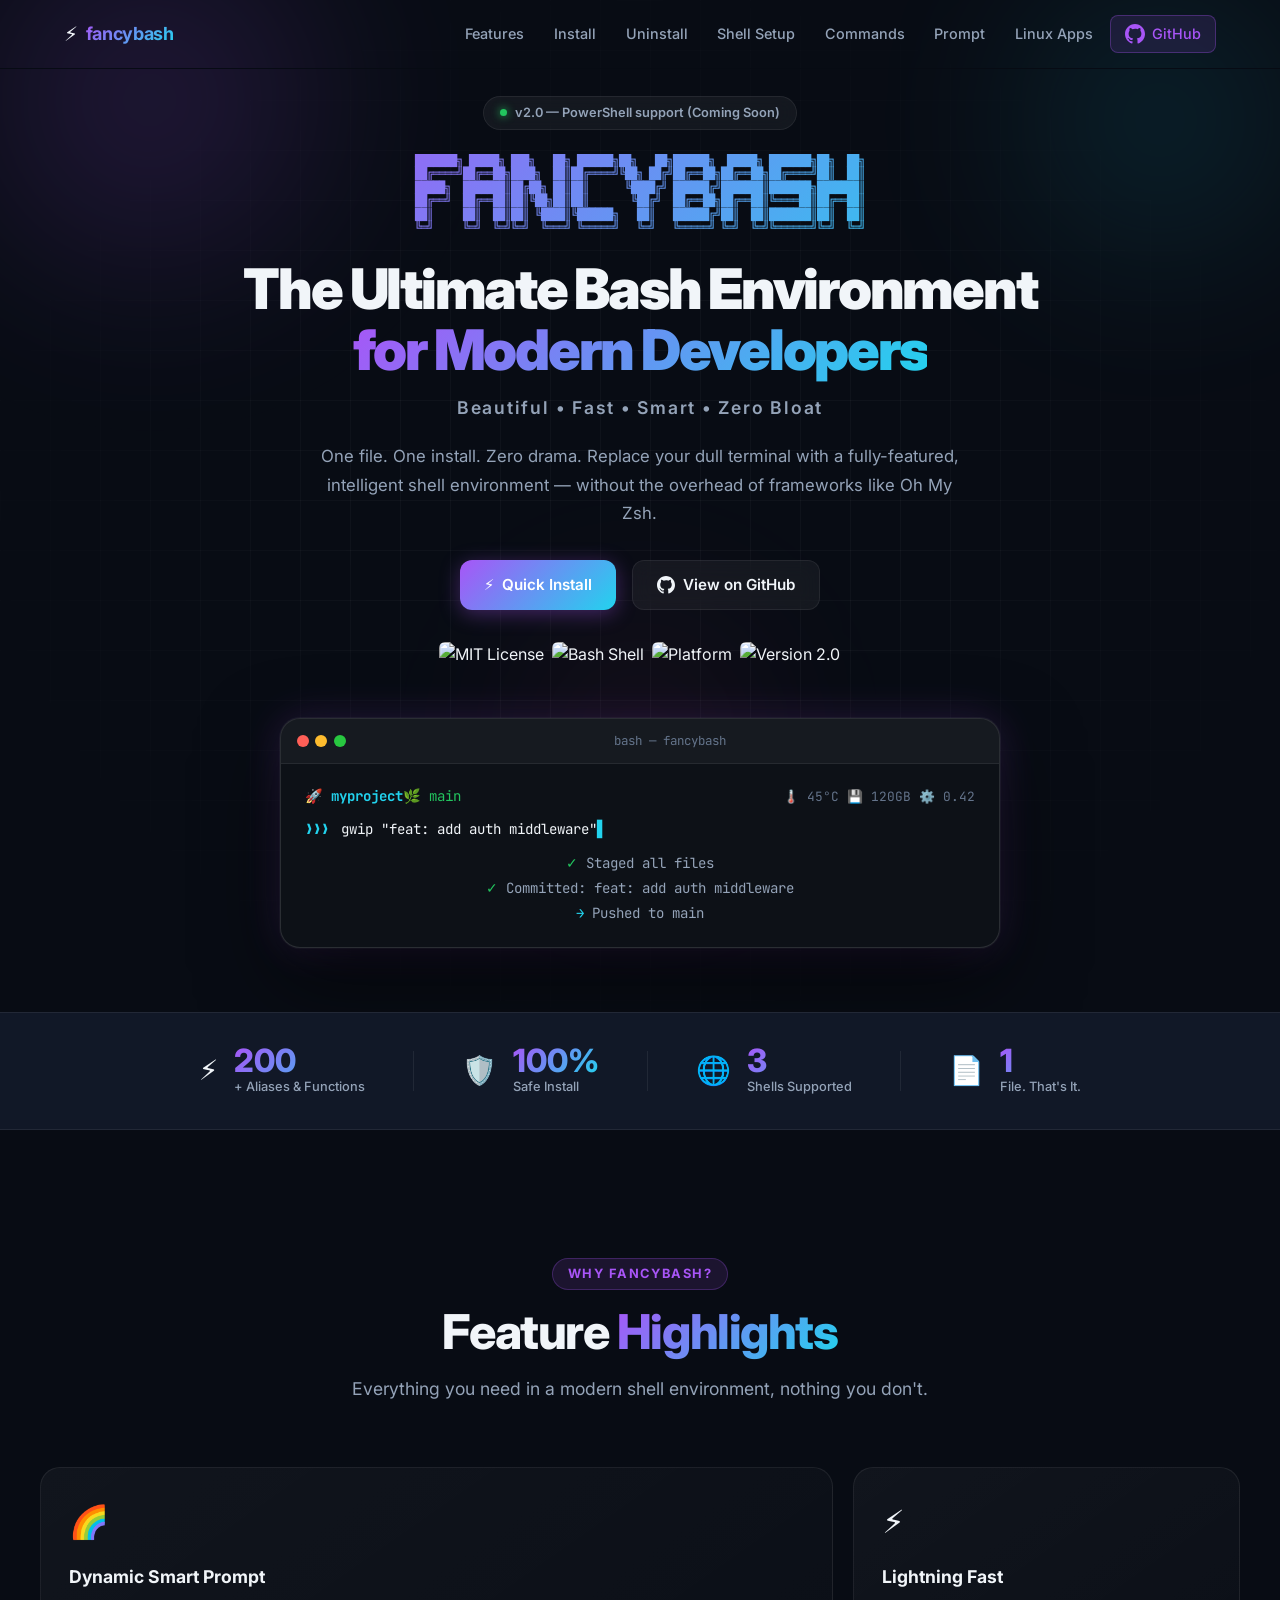
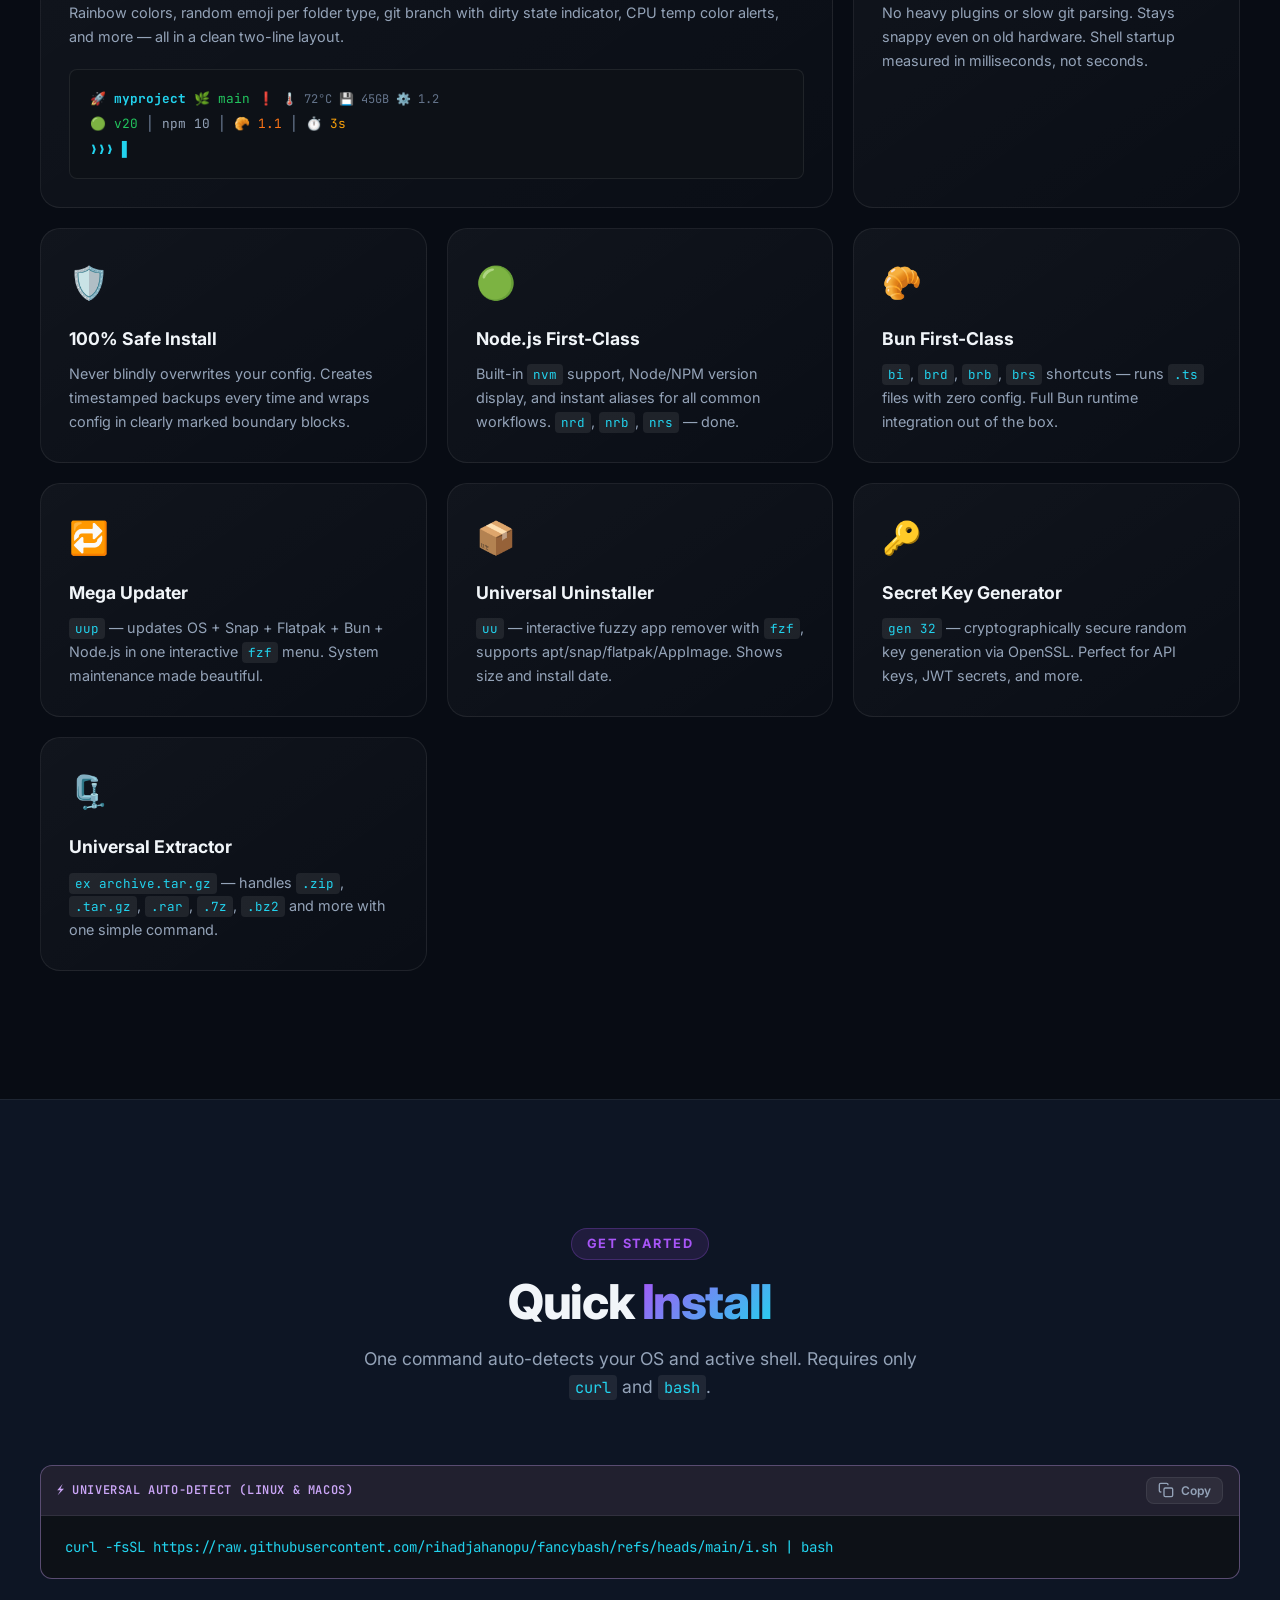
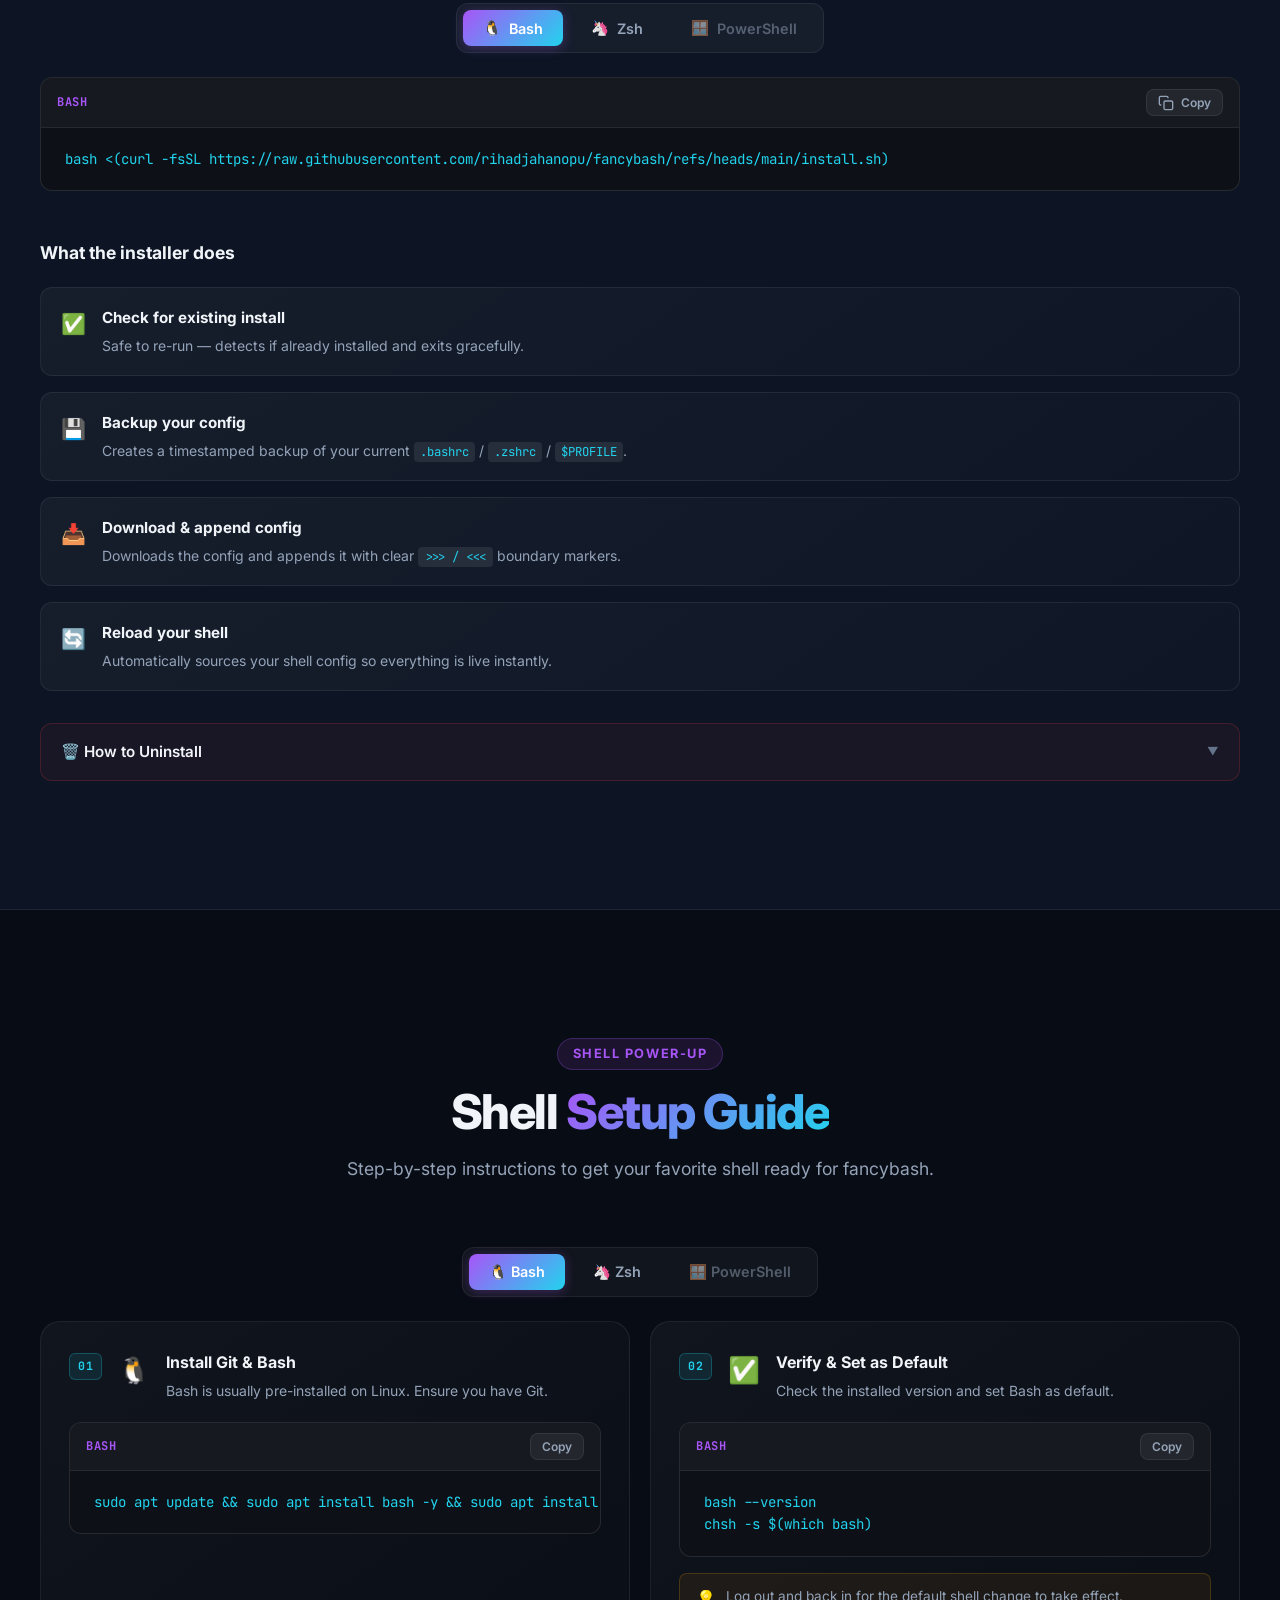
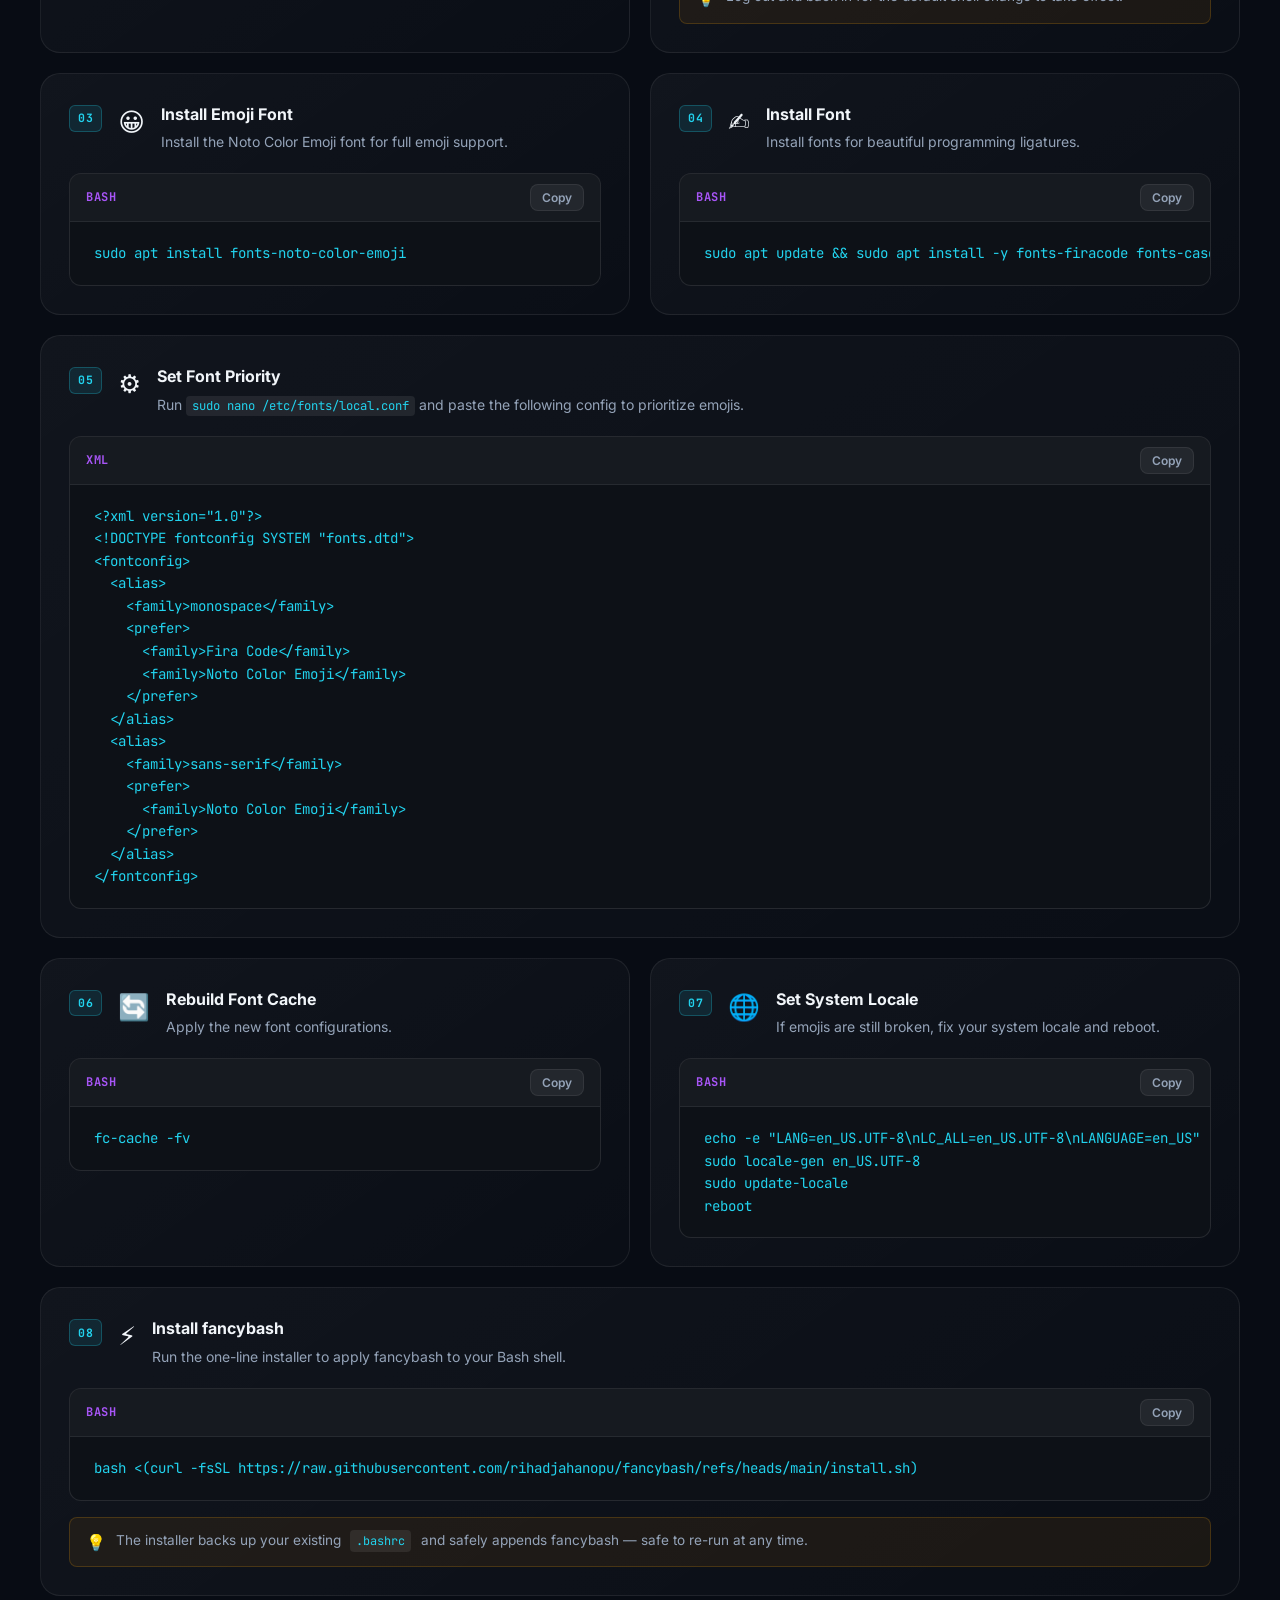
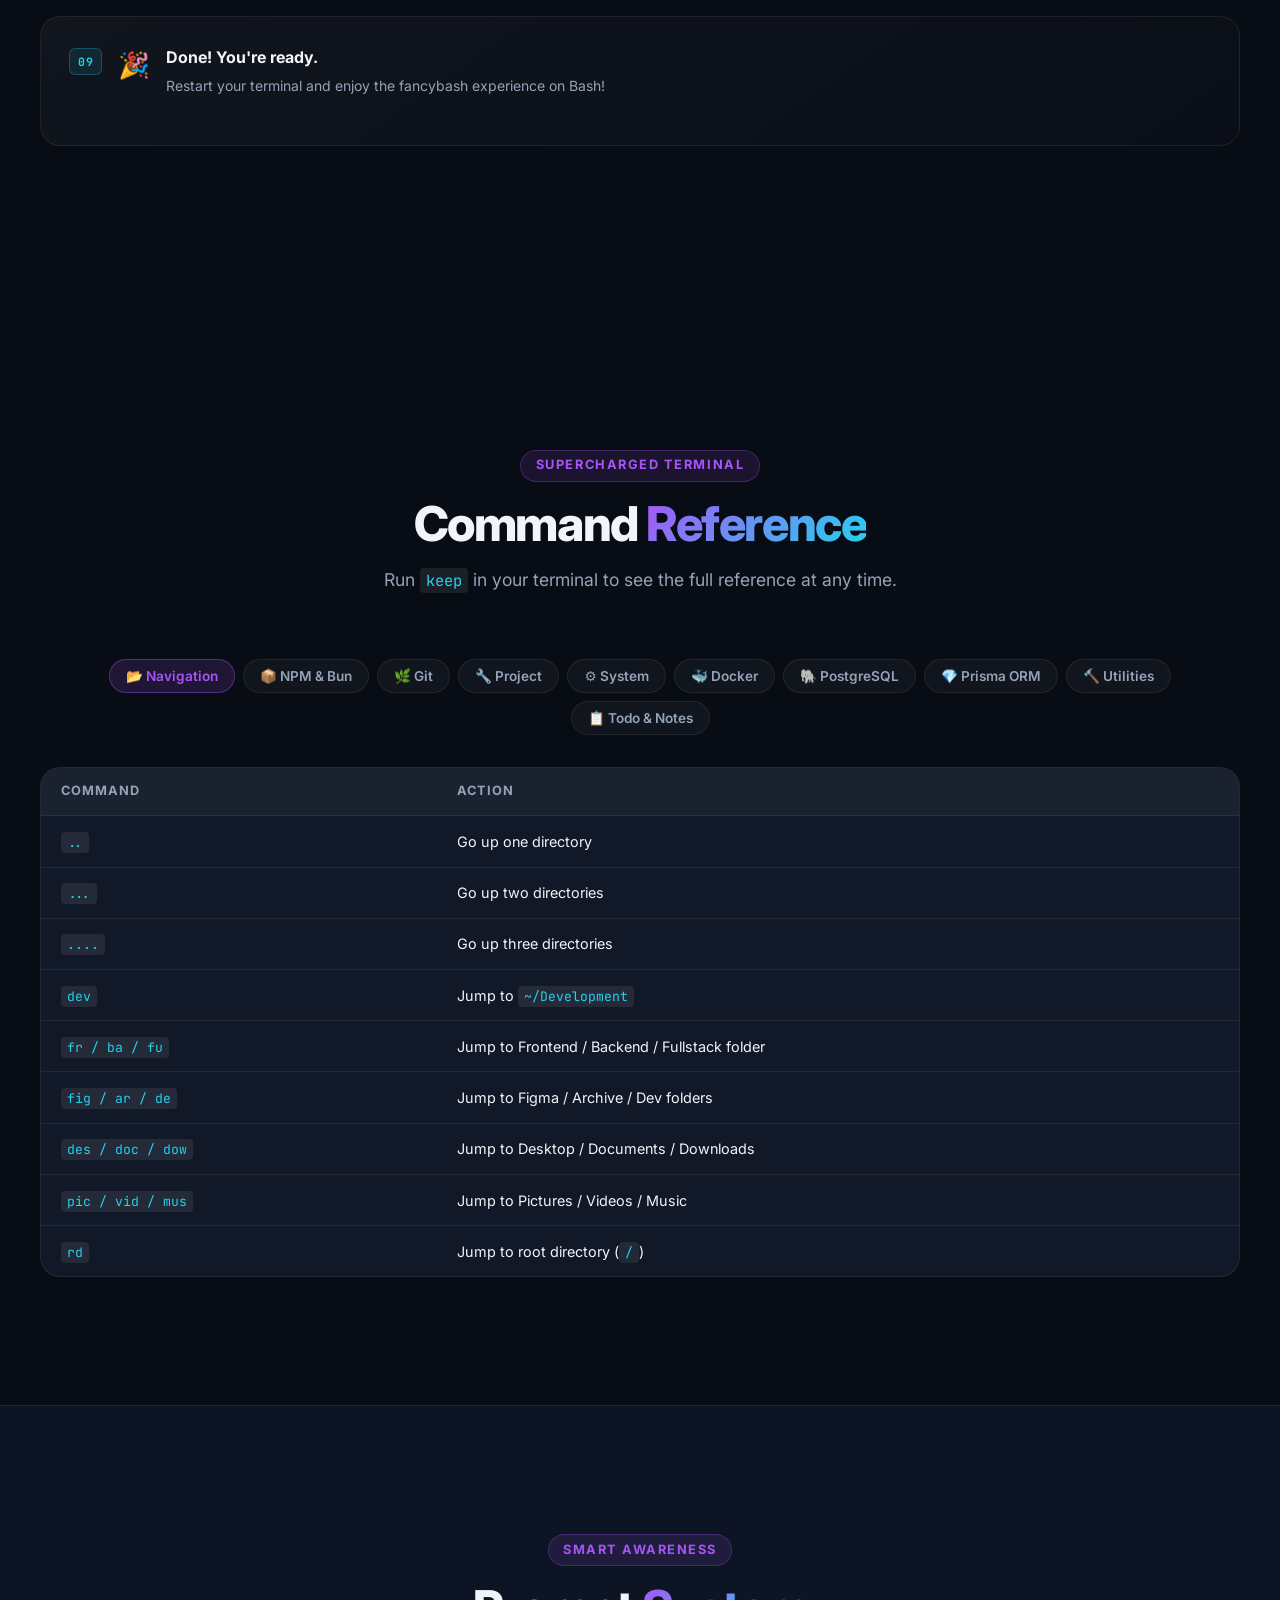
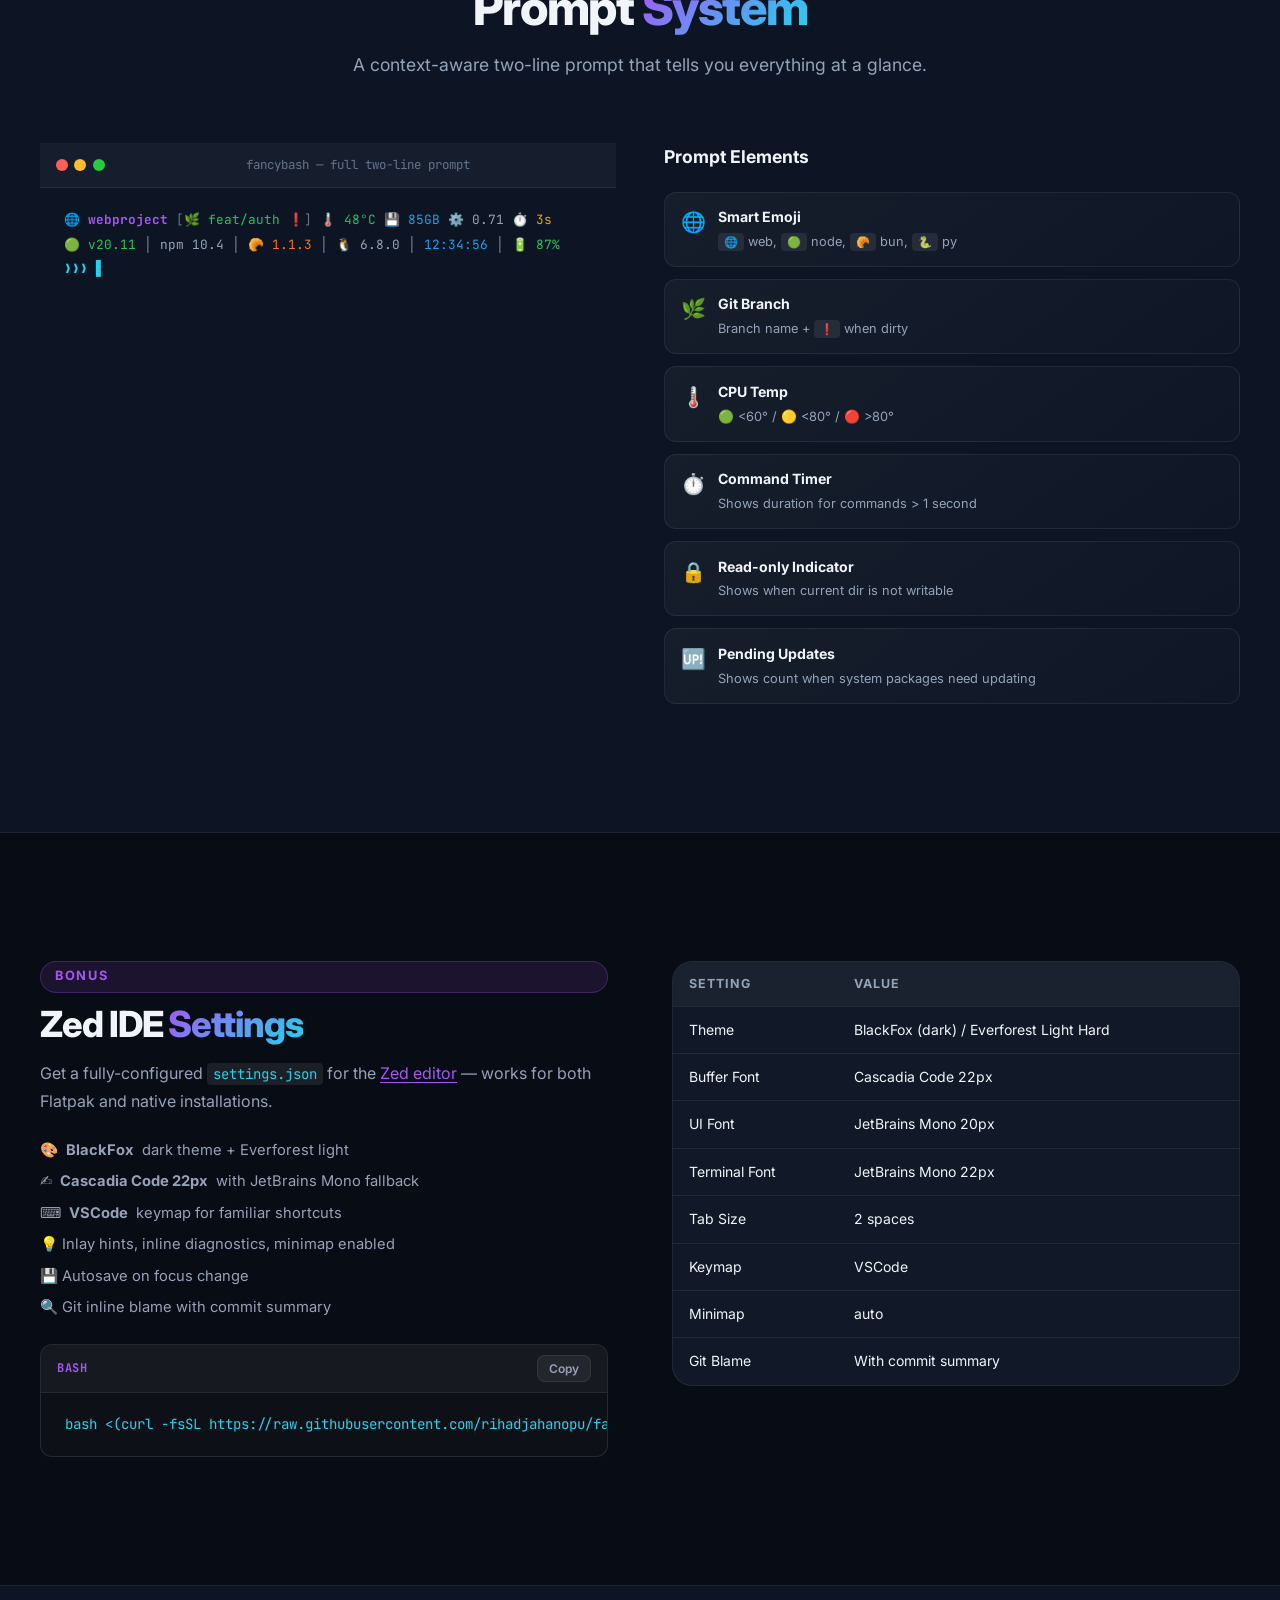
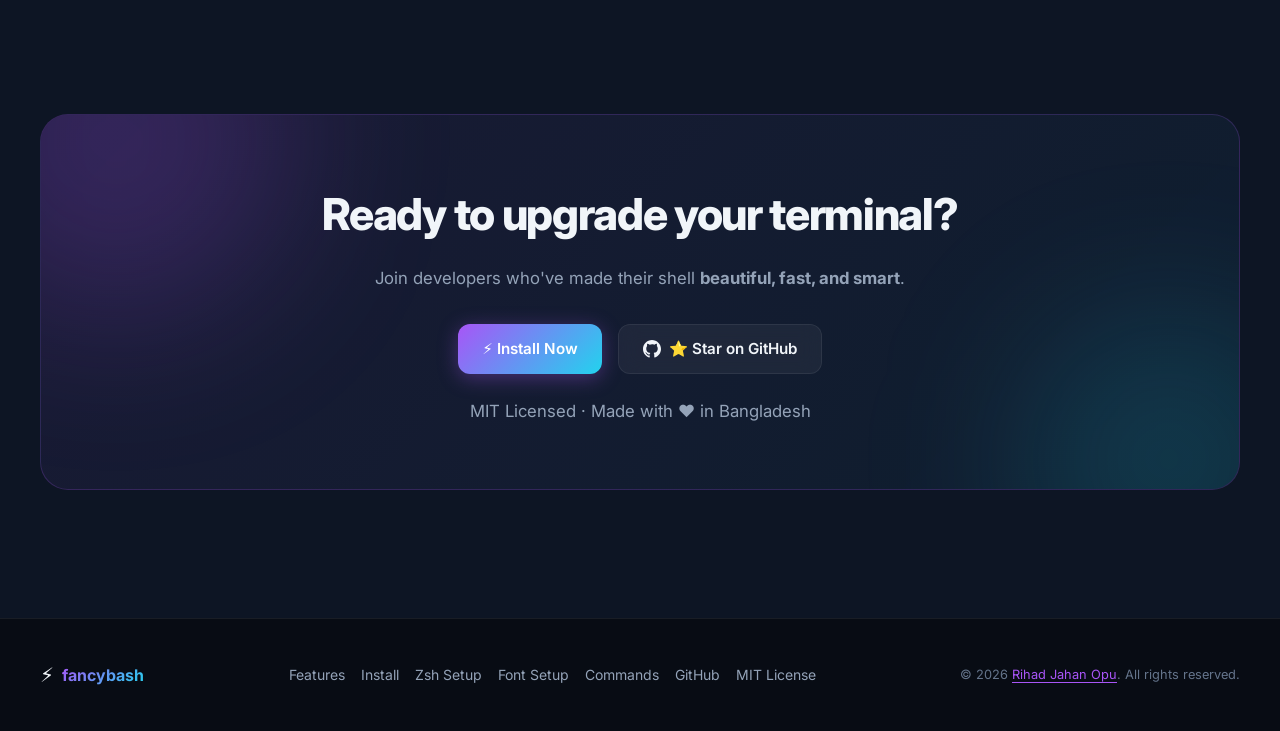
==== web/index.html @ 4f5c73e5 "refactor: migrate note files from markdown to plain text and update interactive utilities with impro" ====
<!doctype html>
<html lang="en">
  <head>
    <meta charset="UTF-8" />
    <meta name="viewport" content="width=device-width, initial-scale=1.0" />

    <!-- Primary Meta Tags -->
    <title>fancybash — Fast, Intelligent Bash, Zsh &amp; PowerShell Shell Setup</title>
    <meta
      name="title"
      content="fancybash — Fast, Intelligent Bash, Zsh &amp; PowerShell Shell Setup"
    />
    <meta
      name="description"
      content="fancybash is a production-ready, opinionated Bash, Zsh, and PowerShell environment designed for modern web developers. Zero bloat, instant git status, custom themes, and smart dev aliases."
    />
    <meta
      name="keywords"
      content="fancybash, bash prompt, zsh theme, powershell prompt, dotfiles, terminal setup, shell environment, developer experience, linux dev tools, bash aliases, oh-my-zsh alternative, starship prompt alternative"
    />
    <meta name="author" content="Rihad Jahan Opu" />
    <meta name="robots" content="index, follow" />
    <meta name="theme-color" content="#0f172a" />
    <link rel="canonical" href="https://fancybash.netlify.app/" />

    <!-- Favicons -->
    <link rel="icon" type="image/svg+xml" href="favicon.svg" />
    <link rel="icon" type="image/png" sizes="32x32" href="favicon-32x32.png" />
    <link rel="icon" type="image/png" sizes="16x16" href="favicon-16x16.png" />
    <link rel="shortcut icon" href="favicon.ico" />
    <link rel="apple-touch-icon" sizes="180x180" href="apple-touch-icon.png" />

    <!-- Open Graph / Facebook / LinkedIn -->
    <meta property="og:type" content="website" />
    <meta property="og:url" content="https://fancybash.netlify.app/" />
    <meta
      property="og:title"
      content="fancybash — The Ultimate Bash Environment for Modern Developers"
    />
    <meta
      property="og:description"
      content="One file. One install. Zero drama. Replace your dull terminal with a fully-featured, intelligent shell environment with built-in git integration, custom themes, and dev aliases."
    />
    <meta property="og:image" content="https://fancybash.netlify.app/og-image.png" />
    <meta property="og:image:width" content="1200" />
    <meta property="og:image:height" content="630" />
    <meta property="og:image:alt" content="fancybash Terminal Environment Social Preview" />
    <meta property="og:site_name" content="fancybash" />
    <meta property="og:locale" content="en_US" />

    <!-- Twitter Cards -->
    <meta name="twitter:card" content="summary_large_image" />
    <meta name="twitter:url" content="https://fancybash.netlify.app/" />
    <meta name="twitter:title" content="fancybash — Fast, Intelligent Shell Setup" />
    <meta
      name="twitter:description"
      content="One file. One install. Zero drama. Production-ready Bash/Zsh/PowerShell configuration."
    />
    <meta name="twitter:image" content="https://fancybash.netlify.app/og-image.png" />
    <meta name="twitter:creator" content="@rihadjahanopu" />

    <!-- Fonts & Styles -->
    <link rel="preconnect" href="https://fonts.googleapis.com" />
    <link rel="preconnect" href="https://fonts.gstatic.com" crossorigin />
    <link
      href="https://fonts.googleapis.com/css2?family=Inter:wght@300;400;500;600;700;800;900&family=JetBrains+Mono:wght@400;500;700&display=swap"
      rel="stylesheet"
    />
    <link rel="stylesheet" href="style.css" />

    <!-- Schema.org JSON-LD Structured Data -->
    <script type="application/ld+json">
      {
        "@context": "https://schema.org",
        "@graph": [
          {
            "@type": "SoftwareApplication",
            "@id": "https://fancybash.netlify.app/#software",
            "name": "fancybash",
            "operatingSystem": "Linux, macOS, Windows",
            "applicationCategory": "DeveloperApplication",
            "softwareVersion": "2.0",
            "description": "fancybash is a production-ready, opinionated Bash, Zsh, and PowerShell configuration for modern web developers with instant git status, custom themes, and zero bloat.",
            "offers": {
              "@type": "Offer",
              "price": "0",
              "priceCurrency": "USD"
            },
            "downloadUrl": "https://raw.githubusercontent.com/rihadjahanopu/fancybash/refs/heads/main/i.sh",
            "codeRepository": "https://github.com/rihadjahanopu/fancybash",
            "license": "https://opensource.org/licenses/MIT",
            "author": {
              "@type": "Person",
              "name": "Rihad Jahan Opu",
              "url": "https://github.com/rihadjahanopu"
            }
          },
          {
            "@type": "WebSite",
            "@id": "https://fancybash.netlify.app/#website",
            "url": "https://fancybash.netlify.app/",
            "name": "fancybash",
            "description": "The Ultimate Bash Environment for Modern Developers",
            "inLanguage": "en-US"
          }
        ]
      }
    </script>
  </head>
  <body>
    <!-- Navigation -->
    <nav id="navbar" role="navigation" aria-label="Main navigation">
      <div class="nav-inner">
        <a href="#" class="nav-logo" aria-label="fancybash home">
          <span class="logo-icon">⚡</span>
          <span class="logo-text">fancybash</span>
        </a>
        <ul class="nav-links" role="list">
          <li><a href="#features">Features</a></li>
          <li><a href="#install">Install</a></li>
          <li><a href="#uninstall-details">Uninstall</a></li>
          <li><a href="#shell-setup">Shell Setup</a></li>
          <li><a href="#commands">Commands</a></li>
          <li><a href="#prompt">Prompt</a></li>
          <li><a href="linux-setup.html">Linux Apps</a></li>
          <li>
            <a
              href="https://github.com/rihadjahanopu/fancybash"
              target="_blank"
              rel="noopener"
              class="nav-github"
            >
              <svg
                width="20"
                height="20"
                viewBox="0 0 24 24"
                fill="currentColor"
                aria-hidden="true"
              >
                <path
                  d="M12 0C5.374 0 0 5.373 0 12c0 5.302 3.438 9.8 8.207 11.387.599.111.793-.261.793-.577v-2.234c-3.338.726-4.033-1.416-4.033-1.416-.546-1.387-1.333-1.756-1.333-1.756-1.089-.745.083-.729.083-.729 1.205.084 1.839 1.237 1.839 1.237 1.07 1.834 2.807 1.304 3.492.997.107-.775.418-1.305.762-1.604-2.665-.305-5.467-1.334-5.467-5.931 0-1.311.469-2.381 1.236-3.221-.124-.303-.535-1.524.117-3.176 0 0 1.008-.322 3.301 1.23A11.509 11.509 0 0 1 12 5.803c1.02.005 2.047.138 3.006.404 2.291-1.552 3.297-1.23 3.297-1.23.653 1.653.242 2.874.118 3.176.77.84 1.235 1.911 1.235 3.221 0 4.609-2.807 5.624-5.479 5.921.43.372.823 1.102.823 2.222v3.293c0 .319.192.694.801.576C20.566 21.797 24 17.3 24 12c0-6.627-5.373-12-12-12z"
                />
              </svg>
              GitHub
            </a>
          </li>
        </ul>
        <button
          class="nav-toggle"
          id="nav-toggle"
          aria-label="Toggle menu"
          aria-expanded="false"
          aria-controls="nav-links-mobile"
        >
          <span></span><span></span><span></span>
        </button>
      </div>
      <div class="nav-mobile" id="nav-links-mobile" aria-hidden="true">
        <div class="nav-mobile-inner">
          <a href="#features">Features</a>
          <a href="#install">Install</a>
          <a href="#uninstall-details">Uninstall</a>
          <a href="#shell-setup">Shell Setup</a>
          <a href="#commands">Commands</a>
          <a href="#prompt">Prompt</a>
          <a href="linux-setup.html">Linux Apps</a>
          <a
            href="https://github.com/rihadjahanopu/fancybash"
            target="_blank"
            rel="noopener"
            class="nav-mobile-github"
          >
            <svg width="16" height="16" viewBox="0 0 24 24" fill="currentColor" aria-hidden="true">
              <path
                d="M12 0C5.374 0 0 5.373 0 12c0 5.302 3.438 9.8 8.207 11.387.599.111.793-.261.793-.577v-2.234c-3.338.726-4.033-1.416-4.033-1.416-.546-1.387-1.333-1.756-1.333-1.756-1.089-.745.083-.729.083-.729 1.205.084 1.839 1.237 1.839 1.237 1.07 1.834 2.807 1.304 3.492.997.107-.775.418-1.305.762-1.604-2.665-.305-5.467-1.334-5.467-5.931 0-1.311.469-2.381 1.236-3.221-.124-.303-.535-1.524.117-3.176 0 0 1.008-.322 3.301 1.23A11.509 11.509 0 0 1 12 5.803c1.02.005 2.047.138 3.006.404 2.291-1.552 3.297-1.23 3.297-1.23.653 1.653.242 2.874.118 3.176.77.84 1.235 1.911 1.235 3.221 0 4.609-2.807 5.624-5.479 5.921.43.372.823 1.102.823 2.222v3.293c0 .319.192.694.801.576C20.566 21.797 24 17.3 24 12c0-6.627-5.373-12-12-12z"
              />
            </svg>
            ⭐ Star on GitHub
          </a>
        </div>
      </div>
    </nav>

    <main>
      <!-- Hero Section -->
      <section id="hero" class="hero" aria-label="Hero">
        <div class="hero-bg">
          <div class="hero-orb hero-orb-1" aria-hidden="true"></div>
          <div class="hero-orb hero-orb-2" aria-hidden="true"></div>
          <div class="hero-orb hero-orb-3" aria-hidden="true"></div>
          <div class="hero-grid" aria-hidden="true"></div>
        </div>

        <div class="hero-content">
          <div class="hero-badge">
            <span class="badge-dot"></span>
            v2.0 — PowerShell support (Coming Soon)
          </div>
          <pre class="hero-ascii" aria-label="fancybash logo">
███████╗ █████╗ ███╗   ██╗ ██████╗██╗   ██╗██████╗  █████╗ ███████╗██╗  ██╗
██╔════╝██╔══██╗████╗  ██║██╔════╝╚██╗ ██╔╝██╔══██╗██╔══██╗██╔════╝██║  ██║
█████╗  ███████║██╔██╗ ██║██║      ╚████╔╝ ██████╔╝███████║███████╗███████║
██╔══╝  ██╔══██║██║╚██╗██║██║       ╚██╔╝  ██╔══██╗██╔══██║╚════██║██╔══██║
██║     ██║  ██║██║ ╚████║╚██████╗   ██║   ██████╔╝██║  ██║███████║██║  ██║
╚═╝     ╚═╝  ╚═╝╚═╝  ╚═══╝ ╚═════╝   ╚═╝   ╚═════╝ ╚═╝  ╚═╝╚══════╝╚═╝  ╚═╝</pre
          >
          <h1 class="hero-title">
            The Ultimate Bash Environment<br /><span class="gradient-text"
              >for Modern Developers</span
            >
          </h1>
          <p class="hero-sub">Beautiful &bull; Fast &bull; Smart &bull; Zero Bloat</p>
          <p class="hero-desc">
            One file. One install. Zero drama. Replace your dull terminal with a fully-featured,
            intelligent shell environment — without the overhead of frameworks like Oh My Zsh.
          </p>

          <div class="hero-actions">
            <a href="#install" class="btn btn-primary" id="hero-install-btn">
              <span>⚡</span> Quick Install
            </a>
            <a
              href="https://github.com/rihadjahanopu/fancybash"
              target="_blank"
              rel="noopener"
              class="btn btn-outline"
              id="hero-github-btn"
            >
              <svg
                width="18"
                height="18"
                viewBox="0 0 24 24"
                fill="currentColor"
                aria-hidden="true"
              >
                <path
                  d="M12 0C5.374 0 0 5.373 0 12c0 5.302 3.438 9.8 8.207 11.387.599.111.793-.261.793-.577v-2.234c-3.338.726-4.033-1.416-4.033-1.416-.546-1.387-1.333-1.756-1.333-1.756-1.089-.745.083-.729.083-.729 1.205.084 1.839 1.237 1.839 1.237 1.07 1.834 2.807 1.304 3.492.997.107-.775.418-1.305.762-1.604-2.665-.305-5.467-1.334-5.467-5.931 0-1.311.469-2.381 1.236-3.221-.124-.303-.535-1.524.117-3.176 0 0 1.008-.322 3.301 1.23A11.509 11.509 0 0 1 12 5.803c1.02.005 2.047.138 3.006.404 2.291-1.552 3.297-1.23 3.297-1.23.653 1.653.242 2.874.118 3.176.77.84 1.235 1.911 1.235 3.221 0 4.609-2.807 5.624-5.479 5.921.43.372.823 1.102.823 2.222v3.293c0 .319.192.694.801.576C20.566 21.797 24 17.3 24 12c0-6.627-5.373-12-12-12z"
                />
              </svg>
              View on GitHub
            </a>
          </div>

          <div class="hero-badges">
            <img
              src="https://img.shields.io/badge/License-MIT-a855f7?style=for-the-badge&logo=opensourceinitiative&logoColor=white"
              alt="MIT License"
              loading="lazy"
            />
            <img
              src="https://img.shields.io/badge/Shell-Bash-22c55e?style=for-the-badge&logo=gnubash&logoColor=white"
              alt="Bash Shell"
              loading="lazy"
            />
            <img
              src="https://img.shields.io/badge/Platform-Linux%20%7C%20macOS%20%7C%20Windows-0ea5e9?style=for-the-badge&logo=linux&logoColor=white"
              alt="Platform"
              loading="lazy"
            />
            <img
              src="https://img.shields.io/badge/Version-2.0-ec4899?style=for-the-badge"
              alt="Version 2.0"
              loading="lazy"
            />
          </div>
        </div>

        <!-- Terminal Preview -->
        <div class="terminal-preview-wrapper">
          <div class="terminal-window" id="terminal-preview" aria-label="Terminal preview">
            <div class="terminal-header">
              <div class="terminal-dots">
                <span class="dot dot-red"></span>
                <span class="dot dot-yellow"></span>
                <span class="dot dot-green"></span>
              </div>
              <span class="terminal-title">bash — fancybash</span>
            </div>
            <div class="terminal-body">
              <div class="terminal-line">
                <span class="t-prompt">🚀 <span class="t-dir">myproject</span></span>
                <span class="t-branch"> 🌿 main</span>
                <span class="t-info"> 🌡️ 45°C 💾 120GB ⚙️ 0.42</span>
              </div>
              <div class="terminal-line t-cmd-line">
                <span class="t-arrow">❯❯❯</span>
                <span class="t-typed" id="typed-text"></span>
                <span class="t-cursor" aria-hidden="true">▋</span>
              </div>
              <div class="terminal-output" id="terminal-output"></div>
            </div>
          </div>
        </div>
      </section>

      <!-- Stats Bar -->
      <section class="stats-bar" aria-label="Statistics">
        <div class="stats-inner">
          <div class="stat-item">
            <span class="stat-icon">⚡</span>
            <div>
              <div class="stat-num" data-target="200">0</div>
              <div class="stat-label">+ Aliases & Functions</div>
            </div>
          </div>
          <div class="stat-divider" aria-hidden="true"></div>
          <div class="stat-item">
            <span class="stat-icon">🛡️</span>
            <div>
              <div class="stat-num">100%</div>
              <div class="stat-label">Safe Install</div>
            </div>
          </div>
          <div class="stat-divider" aria-hidden="true"></div>
          <div class="stat-item">
            <span class="stat-icon">🌐</span>
            <div>
              <div class="stat-num">3</div>
              <div class="stat-label">Shells Supported</div>
            </div>
          </div>
          <div class="stat-divider" aria-hidden="true"></div>
          <div class="stat-item">
            <span class="stat-icon">📄</span>
            <div>
              <div class="stat-num">1</div>
              <div class="stat-label">File. That's It.</div>
            </div>
          </div>
        </div>
      </section>

      <!-- Features Section -->
      <section id="features" class="section features-section" aria-labelledby="features-heading">
        <div class="section-inner">
          <div class="section-header">
            <span class="section-eyebrow">Why fancybash?</span>
            <h2 id="features-heading" class="section-title">
              Feature <span class="gradient-text">Highlights</span>
            </h2>
            <p class="section-desc">
              Everything you need in a modern shell environment, nothing you don't.
            </p>
          </div>

          <div class="features-grid">
            <article class="feature-card feature-card--wide" id="feat-prompt">
              <div class="feature-icon">🌈</div>
              <h3>Dynamic Smart Prompt</h3>
              <p>
                Rainbow colors, random emoji per folder type, git branch with dirty state indicator,
                CPU temp color alerts, and more — all in a clean two-line layout.
              </p>
              <div class="feature-prompt-demo" aria-label="Prompt demo">
                <div class="fp-line fp-line-1">
                  🚀 <span class="fp-dir">myproject</span>
                  <span class="fp-branch">🌿 main ❗</span>
                  <span class="fp-metrics">🌡️ 72°C 💾 45GB ⚙️ 1.2</span>
                </div>
                <div class="fp-line fp-line-2">
                  <span class="fp-node">🟢 v20</span>
                  <span class="fp-sep">│</span>
                  <span class="fp-npm">npm 10</span>
                  <span class="fp-sep">│</span>
                  <span class="fp-bun">🥐 1.1</span>
                  <span class="fp-sep">│</span>
                  <span class="fp-time">⏱️ 3s</span>
                </div>
                <div class="fp-line fp-line-3">
                  <span class="fp-arrow">❯❯❯</span>
                  <span class="fp-cursor">▋</span>
                </div>
              </div>
            </article>

            <article class="feature-card" id="feat-fast">
              <div class="feature-icon">⚡</div>
              <h3>Lightning Fast</h3>
              <p>
                No heavy plugins or slow git parsing. Stays snappy even on old hardware. Shell
                startup measured in milliseconds, not seconds.
              </p>
            </article>

            <article class="feature-card" id="feat-safe">
              <div class="feature-icon">🛡️</div>
              <h3>100% Safe Install</h3>
              <p>
                Never blindly overwrites your config. Creates timestamped backups every time and
                wraps config in clearly marked boundary blocks.
              </p>
            </article>

            <article class="feature-card" id="feat-node">
              <div class="feature-icon">🟢</div>
              <h3>Node.js First-Class</h3>
              <p>
                Built-in <code>nvm</code> support, Node/NPM version display, and instant aliases for
                all common workflows. <code>nrd</code>, <code>nrb</code>, <code>nrs</code> — done.
              </p>
            </article>

            <article class="feature-card" id="feat-bun">
              <div class="feature-icon">🥐</div>
              <h3>Bun First-Class</h3>
              <p>
                <code>bi</code>, <code>brd</code>, <code>brb</code>, <code>brs</code> shortcuts —
                runs <code>.ts</code> files with zero config. Full Bun runtime integration out of
                the box.
              </p>
            </article>

            <article class="feature-card" id="feat-updater">
              <div class="feature-icon">🔁</div>
              <h3>Mega Updater</h3>
              <p>
                <code>uup</code> — updates OS + Snap + Flatpak + Bun + Node.js in one interactive
                <code>fzf</code> menu. System maintenance made beautiful.
              </p>
            </article>

            <article class="feature-card" id="feat-uninstall">
              <div class="feature-icon">📦</div>
              <h3>Universal Uninstaller</h3>
              <p>
                <code>uu</code> — interactive fuzzy app remover with <code>fzf</code>, supports
                apt/snap/flatpak/AppImage. Shows size and install date.
              </p>
            </article>

            <article class="feature-card" id="feat-keygen">
              <div class="feature-icon">🔑</div>
              <h3>Secret Key Generator</h3>
              <p>
                <code>gen 32</code> — cryptographically secure random key generation via OpenSSL.
                Perfect for API keys, JWT secrets, and more.
              </p>
            </article>

            <article class="feature-card" id="feat-extractor">
              <div class="feature-icon">🗜️</div>
              <h3>Universal Extractor</h3>
              <p>
                <code>ex archive.tar.gz</code> — handles <code>.zip</code>, <code>.tar.gz</code>,
                <code>.rar</code>, <code>.7z</code>, <code>.bz2</code> and more with one simple
                command.
              </p>
            </article>
          </div>
        </div>
      </section>

      <!-- Install Section -->
      <section id="install" class="section install-section" aria-labelledby="install-heading">
        <div class="section-inner">
          <div class="section-header">
            <span class="section-eyebrow">Get Started</span>
            <h2 id="install-heading" class="section-title">
              Quick <span class="gradient-text">Install</span>
            </h2>
            <p class="section-desc">
              One command auto-detects your OS and active shell. Requires only <code>curl</code> and
              <code>bash</code>.
            </p>
          </div>

          <div
            class="code-block featured-install"
            style="
              margin-bottom: 1.5rem;
              border: 1px solid rgba(203, 166, 247, 0.4);
              border-radius: 12px;
              overflow: hidden;
            "
          >
            <div class="code-header" style="background: rgba(203, 166, 247, 0.1)">
              <span class="code-lang" style="color: #cba6f7; font-weight: 600"
                >⚡ Universal Auto-Detect (Linux &amp; macOS)</span
              >
              <button
                class="copy-btn"
                aria-label="Copy universal install command"
                data-copy="curl -fsSL https://raw.githubusercontent.com/rihadjahanopu/fancybash/refs/heads/main/i.sh | bash"
              >
                <svg
                  width="16"
                  height="16"
                  viewBox="0 0 24 24"
                  fill="none"
                  stroke="currentColor"
                  stroke-width="2"
                  aria-hidden="true"
                >
                  <rect x="9" y="9" width="13" height="13" rx="2" ry="2"></rect>
                  <path d="M5 15H4a2 2 0 0 1-2-2V4a2 2 0 0 1 2-2h9a2 2 0 0 1 2 2v1"></path>
                </svg>
                Copy
              </button>
            </div>
            <pre><code>curl -fsSL https://raw.githubusercontent.com/rihadjahanopu/fancybash/refs/heads/main/i.sh | bash</code></pre>
          </div>

          <div class="install-tabs" role="tablist" aria-label="Shell selection">
            <button
              class="tab-btn active"
              role="tab"
              aria-selected="true"
              aria-controls="tab-bash"
              id="tab-btn-bash"
              data-tab="bash"
            >
              <span>🐧</span> Bash
            </button>
            <button
              class="tab-btn"
              role="tab"
              aria-selected="false"
              aria-controls="tab-zsh"
              id="tab-btn-zsh"
              data-tab="zsh"
            >
              <span>🦄</span> Zsh
            </button>
            <button
              class="tab-btn"
              role="tab"
              aria-selected="false"
              aria-controls="tab-ps"
              id="tab-btn-ps"
              data-tab="ps"
              data-disabled="true"
            >
              <span>🪟</span> PowerShell
            </button>
          </div>

          <div class="tab-panels">
            <div
              class="tab-panel active"
              role="tabpanel"
              id="tab-bash"
              aria-labelledby="tab-btn-bash"
            >
              <div class="code-block" id="code-bash">
                <div class="code-header">
                  <span class="code-lang">bash</span>
                  <button
                    class="copy-btn"
                    aria-label="Copy bash install command"
                    data-copy="bash <(curl -fsSL https://raw.githubusercontent.com/rihadjahanopu/fancybash/refs/heads/main/install.sh)"
                  >
                    <svg
                      width="16"
                      height="16"
                      viewBox="0 0 24 24"
                      fill="none"
                      stroke="currentColor"
                      stroke-width="2"
                      aria-hidden="true"
                    >
                      <rect x="9" y="9" width="13" height="13" rx="2" ry="2"></rect>
                      <path d="M5 15H4a2 2 0 0 1-2-2V4a2 2 0 0 1 2-2h9a2 2 0 0 1 2 2v1"></path>
                    </svg>
                    Copy
                  </button>
                </div>
                <pre><code>bash &lt;(curl -fsSL https://raw.githubusercontent.com/rihadjahanopu/fancybash/refs/heads/main/install.sh)</code></pre>
              </div>
            </div>
            <div
              class="tab-panel"
              role="tabpanel"
              id="tab-zsh"
              aria-labelledby="tab-btn-zsh"
              hidden
            >
              <div class="code-block" id="code-zsh">
                <div class="code-header">
                  <span class="code-lang">zsh</span>
                  <button
                    class="copy-btn"
                    aria-label="Copy zsh install command"
                    data-copy="zsh <(curl -fsSL https://raw.githubusercontent.com/rihadjahanopu/fancybash/refs/heads/main/install.zsh)"
                  >
                    <svg
                      width="16"
                      height="16"
                      viewBox="0 0 24 24"
                      fill="none"
                      stroke="currentColor"
                      stroke-width="2"
                      aria-hidden="true"
                    >
                      <rect x="9" y="9" width="13" height="13" rx="2" ry="2"></rect>
                      <path d="M5 15H4a2 2 0 0 1-2-2V4a2 2 0 0 1 2-2h9a2 2 0 0 1 2 2v1"></path>
                    </svg>
                    Copy
                  </button>
                </div>
                <pre><code>zsh &lt;(curl -fsSL https://raw.githubusercontent.com/rihadjahanopu/fancybash/refs/heads/main/install.zsh)</code></pre>
              </div>
            </div>
            <div class="tab-panel" role="tabpanel" id="tab-ps" aria-labelledby="tab-btn-ps" hidden>
              <div class="code-block" id="code-ps">
                <div class="code-header">
                  <span class="code-lang">powershell</span>
                  <button
                    class="copy-btn"
                    aria-label="Copy PowerShell install command"
                    data-copy="Set-ExecutionPolicy Bypass -Scope Process -Force; iex (irm https://raw.githubusercontent.com/rihadjahanopu/fancybash/refs/heads/main/install.ps1)"
                  >
                    <svg
                      width="16"
                      height="16"
                      viewBox="0 0 24 24"
                      fill="none"
                      stroke="currentColor"
                      stroke-width="2"
                      aria-hidden="true"
                    >
                      <rect x="9" y="9" width="13" height="13" rx="2" ry="2"></rect>
                      <path d="M5 15H4a2 2 0 0 1-2-2V4a2 2 0 0 1 2-2h9a2 2 0 0 1 2 2v1"></path>
                    </svg>
                    Copy
                  </button>
                </div>
                <pre><code>Set-ExecutionPolicy Bypass -Scope Process -Force; iex (irm https://raw.githubusercontent.com/rihadjahanopu/fancybash/refs/heads/main/install.ps1)</code></pre>
              </div>
            </div>
          </div>

          <div class="install-steps">
            <h3>What the installer does</h3>
            <ol class="steps-list">
              <li class="step-item">
                <span class="step-icon">✅</span>
                <div>
                  <strong>Check for existing install</strong>
                  <p>Safe to re-run — detects if already installed and exits gracefully.</p>
                </div>
              </li>
              <li class="step-item">
                <span class="step-icon">💾</span>
                <div>
                  <strong>Backup your config</strong>
                  <p>
                    Creates a timestamped backup of your current
                    <code>.bashrc</code> / <code>.zshrc</code> / <code>$PROFILE</code>.
                  </p>
                </div>
              </li>
              <li class="step-item">
                <span class="step-icon">📥</span>
                <div>
                  <strong>Download & append config</strong>
                  <p>
                    Downloads the config and appends it with clear
                    <code>&gt;&gt;&gt; / &lt;&lt;&lt;</code> boundary markers.
                  </p>
                </div>
              </li>
              <li class="step-item">
                <span class="step-icon">🔄</span>
                <div>
                  <strong>Reload your shell</strong>
                  <p>Automatically sources your shell config so everything is live instantly.</p>
                </div>
              </li>
            </ol>
          </div>

          <!-- Uninstall -->
          <details class="uninstall-details" id="uninstall-details">
            <summary>🗑️ How to Uninstall</summary>
            <div class="uninstall-content">
              <p>
                Cleanly removes <strong>only</strong> the fancybash block from your config, leaving
                the rest untouched.
              </p>

              <div
                class="code-block featured-uninstall"
                style="
                  margin-bottom: 1.5rem;
                  border: 1px solid rgba(243, 139, 168, 0.4);
                  border-radius: 12px;
                  overflow: hidden;
                "
              >
                <div class="code-header" style="background: rgba(243, 139, 168, 0.1)">
                  <span class="code-lang" style="color: #f38ba8; font-weight: 600"
                    >⚡ Universal Auto-Uninstall (Linux &amp; macOS)</span
                  >
                  <button
                    class="copy-btn"
                    aria-label="Copy universal uninstall command"
                    data-copy="curl -fsSL https://raw.githubusercontent.com/rihadjahanopu/fancybash/refs/heads/main/u.sh | bash"
                  >
                    <svg
                      width="16"
                      height="16"
                      viewBox="0 0 24 24"
                      fill="none"
                      stroke="currentColor"
                      stroke-width="2"
                      aria-hidden="true"
                    >
                      <rect x="9" y="9" width="13" height="13" rx="2" ry="2"></rect>
                      <path d="M5 15H4a2 2 0 0 1-2-2V4a2 2 0 0 1 2-2h9a2 2 0 0 1 2 2v1"></path>
                    </svg>
                    Copy
                  </button>
                </div>
                <pre><code>curl -fsSL https://raw.githubusercontent.com/rihadjahanopu/fancybash/refs/heads/main/u.sh | bash</code></pre>
              </div>

              <div class="uninstall-tabs" role="tablist" aria-label="Uninstall shell selection">
                <button
                  class="utab-btn active"
                  role="tab"
                  aria-selected="true"
                  aria-controls="utab-bash"
                  id="utab-btn-bash"
                  data-utab="bash"
                >
                  🐧 Bash
                </button>
                <button
                  class="utab-btn"
                  role="tab"
                  aria-selected="false"
                  aria-controls="utab-zsh"
                  id="utab-btn-zsh"
                  data-utab="zsh"
                >
                  🦄 Zsh
                </button>
                <button
                  class="utab-btn"
                  role="tab"
                  aria-selected="false"
                  aria-controls="utab-ps"
                  id="utab-btn-ps"
                  data-utab="ps"
                  data-disabled="true"
                >
                  🪟 PowerShell
                </button>
              </div>

              <div
                class="utab-panel active"
                role="tabpanel"
                id="utab-bash"
                aria-labelledby="utab-btn-bash"
              >
                <div class="code-block">
                  <div class="code-header">
                    <span class="code-lang">bash</span>
                    <button
                      class="copy-btn"
                      aria-label="Copy uninstall bash"
                      data-copy="sed -i '/# >>> fancy-bashrc >>>/,/# <<< fancy-bashrc <<</d' ~/.bashrc && source ~/.bashrc"
                    >
                      Copy
                    </button>
                  </div>
                  <pre><code># Linux (GNU)
sed -i '/# &gt;&gt;&gt; fancy-bashrc &gt;&gt;&gt;/,/# &lt;&lt;&lt; fancy-bashrc &lt;&lt;&lt;/d' ~/.bashrc &amp;&amp; source ~/.bashrc

# macOS (BSD)
sed -i '' '/# &gt;&gt;&gt; fancy-bashrc &gt;&gt;&gt;/,/# &lt;&lt;&lt; fancy-bashrc &lt;&lt;&lt;/d' ~/.bashrc &amp;&amp; source ~/.bashrc</code></pre>
                </div>
              </div>

              <div
                class="utab-panel"
                role="tabpanel"
                id="utab-zsh"
                aria-labelledby="utab-btn-zsh"
                hidden
              >
                <div class="code-block">
                  <div class="code-header">
                    <span class="code-lang">zsh</span>
                    <button
                      class="copy-btn"
                      aria-label="Copy uninstall zsh"
                      data-copy="sed -i '/# >>> fancy-zshrc >>>/,/# <<< fancy-zshrc <<</d' ~/.zshrc && source ~/.zshrc"
                    >
                      Copy
                    </button>
                  </div>
                  <pre><code># Linux (GNU)
sed -i '/# &gt;&gt;&gt; fancy-zshrc &gt;&gt;&gt;/,/# &lt;&lt;&lt; fancy-zshrc &lt;&lt;&lt;/d' ~/.zshrc &amp;&amp; source ~/.zshrc

# macOS (BSD)
sed -i '' '/# &gt;&gt;&gt; fancy-zshrc &gt;&gt;&gt;/,/# &lt;&lt;&lt; fancy-zshrc &lt;&lt;&lt;/d' ~/.zshrc &amp;&amp; source ~/.zshrc</code></pre>
                </div>
              </div>

              <div
                class="utab-panel"
                role="tabpanel"
                id="utab-ps"
                aria-labelledby="utab-btn-ps"
                hidden
              >
                <div class="code-block">
                  <div class="code-header">
                    <span class="code-lang">powershell</span>
                    <button
                      class="copy-btn"
                      aria-label="Copy uninstall PowerShell"
                      data-copy="$p = $PROFILE; (Get-Content $p -Raw) -replace '(?s)# >>> fancy-powershell >>>.*?# <<< fancy-powershell <<<\s*', '' | Set-Content $p"
                    >
                      Copy
                    </button>
                  </div>
                  <pre><code>$p = $PROFILE; (Get-Content $p -Raw) -replace '(?s)# &gt;&gt;&gt; fancy-powershell &gt;&gt;&gt;.*?# &lt;&lt;&lt; fancy-powershell &lt;&lt;&lt;\s*', '' | Set-Content $p</code></pre>
                </div>
              </div>

              <p class="uninstall-note">
                <span class="uninstall-note-icon">💡</span>
                <span
                  >Your original config remains untouched — only the <code>fancybash</code> block
                  wrapped in <code>&gt;&gt;&gt; / &lt;&lt;&lt;</code> markers is removed.</span
                >
              </p>
            </div>
          </details>
        </div>
      </section>

      <!-- Shell Setup Section -->
      <section
        id="shell-setup"
        class="section shell-setup-section"
        aria-labelledby="shell-setup-heading"
      >
        <div class="section-inner">
          <div class="section-header">
            <span class="section-eyebrow">Shell Power-Up</span>
            <h2 id="shell-setup-heading" class="section-title">
              Shell <span class="gradient-text">Setup Guide</span>
            </h2>
            <p class="section-desc">
              Step-by-step instructions to get your favorite shell ready for fancybash.
            </p>
          </div>

          <div class="setup-tabs" role="tablist" aria-label="Shell setup selection">
            <button
              class="setup-tab-btn active"
              role="tab"
              aria-selected="true"
              aria-controls="setup-tab-bash"
              data-setup-tab="bash"
            >
              🐧 Bash
            </button>
            <button
              class="setup-tab-btn"
              role="tab"
              aria-selected="false"
              aria-controls="setup-tab-zsh"
              data-setup-tab="zsh"
            >
              🦄 Zsh
            </button>
            <button
              class="setup-tab-btn"
              role="tab"
              aria-selected="false"
              aria-controls="setup-tab-ps"
              data-setup-tab="ps"
              data-disabled="true"
            >
              🪟 PowerShell
            </button>
          </div>

          <div class="setup-tab-panels">
            <!-- Bash Setup -->
            <div
              class="setup-tab-panel active"
              role="tabpanel"
              id="setup-tab-bash"
              aria-labelledby="setup-tab-btn-bash"
            >
              <div class="zsh-setup-grid">
                <!-- Step 1: Install Bash & Git -->
                <div class="zsh-step-card">
                  <div class="zsh-step-header">
                    <div class="zsh-step-num">01</div>
                    <div class="zsh-step-icon">🐧</div>
                    <div>
                      <h3>Install Git & Bash</h3>
                      <p>Bash is usually pre-installed on Linux. Ensure you have Git.</p>
                    </div>
                  </div>
                  <div class="code-block">
                    <div class="code-header">
                      <span class="code-lang">bash</span>
                      <button
                        class="copy-btn"
                        data-copy="sudo apt update &amp;&amp; sudo apt install bash -y &amp;&amp; sudo apt install git -y"
                      >
                        Copy
                      </button>
                    </div>
                    <pre><code>sudo apt update &amp;&amp; sudo apt install bash -y &amp;&amp; sudo apt install git -y</code></pre>
                  </div>
                </div>

                <!-- Step 2: Verify & Set Default -->
                <div class="zsh-step-card">
                  <div class="zsh-step-header">
                    <div class="zsh-step-num">02</div>
                    <div class="zsh-step-icon">✅</div>
                    <div>
                      <h3>Verify &amp; Set as Default</h3>
                      <p>Check the installed version and set Bash as default.</p>
                    </div>
                  </div>
                  <div class="code-block">
                    <div class="code-header">
                      <span class="code-lang">bash</span>
                      <button class="copy-btn" data-copy="bash --version&#10;chsh -s $(which bash)">
                        Copy
                      </button>
                    </div>
                    <pre><code>bash --version
chsh -s $(which bash)</code></pre>
                  </div>
                  <p class="zsh-tip">
                    <span class="zsh-tip-icon">💡</span> Log out and back in for the default shell
                    change to take effect.
                  </p>
                </div>

                <!-- Step 3: Install Emoji Font -->
                <div class="zsh-step-card">
                  <div class="zsh-step-header">
                    <div class="zsh-step-num">03</div>
                    <div class="zsh-step-icon">😀</div>
                    <div>
                      <h3>Install Emoji Font</h3>
                      <p>Install the Noto Color Emoji font for full emoji support.</p>
                    </div>
                  </div>
                  <div class="code-block">
                    <div class="code-header">
                      <span class="code-lang">bash</span>
                      <button class="copy-btn" data-copy="sudo apt install fonts-noto-color-emoji">
                        Copy
                      </button>
                    </div>
                    <pre><code>sudo apt install fonts-noto-color-emoji</code></pre>
                  </div>
                </div>

                <!-- Step 4: Install Font -->
                <div class="zsh-step-card">
                  <div class="zsh-step-header">
                    <div class="zsh-step-num">04</div>
                    <div class="zsh-step-icon">✍️</div>
                    <div>
                      <h3>Install Font</h3>
                      <p>Install fonts for beautiful programming ligatures.</p>
                    </div>
                  </div>
                  <div class="code-block">
                    <div class="code-header">
                      <span class="code-lang">bash</span>
                      <button
                        class="copy-btn"
                        data-copy="sudo apt update &amp;&amp; sudo apt install -y fonts-firacode fonts-cascadia-code"
                      >
                        Copy
                      </button>
                    </div>
                    <pre><code>sudo apt update &amp;&amp; sudo apt install -y fonts-firacode fonts-cascadia-code</code></pre>
                  </div>
                </div>

                <!-- Step 5: Set Font Priority -->
                <div class="zsh-step-card zsh-step-card--wide">
                  <div class="zsh-step-header">
                    <div class="zsh-step-num">05</div>
                    <div class="zsh-step-icon">⚙️</div>
                    <div>
                      <h3>Set Font Priority</h3>
                      <p>
                        Run <code>sudo nano /etc/fonts/local.conf</code> and paste the following
                        config to prioritize emojis.
                      </p>
                    </div>
                  </div>
                  <div class="code-block">
                    <div class="code-header">
                      <span class="code-lang">xml</span>
                      <button
                        class="copy-btn"
                        data-copy='&lt;?xml version="1.0"?&gt;&#10;&lt;!DOCTYPE fontconfig SYSTEM "fonts.dtd"&gt;&#10;&lt;fontconfig&gt;&#10;  &lt;alias&gt;&#10;    &lt;family&gt;monospace&lt;/family&gt;&#10;    &lt;prefer&gt;&#10;      &lt;family&gt;Fira Code&lt;/family&gt;&#10;      &lt;family&gt;Noto Color Emoji&lt;/family&gt;&#10;    &lt;/prefer&gt;&#10;  &lt;/alias&gt;&#10;  &lt;alias&gt;&#10;    &lt;family&gt;sans-serif&lt;/family&gt;&#10;    &lt;prefer&gt;&#10;      &lt;family&gt;Noto Color Emoji&lt;/family&gt;&#10;    &lt;/prefer&gt;&#10;  &lt;/alias&gt;&#10;&lt;/fontconfig&gt;'
                      >
                        Copy
                      </button>
                    </div>
                    <pre><code>&lt;?xml version="1.0"?&gt;
&lt;!DOCTYPE fontconfig SYSTEM "fonts.dtd"&gt;
&lt;fontconfig&gt;
  &lt;alias&gt;
    &lt;family&gt;monospace&lt;/family&gt;
    &lt;prefer&gt;
      &lt;family&gt;Fira Code&lt;/family&gt;
      &lt;family&gt;Noto Color Emoji&lt;/family&gt;
    &lt;/prefer&gt;
  &lt;/alias&gt;
  &lt;alias&gt;
    &lt;family&gt;sans-serif&lt;/family&gt;
    &lt;prefer&gt;
      &lt;family&gt;Noto Color Emoji&lt;/family&gt;
    &lt;/prefer&gt;
  &lt;/alias&gt;
&lt;/fontconfig&gt;</code></pre>
                  </div>
                </div>

                <!-- Step 6: Rebuild Font Cache -->
                <div class="zsh-step-card">
                  <div class="zsh-step-header">
                    <div class="zsh-step-num">06</div>
                    <div class="zsh-step-icon">🔄</div>
                    <div>
                      <h3>Rebuild Font Cache</h3>
                      <p>Apply the new font configurations.</p>
                    </div>
                  </div>
                  <div class="code-block">
                    <div class="code-header">
                      <span class="code-lang">bash</span>
                      <button class="copy-btn" data-copy="fc-cache -fv">Copy</button>
                    </div>
                    <pre><code>fc-cache -fv</code></pre>
                  </div>
                </div>

                <!-- Step 7: Set System Locale -->
                <div class="zsh-step-card">
                  <div class="zsh-step-header">
                    <div class="zsh-step-num">07</div>
                    <div class="zsh-step-icon">🌐</div>
                    <div>
                      <h3>Set System Locale</h3>
                      <p>If emojis are still broken, fix your system locale and reboot.</p>
                    </div>
                  </div>
                  <div class="code-block">
                    <div class="code-header">
                      <span class="code-lang">bash</span>
                      <button
                        class="copy-btn"
                        data-copy='echo -e "LANG=en_US.UTF-8\nLC_ALL=en_US.UTF-8\nLANGUAGE=en_US" | sudo tee /etc/default/locale&#10;sudo locale-gen en_US.UTF-8&#10;sudo update-locale&#10;reboot'
                      >
                        Copy
                      </button>
                    </div>
                    <pre><code>echo -e "LANG=en_US.UTF-8\nLC_ALL=en_US.UTF-8\nLANGUAGE=en_US" | sudo tee /etc/default/locale
sudo locale-gen en_US.UTF-8
sudo update-locale
reboot</code></pre>
                  </div>
                </div>

                <!-- Step 8: Install fancybash -->
                <div class="zsh-step-card zsh-step-card--wide">
                  <div class="zsh-step-header">
                    <div class="zsh-step-num">08</div>
                    <div class="zsh-step-icon">⚡</div>
                    <div>
                      <h3>Install fancybash</h3>
                      <p>Run the one-line installer to apply fancybash to your Bash shell.</p>
                    </div>
                  </div>
                  <div class="code-block">
                    <div class="code-header">
                      <span class="code-lang">bash</span>
                      <button
                        class="copy-btn"
                        data-copy="bash &lt;(curl -fsSL https://raw.githubusercontent.com/rihadjahanopu/fancybash/refs/heads/main/install.sh)"
                      >
                        Copy
                      </button>
                    </div>
                    <pre><code>bash &lt;(curl -fsSL https://raw.githubusercontent.com/rihadjahanopu/fancybash/refs/heads/main/install.sh)</code></pre>
                  </div>
                  <p class="zsh-tip">
                    <span class="zsh-tip-icon">💡</span> The installer backs up your existing
                    <code>.bashrc</code> and safely appends fancybash — safe to re-run at any time.
                  </p>
                </div>

                <!-- Step 9: Done -->
                <div class="zsh-step-card zsh-step-card--wide">
                  <div class="zsh-step-header">
                    <div class="zsh-step-num">09</div>
                    <div class="zsh-step-icon">🎉</div>
                    <div>
                      <h3>Done! You're ready.</h3>
                      <p>Restart your terminal and enjoy the fancybash experience on Bash!</p>
                    </div>
                  </div>
                </div>
              </div>
            </div>

            <!-- Zsh Setup -->
            <div
              class="setup-tab-panel"
              role="tabpanel"
              id="setup-tab-zsh"
              aria-labelledby="setup-tab-btn-zsh"
              hidden
            >
              <div class="zsh-setup-grid">
                <!-- Step 1: Install Zsh -->
                <div class="zsh-step-card" id="zsh-step-install">
                  <div class="zsh-step-header">
                    <div class="zsh-step-num">01</div>
                    <div class="zsh-step-icon">🦄</div>
                    <div>
                      <h3>Install Git & Zsh</h3>
                      <p>Install Git and Zsh via apt on Ubuntu/Debian-based systems.</p>
                    </div>
                  </div>
                  <div class="code-block" id="code-zsh-install">
                    <div class="code-header">
                      <span class="code-lang">bash</span>
                      <button
                        class="copy-btn"
                        aria-label="Copy install zsh command"
                        data-copy="sudo apt update &amp;&amp; sudo apt install zsh -y &amp;&amp; sudo apt install git -y"
                      >
                        Copy
                      </button>
                    </div>
                    <pre><code>sudo apt update &amp;&amp; sudo apt install zsh -y &amp;&amp; sudo apt install git -y</code></pre>
                  </div>
                </div>

                <!-- Step 2: Verify & Set Default -->
                <div class="zsh-step-card" id="zsh-step-verify">
                  <div class="zsh-step-header">
                    <div class="zsh-step-num">02</div>
                    <div class="zsh-step-icon">✅</div>
                    <div>
                      <h3>Verify &amp; Set as Default</h3>
                      <p>Check the installed version, then set Zsh as your default shell.</p>
                    </div>
                  </div>
                  <div class="code-block" id="code-zsh-default">
                    <div class="code-header">
                      <span class="code-lang">bash</span>
                      <button
                        class="copy-btn"
                        aria-label="Copy zsh version and set default commands"
                        data-copy="zsh --version&#10;chsh -s $(which zsh)"
                      >
                        Copy
                      </button>
                    </div>
                    <pre><code>zsh --version
chsh -s $(which zsh)</code></pre>
                  </div>
                  <p class="zsh-tip">
                    <span class="zsh-tip-icon">💡</span> Log out and back in for the default shell
                    change to take effect.
                  </p>
                </div>

                <!-- Step 3: Create Plugin Directory -->
                <div class="zsh-step-card" id="zsh-step-plugins-dir">
                  <div class="zsh-step-header">
                    <div class="zsh-step-num">03</div>
                    <div class="zsh-step-icon">📂</div>
                    <div>
                      <h3>Create Plugin Folder</h3>
                      <p>
                        fancybash loads plugins from the <code>~/.zsh/</code> folder. Create this
                        directory.
                      </p>
                    </div>
                  </div>
                  <div class="code-block" id="code-zsh-plugins-dir">
                    <div class="code-header">
                      <span class="code-lang">bash</span>
                      <button
                        class="copy-btn"
                        aria-label="Copy create plugins directory command"
                        data-copy="mkdir -p ~/.zsh"
                      >
                        Copy
                      </button>
                    </div>
                    <pre><code>mkdir -p ~/.zsh</code></pre>
                  </div>
                </div>

                <!-- Step 4: Install Plugins -->
                <div class="zsh-step-card zsh-step-card--wide" id="zsh-step-clone">
                  <div class="zsh-step-header">
                    <div class="zsh-step-num">04</div>
                    <div class="zsh-step-icon">🔌</div>
                    <div>
                      <h3>Install Plugins via Git</h3>
                      <p>Clone both plugins — no plugin manager required.</p>
                    </div>
                  </div>
                  <div class="zsh-plugins-two-col">
                    <!-- Syntax Highlighting -->
                    <div class="zsh-plugin-item">
                      <div class="zsh-plugin-badge zsh-plugin-badge--green">
                        <span>🎨</span> zsh-syntax-highlighting
                      </div>
                      <p class="zsh-plugin-desc">
                        Color-codes commands in real time — valid commands turn green, invalid ones
                        turn red.
                      </p>
                      <div class="code-block" id="code-plugin-syntax">
                        <div class="code-header">
                          <span class="code-lang">bash</span>
                          <button
                            class="copy-btn"
                            aria-label="Copy syntax highlighting clone command"
                            data-copy="git clone https://github.com/zsh-users/zsh-syntax-highlighting.git ~/.zsh/zsh-syntax-highlighting"
                          >
                            Copy
                          </button>
                        </div>
                        <pre><code>git clone https://github.com/zsh-users/zsh-syntax-highlighting.git \
  ~/.zsh/zsh-syntax-highlighting</code></pre>
                      </div>
                    </div>
                    <!-- Autosuggestions -->
                    <div class="zsh-plugin-item">
                      <div class="zsh-plugin-badge zsh-plugin-badge--cyan">
                        <span>💡</span> zsh-autosuggestions
                      </div>
                      <p class="zsh-plugin-desc">
                        Suggests commands from your history as you type — press <code>→</code> to
                        accept.
                      </p>
                      <div class="code-block" id="code-plugin-autosugg">
                        <div class="code-header">
                          <span class="code-lang">bash</span>
                          <button
                            class="copy-btn"
                            aria-label="Copy autosuggestions clone command"
                            data-copy="git clone https://github.com/zsh-users/zsh-autosuggestions.git ~/.zsh/zsh-autosuggestions"
                          >
                            Copy
                          </button>
                        </div>
                        <pre><code>git clone https://github.com/zsh-users/zsh-autosuggestions.git \
  ~/.zsh/zsh-autosuggestions</code></pre>
                      </div>
                    </div>
                  </div>
                </div>

                <!-- Step 5: Install Emoji Font -->
                <div class="zsh-step-card">
                  <div class="zsh-step-header">
                    <div class="zsh-step-num">05</div>
                    <div class="zsh-step-icon">😀</div>
                    <div>
                      <h3>Install Emoji Font</h3>
                      <p>Install the Noto Color Emoji font for full emoji support.</p>
                    </div>
                  </div>
                  <div class="code-block">
                    <div class="code-header">
                      <span class="code-lang">bash</span>
                      <button class="copy-btn" data-copy="sudo apt install fonts-noto-color-emoji">
                        Copy
                      </button>
                    </div>
                    <pre><code>sudo apt install fonts-noto-color-emoji</code></pre>
                  </div>
                </div>

                <!-- Step 6: Install Font -->
                <div class="zsh-step-card">
                  <div class="zsh-step-header">
                    <div class="zsh-step-num">06</div>
                    <div class="zsh-step-icon">✍️</div>
                    <div>
                      <h3>Install Font</h3>
                      <p>Install fonts for beautiful programming ligatures.</p>
                    </div>
                  </div>
                  <div class="code-block">
                    <div class="code-header">
                      <span class="code-lang">bash</span>
                      <button
                        class="copy-btn"
                        data-copy="sudo apt update &amp;&amp; sudo apt install -y fonts-firacode fonts-cascadia-code"
                      >
                        Copy
                      </button>
                    </div>
                    <pre><code>sudo apt update &amp;&amp; sudo apt install -y fonts-firacode fonts-cascadia-code</code></pre>
                  </div>
                </div>

                <!-- Step 7: Set Font Priority -->
                <div class="zsh-step-card zsh-step-card--wide">
                  <div class="zsh-step-header">
                    <div class="zsh-step-num">07</div>
                    <div class="zsh-step-icon">⚙️</div>
                    <div>
                      <h3>Set Font Priority</h3>
                      <p>
                        Run <code>sudo nano /etc/fonts/local.conf</code> and paste the following
                        config to prioritize emojis.
                      </p>
                    </div>
                  </div>
                  <div class="code-block">
                    <div class="code-header">
                      <span class="code-lang">xml</span>
                      <button
                        class="copy-btn"
                        data-copy='&lt;?xml version="1.0"?&gt;&#10;&lt;!DOCTYPE fontconfig SYSTEM "fonts.dtd"&gt;&#10;&lt;fontconfig&gt;&#10;  &lt;alias&gt;&#10;    &lt;family&gt;monospace&lt;/family&gt;&#10;    &lt;prefer&gt;&#10;      &lt;family&gt;Fira Code&lt;/family&gt;&#10;      &lt;family&gt;Noto Color Emoji&lt;/family&gt;&#10;    &lt;/prefer&gt;&#10;  &lt;/alias&gt;&#10;  &lt;alias&gt;&#10;    &lt;family&gt;sans-serif&lt;/family&gt;&#10;    &lt;prefer&gt;&#10;      &lt;family&gt;Noto Color Emoji&lt;/family&gt;&#10;    &lt;/prefer&gt;&#10;  &lt;/alias&gt;&#10;&lt;/fontconfig&gt;'
                      >
                        Copy
                      </button>
                    </div>
                    <pre><code>&lt;?xml version="1.0"?&gt;
&lt;!DOCTYPE fontconfig SYSTEM "fonts.dtd"&gt;
&lt;fontconfig&gt;
  &lt;alias&gt;
    &lt;family&gt;monospace&lt;/family&gt;
    &lt;prefer&gt;
      &lt;family&gt;Fira Code&lt;/family&gt;
      &lt;family&gt;Noto Color Emoji&lt;/family&gt;
    &lt;/prefer&gt;
  &lt;/alias&gt;
  &lt;alias&gt;
    &lt;family&gt;sans-serif&lt;/family&gt;
    &lt;prefer&gt;
      &lt;family&gt;Noto Color Emoji&lt;/family&gt;
    &lt;/prefer&gt;
  &lt;/alias&gt;
&lt;/fontconfig&gt;</code></pre>
                  </div>
                </div>

                <!-- Step 8: Rebuild Font Cache -->
                <div class="zsh-step-card">
                  <div class="zsh-step-header">
                    <div class="zsh-step-num">08</div>
                    <div class="zsh-step-icon">🔄</div>
                    <div>
                      <h3>Rebuild Font Cache</h3>
                      <p>Apply the new font configurations.</p>
                    </div>
                  </div>
                  <div class="code-block">
                    <div class="code-header">
                      <span class="code-lang">bash</span>
                      <button class="copy-btn" data-copy="fc-cache -fv">Copy</button>
                    </div>
                    <pre><code>fc-cache -fv</code></pre>
                  </div>
                </div>

                <!-- Step 9: Set System Locale -->
                <div class="zsh-step-card">
                  <div class="zsh-step-header">
                    <div class="zsh-step-num">09</div>
                    <div class="zsh-step-icon">🌐</div>
                    <div>
                      <h3>Set System Locale</h3>
                      <p>If emojis are still broken, fix your system locale and reboot.</p>
                    </div>
                  </div>
                  <div class="code-block">
                    <div class="code-header">
                      <span class="code-lang">bash</span>
                      <button
                        class="copy-btn"
                        data-copy='echo -e "LANG=en_US.UTF-8\nLC_ALL=en_US.UTF-8\nLANGUAGE=en_US" | sudo tee /etc/default/locale&#10;sudo locale-gen en_US.UTF-8&#10;sudo update-locale&#10;reboot'
                      >
                        Copy
                      </button>
                    </div>
                    <pre><code>echo -e "LANG=en_US.UTF-8\nLC_ALL=en_US.UTF-8\nLANGUAGE=en_US" | sudo tee /etc/default/locale
sudo locale-gen en_US.UTF-8
sudo update-locale
reboot</code></pre>
                  </div>
                </div>

                <!-- Step 10: Install fancybash -->
                <div class="zsh-step-card zsh-step-card--wide">
                  <div class="zsh-step-header">
                    <div class="zsh-step-num">05</div>
                    <div class="zsh-step-icon">⚡</div>
                    <div>
                      <h3>Install fancybash</h3>
                      <p>Run the one-line installer to apply fancybash to your Zsh shell.</p>
                    </div>
                  </div>
                  <div class="code-block">
                    <div class="code-header">
                      <span class="code-lang">zsh</span>
                      <button
                        class="copy-btn"
                        data-copy="zsh &lt;(curl -fsSL https://raw.githubusercontent.com/rihadjahanopu/fancybash/refs/heads/main/install.zsh)"
                      >
                        Copy
                      </button>
                    </div>
                    <pre><code>zsh &lt;(curl -fsSL https://raw.githubusercontent.com/rihadjahanopu/fancybash/refs/heads/main/install.zsh)</code></pre>
                  </div>
                  <p class="zsh-tip">
                    <span class="zsh-tip-icon">💡</span> The installer backs up your existing
                    <code>.zshrc</code> and safely appends fancybash — safe to re-run at any time.
                  </p>
                </div>

                <!-- Step 11: Done -->
                <div class="zsh-step-card zsh-step-card--wide" id="zsh-step-done">
                  <div class="zsh-step-header">
                    <div class="zsh-step-num">11</div>
                    <div class="zsh-step-icon">🎉</div>
                    <div>
                      <h3>Done! fancybash Auto-Sources the Plugins</h3>
                      <p>
                        Just clone them into the <code>~/.zsh/</code> folder. fancybash's
                        <code>config.zsh</code> automatically executes the following two lines.
                      </p>
                    </div>
                  </div>
                  <div class="code-block" id="code-zshrc-source">
                    <div class="code-header">
                      <span class="code-lang">config.zsh (auto-loaded)</span>
                    </div>
                    <pre><code><span class="t-comment"># Autocomplete and Syntax Highlighting</span>
source ~/.zsh/zsh-autosuggestions/zsh-autosuggestions.zsh
source ~/.zsh/zsh-syntax-highlighting/zsh-syntax-highlighting.zsh</code></pre>
                  </div>
                  <p
                    class="zsh-tip"
                    style="
                      background: rgba(34, 197, 94, 0.07);
                      border-color: rgba(34, 197, 94, 0.25);
                    "
                  >
                    <span class="zsh-tip-icon">✅</span> After cloning both plugins into
                    <code>~/.zsh/</code>, open a new terminal — everything will work automatically!
                  </p>
                </div>
              </div>
            </div>

            <!-- PowerShell Setup -->
            <div
              class="setup-tab-panel"
              role="tabpanel"
              id="setup-tab-ps"
              aria-labelledby="setup-tab-btn-ps"
              hidden
            >
              <div class="zsh-setup-grid">
                <!-- Step 1: Install PowerShell -->
                <div class="zsh-step-card">
                  <div class="zsh-step-header">
                    <div class="zsh-step-num">01</div>
                    <div class="zsh-step-icon">🪟</div>
                    <div>
                      <h3>Install PowerShell</h3>
                      <p>Install PowerShell via winget (Windows) or apt (Linux).</p>
                    </div>
                  </div>
                  <div class="code-block">
                    <div class="code-header">
                      <span class="code-lang">cmd (Windows)</span>
                      <button
                        class="copy-btn"
                        data-copy="winget install --id Microsoft.Powershell --source winget"
                      >
                        Copy
                      </button>
                    </div>
                    <pre><code>winget install --id Microsoft.Powershell --source winget</code></pre>
                  </div>
                </div>

                <!-- Step 2: Install Git -->
                <div class="zsh-step-card">
                  <div class="zsh-step-header">
                    <div class="zsh-step-num">02</div>
                    <div class="zsh-step-icon">🌿</div>
                    <div>
                      <h3>Install Git</h3>
                      <p>Git is required for fancybash to work properly.</p>
                    </div>
                  </div>
                  <div class="code-block">
                    <div class="code-header">
                      <span class="code-lang">cmd (Windows)</span>
                      <button
                        class="copy-btn"
                        data-copy="winget install --id Git.Git -e --source winget"
                      >
                        Copy
                      </button>
                    </div>
                    <pre><code>winget install --id Git.Git -e --source winget</code></pre>
                  </div>
                </div>

                <!-- Step 3: Install fancybash -->
                <div class="zsh-step-card zsh-step-card--wide">
                  <div class="zsh-step-header">
                    <div class="zsh-step-num">03</div>
                    <div class="zsh-step-icon">⚡</div>
                    <div>
                      <h3>Install fancybash</h3>
                      <p>
                        Run the one-line PowerShell installer to apply fancybash to your
                        <code>$PROFILE</code>.
                      </p>
                    </div>
                  </div>
                  <div class="code-block">
                    <div class="code-header">
                      <span class="code-lang">powershell</span>
                      <button
                        class="copy-btn"
                        data-copy="Set-ExecutionPolicy Bypass -Scope Process -Force; iex (irm https://raw.githubusercontent.com/rihadjahanopu/fancybash/refs/heads/main/install.ps1)"
                      >
                        Copy
                      </button>
                    </div>
                    <pre><code>Set-ExecutionPolicy Bypass -Scope Process -Force; iex (irm https://raw.githubusercontent.com/rihadjahanopu/fancybash/refs/heads/main/install.ps1)</code></pre>
                  </div>
                  <p class="zsh-tip">
                    <span class="zsh-tip-icon">💡</span> The installer backs up your existing
                    <code>$PROFILE</code> and safely appends fancybash — safe to re-run at any time.
                  </p>
                </div>

                <!-- Step 4: Done -->
                <div class="zsh-step-card zsh-step-card--wide">
                  <div class="zsh-step-header">
                    <div class="zsh-step-num">04</div>
                    <div class="zsh-step-icon">🎉</div>
                    <div>
                      <h3>Done! You're ready.</h3>
                      <p>Restart PowerShell and enjoy the fancybash experience!</p>
                    </div>
                  </div>
                </div>
              </div>
            </div>
          </div>
        </div>
      </section>

      <!-- Commands Section -->
      <section id="commands" class="section commands-section" aria-labelledby="commands-heading">
        <div class="section-inner">
          <div class="section-header">
            <span class="section-eyebrow">Supercharged Terminal</span>
            <h2 id="commands-heading" class="section-title">
              Command <span class="gradient-text">Reference</span>
            </h2>
            <p class="section-desc">
              Run <code>keep</code> in your terminal to see the full reference at any time.
            </p>
          </div>

          <div class="cmd-categories" role="tablist" aria-label="Command categories">
            <button
              class="cmd-cat-btn active"
              role="tab"
              aria-selected="true"
              data-cat="nav"
              id="cmd-tab-nav"
            >
              📂 Navigation
            </button>
            <button
              class="cmd-cat-btn"
              role="tab"
              aria-selected="false"
              data-cat="npm"
              id="cmd-tab-npm"
            >
              📦 NPM & Bun
            </button>
            <button
              class="cmd-cat-btn"
              role="tab"
              aria-selected="false"
              data-cat="git"
              id="cmd-tab-git"
            >
              🌿 Git
            </button>
            <button
              class="cmd-cat-btn"
              role="tab"
              aria-selected="false"
              data-cat="project"
              id="cmd-tab-project"
            >
              🔧 Project
            </button>
            <button
              class="cmd-cat-btn"
              role="tab"
              aria-selected="false"
              data-cat="system"
              id="cmd-tab-system"
            >
              ⚙️ System
            </button>
            <button
              class="cmd-cat-btn"
              role="tab"
              aria-selected="false"
              data-cat="docker"
              id="cmd-tab-docker"
            >
              🐳 Docker
            </button>
            <button
              class="cmd-cat-btn"
              role="tab"
              aria-selected="false"
              data-cat="postgres"
              id="cmd-tab-postgres"
            >
              🐘 PostgreSQL
            </button>
            <button
              class="cmd-cat-btn"
              role="tab"
              aria-selected="false"
              data-cat="prisma"
              id="cmd-tab-prisma"
            >
              💎 Prisma ORM
            </button>
            <button
              class="cmd-cat-btn"
              role="tab"
              aria-selected="false"
              data-cat="util"
              id="cmd-tab-util"
            >
              🔨 Utilities
            </button>
            <button
              class="cmd-cat-btn"
              role="tab"
              aria-selected="false"
              data-cat="todo"
              id="cmd-tab-todo"
            >
              📋 Todo &amp; Notes
            </button>
          </div>

          <div
            class="cmd-panel active"
            data-panel="nav"
            role="tabpanel"
            aria-labelledby="cmd-tab-nav"
          >
            <div class="cmd-table-wrapper">
              <table class="cmd-table">
                <thead>
                  <tr>
                    <th>Command</th>
                    <th>Action</th>
                  </tr>
                </thead>
                <tbody>
                  <tr>
                    <td><code>..</code></td>
                    <td>Go up one directory</td>
                  </tr>
                  <tr>
                    <td><code>...</code></td>
                    <td>Go up two directories</td>
                  </tr>
                  <tr>
                    <td><code>....</code></td>
                    <td>Go up three directories</td>
                  </tr>
                  <tr>
                    <td><code>dev</code></td>
                    <td>Jump to <code>~/Development</code></td>
                  </tr>
                  <tr>
                    <td><code>fr / ba / fu</code></td>
                    <td>Jump to Frontend / Backend / Fullstack folder</td>
                  </tr>
                  <tr>
                    <td><code>fig / ar / de</code></td>
                    <td>Jump to Figma / Archive / Dev folders</td>
                  </tr>
                  <tr>
                    <td><code>des / doc / dow</code></td>
                    <td>Jump to Desktop / Documents / Downloads</td>
                  </tr>
                  <tr>
                    <td><code>pic / vid / mus</code></td>
                    <td>Jump to Pictures / Videos / Music</td>
                  </tr>
                  <tr>
                    <td><code>rd</code></td>
                    <td>Jump to root directory (<code>/</code>)</td>
                  </tr>
                </tbody>
              </table>
            </div>
          </div>

          <div
            class="cmd-panel"
            data-panel="npm"
            role="tabpanel"
            aria-labelledby="cmd-tab-npm"
            hidden
          >
            <div class="cmd-table-wrapper">
              <table class="cmd-table">
                <thead>
                  <tr>
                    <th>Alias</th>
                    <th>Expands To</th>
                  </tr>
                </thead>
                <tbody>
                  <tr>
                    <td><code>ni</code></td>
                    <td><code>npm install</code></td>
                  </tr>
                  <tr>
                    <td><code>nid</code></td>
                    <td><code>npm install -D</code></td>
                  </tr>
                  <tr>
                    <td><code>nr</code></td>
                    <td><code>npm run</code></td>
                  </tr>
                  <tr>
                    <td><code>nrd</code></td>
                    <td><code>npm run dev</code></td>
                  </tr>
                  <tr>
                    <td><code>nrb</code></td>
                    <td><code>npm run build</code></td>
                  </tr>
                  <tr>
                    <td><code>nrs</code></td>
                    <td><code>npm run start</code></td>
                  </tr>
                  <tr>
                    <td><code>bi</code></td>
                    <td><code>bun install</code></td>
                  </tr>
                  <tr>
                    <td><code>brd</code></td>
                    <td><code>bun run dev</code></td>
                  </tr>
                  <tr>
                    <td><code>brb</code></td>
                    <td><code>bun run build</code></td>
                  </tr>
                  <tr>
                    <td><code>brs</code></td>
                    <td><code>bun run start</code></td>
                  </tr>
                  <tr>
                    <td><code>html</code></td>
                    <td><code>bun run index.html</code></td>
                  </tr>
                </tbody>
              </table>
            </div>
          </div>

          <div
            class="cmd-panel"
            data-panel="git"
            role="tabpanel"
            aria-labelledby="cmd-tab-git"
            hidden
          >
            <div class="cmd-table-wrapper">
              <table class="cmd-table">
                <thead>
                  <tr>
                    <th>Command</th>
                    <th>Description</th>
                  </tr>
                </thead>
                <tbody>
                  <tr>
                    <td><code>gi</code></td>
                    <td>Initialize new git repository</td>
                  </tr>
                  <tr>
                    <td><code>gs</code></td>
                    <td>Git status (short format)</td>
                  </tr>
                  <tr>
                    <td><code>ga</code></td>
                    <td>Stage all files (<code>git add .</code>)</td>
                  </tr>
                  <tr>
                    <td><code>gcm "msg"</code></td>
                    <td>Commit with message</td>
                  </tr>
                  <tr>
                    <td><code>gps / gpl</code></td>
                    <td>Push / Pull from remote</td>
                  </tr>
                  <tr>
                    <td><code>gl</code></td>
                    <td>Pretty git log with graph</td>
                  </tr>
                  <tr>
                    <td><code>gco &lt;branch&gt;</code></td>
                    <td>Checkout branch</td>
                  </tr>
                  <tr>
                    <td><code>gcb &lt;name&gt;</code></td>
                    <td>Create & checkout new branch</td>
                  </tr>
                  <tr>
                    <td><code>gd</code></td>
                    <td>View diff</td>
                  </tr>
                  <tr>
                    <td><code>gwip "msg"</code></td>
                    <td>Quick WIP commit + auto push to current branch</td>
                  </tr>
                  <tr>
                    <td><code>gc [URL]</code></td>
                    <td>Git Clone Project</td>
                  </tr>
                </tbody>
              </table>
            </div>
          </div>

          <div
            class="cmd-panel"
            data-panel="project"
            role="tabpanel"
            aria-labelledby="cmd-tab-project"
            hidden
          >
            <div class="cmd-table-wrapper">
              <table class="cmd-table">
                <thead>
                  <tr>
                    <th>Command</th>
                    <th>Description</th>
                  </tr>
                </thead>
                <tbody>
                  <tr>
                    <td><code>ii</code></td>
                    <td>Interactive project init — choose Bun or NPM</td>
                  </tr>
                  <tr>
                    <td><code>next</code></td>
                    <td>Scaffold Next.js app via Bun or NPM</td>
                  </tr>
                  <tr>
                    <td><code>vite</code></td>
                    <td>Scaffold Vite project with optional Tailwind CSS v4</td>
                  </tr>
                  <tr>
                    <td><code>ui</code></td>
                    <td>Install & init Shadcn/UI with component selection</td>
                  </tr>
                  <tr>
                    <td><code>css</code></td>
                    <td>Auto-install Tailwind CSS + clsx + tailwind-merge</td>
                  </tr>
                  <tr>
                    <td><code>run</code></td>
                    <td>Interactive JS/TS file runner via Bun</td>
                  </tr>
                  <tr>
                    <td><code>pg &lt;file&gt;</code></td>
                    <td>Smart Universal Package Converter (.deb, .rpm, .tgz)</td>
                  </tr>
                  <tr>
                    <td><code>makecpp</code></td>
                    <td>Advance C/C++ boilerplate generator (auto cd, makefile, git, vscode)</td>
                  </tr>
                  <tr>
                    <td><code>make run</code></td>
                    <td>Compile and run the generated C/C++ project</td>
                  </tr>
                  <tr>
                    <td><code>make clean</code></td>
                    <td>Remove compiled binary file</td>
                  </tr>
                </tbody>
              </table>
            </div>
          </div>

          <div
            class="cmd-panel"
            data-panel="system"
            role="tabpanel"
            aria-labelledby="cmd-tab-system"
            hidden
          >
            <div class="cmd-table-wrapper">
              <table class="cmd-table">
                <thead>
                  <tr>
                    <th>Command</th>
                    <th>Description</th>
                  </tr>
                </thead>
                <tbody>
                  <tr>
                    <td><code>uup</code></td>
                    <td>Mega Updater — OS + Snap + Flatpak + Bun + Node.js via fzf</td>
                  </tr>
                  <tr>
                    <td><code>uu</code></td>
                    <td>Universal Uninstaller — fuzzy search across all package managers</td>
                  </tr>
                  <tr>
                    <td><code>uc</code></td>
                    <td>Universal system clean (cache, orphans, logs)</td>
                  </tr>
                  <tr>
                    <td><code>setuppc</code></td>
                    <td>Bootstrap a new PC with all essential developer tools</td>
                  </tr>
                  <tr>
                    <td><code>rt</code></td>
                    <td>Install Node.js (via nvm), Bun, and Deno</td>
                  </tr>
                  <tr>
                    <td><code>myip</code></td>
                    <td>Show your public IP address</td>
                  </tr>
                  <tr>
                    <td><code>iploc</code></td>
                    <td>Show IP + city/region/org info via <code>ipinfo.io</code></td>
                  </tr>
                  <tr>
                    <td><code>ports</code></td>
                    <td>List all open ports</td>
                  </tr>
                  <tr>
                    <td><code>kp &lt;port&gt;</code></td>
                    <td>Kill the process running on a given port</td>
                  </tr>
                  <tr>
                    <td><code>serve</code></td>
                    <td>Start a local Python HTTP server in current directory</td>
                  </tr>
                </tbody>
              </table>
            </div>
          </div>

          <div
            class="cmd-panel"
            data-panel="docker"
            role="tabpanel"
            aria-labelledby="cmd-tab-docker"
            hidden
          >
            <div class="cmd-table-wrapper">
              <table class="cmd-table">
                <thead>
                  <tr>
                    <th>Command</th>
                    <th>Description</th>
                  </tr>
                </thead>
                <tbody>
                  <tr>
                    <td><code>dps / dpsa</code></td>
                    <td>List running / all containers (clean table format)</td>
                  </tr>
                  <tr>
                    <td><code>di / dvl / dnl</code></td>
                    <td>List all images / volumes / networks</td>
                  </tr>
                  <tr>
                    <td><code>dsize / dtop</code></td>
                    <td>Monitor Docker disk space / container stats</td>
                  </tr>
                  <tr>
                    <td><code>dstop / dkill</code></td>
                    <td>Stop / force kill a container</td>
                  </tr>
                  <tr>
                    <td><code>drm / drmi</code></td>
                    <td>Remove container / remove image</td>
                  </tr>
                  <tr>
                    <td><code>dstopall / drmall</code></td>
                    <td>Stop all / remove all containers</td>
                  </tr>
                  <tr>
                    <td><code>dsh &lt;name&gt;</code></td>
                    <td>Enter container terminal</td>
                  </tr>
                  <tr>
                    <td><code>dlogs &lt;name&gt;</code></td>
                    <td>Live tail container logs</td>
                  </tr>
                  <tr>
                    <td><code>dbuild / dbuild-nocache</code></td>
                    <td>Build image / build without cache</td>
                  </tr>
                  <tr>
                    <td><code>dcup / dcdn</code></td>
                    <td>Docker Compose up -d / down</td>
                  </tr>
                  <tr>
                    <td><code>dtest-*</code></td>
                    <td>
                      Quick test container (<code>-ubuntu</code>, <code>-node</code>,
                      <code>-alpine</code>)
                    </td>
                  </tr>
                  <tr>
                    <td><code>dfind &lt;name&gt;</code></td>
                    <td>Search containers and images by name</td>
                  </tr>
                  <tr>
                    <td><code>dclean</code></td>
                    <td>Deep clean system (prune all unused resources)</td>
                  </tr>
                  <tr>
                    <td><code>dstart</code></td>
                    <td>Start the Docker service (<code>systemctl start docker</code>)</td>
                  </tr>
                  <tr>
                    <td><code>doff</code></td>
                    <td>Stop the Docker service (<code>systemctl stop docker</code>)</td>
                  </tr>
                  <tr>
                    <td><code>dstatus</code></td>
                    <td>Check if Docker is running or stopped</td>
                  </tr>
                  <tr>
                    <td><code>denable</code></td>
                    <td>Enable Docker auto-start on boot (docker + socket)</td>
                  </tr>
                  <tr>
                    <td><code>ddisable</code></td>
                    <td>Disable Docker auto-start on boot (docker + socket)</td>
                  </tr>
                </tbody>
              </table>
            </div>
          </div>

          <div
            class="cmd-panel"
            data-panel="postgres"
            role="tabpanel"
            aria-labelledby="cmd-tab-postgres"
            hidden
          >
            <div class="cmd-table-wrapper">
              <table class="cmd-table">
                <thead>
                  <tr>
                    <th>Alias</th>
                    <th>Description</th>
                  </tr>
                </thead>
                <tbody>
                  <tr>
                    <td><code>pgstart</code></td>
                    <td>Start the PostgreSQL service</td>
                  </tr>
                  <tr>
                    <td><code>pgstop</code></td>
                    <td>Stop the PostgreSQL service</td>
                  </tr>
                  <tr>
                    <td><code>pgrestart</code></td>
                    <td>Restart the PostgreSQL service</td>
                  </tr>
                  <tr>
                    <td><code>pgstatus</code></td>
                    <td>Check PostgreSQL service status</td>
                  </tr>
                  <tr>
                    <td><code>pgenable</code></td>
                    <td>Enable PostgreSQL auto-start on boot</td>
                  </tr>
                  <tr>
                    <td><code>pgdisable</code></td>
                    <td>Disable PostgreSQL auto-start on boot</td>
                  </tr>
                  <tr>
                    <td><code>pglogs</code></td>
                    <td>Follow the PostgreSQL log file live</td>
                  </tr>
                  <tr>
                    <td><code>pgl</code></td>
                    <td>Login as <code>postgres</code> user via psql</td>
                  </tr>
                  <tr>
                    <td><code>pgdb &lt;name&gt;</code></td>
                    <td>Connect to a specific database (<code>pgdb mydb</code>)</td>
                  </tr>
                  <tr>
                    <td><code>pgls</code></td>
                    <td>List all databases (<code>\l</code>)</td>
                  </tr>
                  <tr>
                    <td><code>pgtables</code></td>
                    <td>List all tables in current DB (<code>\dt</code>)</td>
                  </tr>
                  <tr>
                    <td><code>pgdump &lt;db&gt;</code></td>
                    <td>Dump / backup a database (<code>pgdump mydb &gt; backup.sql</code>)</td>
                  </tr>
                  <tr>
                    <td><code>pgrestore &lt;db&gt;</code></td>
                    <td>
                      Restore a database from file (<code>pgrestore mydb &lt; backup.sql</code>)
                    </td>
                  </tr>
                  <tr>
                    <td><code>pgusers</code></td>
                    <td>List all users / roles (<code>\du</code>)</td>
                  </tr>
                  <tr>
                    <td><code>pgsize</code></td>
                    <td>Show size of each database</td>
                  </tr>
                  <tr>
                    <td><code>pgver</code></td>
                    <td>Show PostgreSQL version</td>
                  </tr>
                  <tr>
                    <td><code>pgconn</code></td>
                    <td>Show active connections count</td>
                  </tr>
                  <tr>
                    <td><code>pgcreate &lt;db&gt;</code></td>
                    <td>Create a new database (<code>pgcreate mydb</code>)</td>
                  </tr>
                  <tr>
                    <td><code>pgdrop &lt;db&gt;</code></td>
                    <td>Drop / delete a database (<code>pgdrop mydb</code>)</td>
                  </tr>
                </tbody>
              </table>
            </div>
          </div>

          <div
            class="cmd-panel"
            data-panel="prisma"
            role="tabpanel"
            aria-labelledby="cmd-tab-prisma"
            hidden
          >
            <div class="cmd-table-wrapper">
              <table class="cmd-table">
                <thead>
                  <tr>
                    <th>Alias</th>
                    <th>Full Command</th>
                    <th>Description</th>
                  </tr>
                </thead>
                <tbody>
                  <!-- Node / NPX Prisma (np*) -->
                  <tr class="section-header-row">
                    <td colspan="3">🟢 Node / NPX Prisma — <code>np*</code></td>
                  </tr>
                  <tr>
                    <td><code>np</code></td>
                    <td><code>npx prisma</code></td>
                    <td>Base Prisma CLI command</td>
                  </tr>
                  <tr>
                    <td><code>npi</code></td>
                    <td><code>npx prisma init</code></td>
                    <td>Initialize Prisma in project</td>
                  </tr>
                  <tr>
                    <td><code>npg</code></td>
                    <td><code>npx prisma generate</code></td>
                    <td>Generate Prisma Client</td>
                  </tr>
                  <tr>
                    <td><code>nps</code></td>
                    <td><code>npx prisma studio</code></td>
                    <td>Open Prisma Studio GUI</td>
                  </tr>
                  <tr>
                    <td><code>npmd</code></td>
                    <td><code>npx prisma migrate dev</code></td>
                    <td>Run dev migrations</td>
                  </tr>
                  <tr>
                    <td><code>npmdn &lt;name&gt;</code></td>
                    <td><code>npx prisma migrate dev --name &lt;name&gt;</code></td>
                    <td>Run named migration (e.g. <code>npmdn add_users</code>)</td>
                  </tr>
                  <tr>
                    <td><code>npmr</code></td>
                    <td><code>npx prisma migrate reset</code></td>
                    <td>Reset database &amp; re-run migrations</td>
                  </tr>
                  <tr>
                    <td><code>npmdp</code></td>
                    <td><code>npx prisma migrate deploy</code></td>
                    <td>Apply pending migrations in production</td>
                  </tr>
                  <tr>
                    <td><code>npms</code></td>
                    <td><code>npx prisma migrate status</code></td>
                    <td>Check migration status</td>
                  </tr>
                  <tr>
                    <td><code>npdp</code></td>
                    <td><code>npx prisma db push</code></td>
                    <td>Push schema state directly to DB</td>
                  </tr>
                  <tr>
                    <td><code>npdl</code></td>
                    <td><code>npx prisma db pull</code></td>
                    <td>Pull schema from DB (Introspect)</td>
                  </tr>
                  <tr>
                    <td><code>npds</code></td>
                    <td><code>npx prisma db seed</code></td>
                    <td>Seed database using seed script</td>
                  </tr>
                  <tr>
                    <td><code>npf</code></td>
                    <td><code>npx prisma format</code></td>
                    <td>Format schema.prisma file</td>
                  </tr>
                  <tr>
                    <td><code>npv</code></td>
                    <td><code>npx prisma version</code></td>
                    <td>Show Prisma CLI &amp; engine version</td>
                  </tr>
                  <!-- Bun Prisma (bp*) -->
                  <tr class="section-header-row">
                    <td colspan="3">🥐 Bun Prisma — <code>bp*</code></td>
                  </tr>
                  <tr>
                    <td><code>bp</code></td>
                    <td><code>bunx prisma</code></td>
                    <td>Base Prisma CLI via Bun runner</td>
                  </tr>
                  <tr>
                    <td><code>bpi</code></td>
                    <td><code>bunx prisma init</code></td>
                    <td>Initialize Prisma via Bun</td>
                  </tr>
                  <tr>
                    <td><code>bpg</code></td>
                    <td><code>bunx prisma generate</code></td>
                    <td>Generate Prisma Client via Bun</td>
                  </tr>
                  <tr>
                    <td><code>bps</code></td>
                    <td><code>bunx prisma studio</code></td>
                    <td>Open Prisma Studio GUI via Bun</td>
                  </tr>
                  <tr>
                    <td><code>bpmd</code></td>
                    <td><code>bunx prisma migrate dev</code></td>
                    <td>Run dev migrations via Bun</td>
                  </tr>
                  <tr>
                    <td><code>bpmdn &lt;name&gt;</code></td>
                    <td><code>bunx prisma migrate dev --name &lt;name&gt;</code></td>
                    <td>Run named migration via Bun</td>
                  </tr>
                  <tr>
                    <td><code>bpmr</code></td>
                    <td><code>bunx prisma migrate reset</code></td>
                    <td>Reset database via Bun</td>
                  </tr>
                  <tr>
                    <td><code>bpmdp</code></td>
                    <td><code>bunx prisma migrate deploy</code></td>
                    <td>Apply migrations in prod via Bun</td>
                  </tr>
                  <tr>
                    <td><code>bpms</code></td>
                    <td><code>bunx prisma migrate status</code></td>
                    <td>Check migration status via Bun</td>
                  </tr>
                  <tr>
                    <td><code>bpdp</code></td>
                    <td><code>bunx prisma db push</code></td>
                    <td>Push schema directly to DB via Bun</td>
                  </tr>
                  <tr>
                    <td><code>bpdl</code></td>
                    <td><code>bunx prisma db pull</code></td>
                    <td>Pull schema from DB via Bun</td>
                  </tr>
                  <tr>
                    <td><code>bpds</code></td>
                    <td><code>bunx prisma db seed</code></td>
                    <td>Seed database via Bun</td>
                  </tr>
                  <tr>
                    <td><code>bpf</code></td>
                    <td><code>bunx prisma format</code></td>
                    <td>Format schema.prisma file via Bun</td>
                  </tr>
                  <tr>
                    <td><code>bpv</code></td>
                    <td><code>bunx prisma version</code></td>
                    <td>Check Prisma version via Bun</td>
                  </tr>
                </tbody>
              </table>
            </div>
          </div>

          <div
            class="cmd-panel"
            data-panel="util"
            role="tabpanel"
            aria-labelledby="cmd-tab-util"
            hidden
          >
            <div class="cmd-table-wrapper">
              <table class="cmd-table">
                <thead>
                  <tr>
                    <th>Command</th>
                    <th>Description</th>
                    <th>Example</th>
                  </tr>
                </thead>
                <tbody>
                  <tr>
                    <td><code>cf [dir]</code></td>
                    <td>Advanced FZF Quick CD with preview</td>
                    <td><code>cf .</code></td>
                  </tr>
                  <tr>
                    <td><code>mkd &lt;name&gt;</code></td>
                    <td>Create directory and <code>cd</code> into it</td>
                    <td><code>mkd my-app</code></td>
                  </tr>
                  <tr>
                    <td><code>t &lt;file&gt;</code></td>
                    <td>Create a file with feedback</td>
                    <td><code>t index.js</code></td>
                  </tr>
                  <tr>
                    <td><code>rmd &lt;name&gt;</code></td>
                    <td>Force remove directory recursively</td>
                    <td><code>rmd old-build</code></td>
                  </tr>
                  <tr>
                    <td><code>rmf &lt;file&gt;</code></td>
                    <td>Remove file with confirmation</td>
                    <td><code>rmf test.txt</code></td>
                  </tr>
                  <tr>
                    <td><code>rn [dir]</code></td>
                    <td>Clean and bulk rename files in directory</td>
                    <td><code>rn .</code></td>
                  </tr>
                  <tr>
                    <td><code>bak &lt;file&gt;</code></td>
                    <td>Create a <code>.bak</code> backup copy</td>
                    <td><code>bak .env</code></td>
                  </tr>
                  <tr>
                    <td><code>trash &lt;file&gt;</code></td>
                    <td>Move file to system trash (safe delete)</td>
                    <td><code>trash temp.log</code></td>
                  </tr>
                  <tr>
                    <td><code>ex &lt;archive&gt;</code></td>
                    <td>Extract any archive format</td>
                    <td><code>ex project.tar.gz</code></td>
                  </tr>
                  <tr>
                    <td><code>ff &lt;name&gt;</code></td>
                    <td>Find file by name (skips <code>node_modules</code>)</td>
                    <td><code>ff tsconfig</code></td>
                  </tr>
                  <tr>
                    <td><code>gen &lt;len&gt;</code></td>
                    <td>Generate cryptographically secure secret key</td>
                    <td><code>gen 32</code></td>
                  </tr>
                  <tr>
                    <td><code>h &lt;word&gt;</code></td>
                    <td>Search command history</td>
                    <td><code>h docker</code></td>
                  </tr>
                  <tr>
                    <td><code>to</code></td>
                    <td>Open current directory in VS Code</td>
                    <td></td>
                  </tr>
                  <tr>
                    <td><code>c / cls</code></td>
                    <td>Clear the terminal screen</td>
                    <td></td>
                  </tr>
                </tbody>
              </table>
            </div>
          </div>
          <div
            class="cmd-panel"
            data-panel="todo"
            role="tabpanel"
            aria-labelledby="cmd-tab-todo"
            hidden
          >
            <div class="cmd-table-wrapper">
              <table class="cmd-table">
                <thead>
                  <tr>
                    <th>Command</th>
                    <th>Description</th>
                    <th>Example</th>
                  </tr>
                </thead>
                <tbody>

                  <!-- ── Todo Manager ─────────────────────────────── -->
                  <tr>
                    <td
                      colspan="3"
                      style="
                        background: rgba(255,255,255,0.04);
                        font-weight: 600;
                        color: var(--accent, #a78bfa);
                        padding: 0.6rem 1rem;
                        letter-spacing: 0.03em;
                      "
                    >📋 Todo Manager — <code>~/.todo_list.txt</code></td>
                  </tr>
                  <tr>
                    <td><code>todo</code></td>
                    <td>Open interactive gum menu, or show numbered task list</td>
                    <td></td>
                  </tr>
                  <tr>
                    <td><code>todo add &quot;task&quot;</code></td>
                    <td>Add a new task directly as argument</td>
                    <td><code>todo add &quot;Buy milk&quot;</code></td>
                  </tr>
                  <tr>
                    <td><code>todo add</code></td>
                    <td>Add task via interactive prompt (gum / read)</td>
                    <td></td>
                  </tr>
                  <tr>
                    <td><code>todo list</code></td>
                    <td>Show all pending tasks with line numbers</td>
                    <td></td>
                  </tr>
                  <tr>
                    <td><code>todo done</code></td>
                    <td>Mark done — fzf picker → gum chooser → ask for number</td>
                    <td><code>todo done 2</code></td>
                  </tr>
                  <tr>
                    <td><code>todo clear</code></td>
                    <td>Clear all tasks from the list</td>
                    <td></td>
                  </tr>
                  <tr>
                    <td><code>todo --help</code></td>
                    <td>Show full usage reference</td>
                    <td></td>
                  </tr>

                  <!-- ── Notes Manager ────────────────────────────── -->
                  <tr>
                    <td
                      colspan="3"
                      style="
                        background: rgba(255,255,255,0.04);
                        font-weight: 600;
                        color: var(--accent, #a78bfa);
                        padding: 0.6rem 1rem;
                        letter-spacing: 0.03em;
                      "
                    >📝 Notes Manager — <code>~/.my_notes/</code></td>
                  </tr>
                  <tr>
                    <td><code>notes</code></td>
                    <td>Browse all notes with fzf + live preview</td>
                    <td></td>
                  </tr>
                  <tr>
                    <td><code>notes add</code></td>
                    <td>Add a note — pick category, enter title, write content</td>
                    <td></td>
                  </tr>
                  <tr>
                    <td><code>notes search</code></td>
                    <td>Full-text search inside all notes (fzf + grep -F)</td>
                    <td><code>notes search &quot;docker&quot;</code></td>
                  </tr>
                  <tr>
                    <td><code>notes find</code></td>
                    <td>Alias for <code>notes search</code></td>
                    <td></td>
                  </tr>
                  <tr>
                    <td><code>notes --help</code></td>
                    <td>Show full usage reference</td>
                    <td></td>
                  </tr>

                  <!-- ── GUM / FZF Utilities ───────────────────────── -->
                  <tr>
                    <td
                      colspan="3"
                      style="
                        background: rgba(255,255,255,0.04);
                        font-weight: 600;
                        color: var(--accent, #a78bfa);
                        padding: 0.6rem 1rem;
                        letter-spacing: 0.03em;
                      "
                    >🔀 GUM &amp; FZF Utilities</td>
                  </tr>
                  <tr>
                    <td><code>gbranch</code></td>
                    <td>Fuzzy Git branch switcher (fzf / gum)</td>
                    <td></td>
                  </tr>
                  <tr>
                    <td><code>fkill</code></td>
                    <td>Fuzzy interactive process killer (fzf / gum)</td>
                    <td></td>
                  </tr>
                  <tr>
                    <td><code>fcd</code></td>
                    <td>Fuzzy quick directory jump (fzf / gum)</td>
                    <td></td>
                  </tr>

                </tbody>
              </table>
            </div>
          </div>
        </div>
      </section>

      <!-- Prompt Section -->
      <section id="prompt" class="section prompt-section" aria-labelledby="prompt-heading">
        <div class="section-inner">
          <div class="section-header">
            <span class="section-eyebrow">Smart Awareness</span>
            <h2 id="prompt-heading" class="section-title">
              Prompt <span class="gradient-text">System</span>
            </h2>
            <p class="section-desc">
              A context-aware two-line prompt that tells you everything at a glance.
            </p>
          </div>

          <div class="prompt-showcase">
            <div class="prompt-demo-terminal">
              <div class="terminal-header">
                <div class="terminal-dots">
                  <span class="dot dot-red"></span>
                  <span class="dot dot-yellow"></span>
                  <span class="dot dot-green"></span>
                </div>
                <span class="terminal-title">fancybash — full two-line prompt</span>
              </div>
              <div class="terminal-body">
                <div class="pdemo-line">
                  <span class="pd-emoji">🌐</span>
                  <span class="pd-dir pd-purple">webproject</span>
                  <span class="pd-text pd-dim"> [</span
                  ><span class="pd-branch pd-green">🌿 feat/auth ❗</span
                  ><span class="pd-text pd-dim">]</span>
                  <span class="pd-temp pd-green"> 🌡️ 48°C</span>
                  <span class="pd-disk"> 💾 85GB</span>
                  <span class="pd-load"> ⚙️ 0.71</span>
                  <span class="pd-timer pd-yellow"> ⏱️ 3s</span>
                </div>
                <div class="pdemo-line">
                  <span class="pd-node pd-green">🟢 v20.11</span>
                  <span class="pd-sep"> │ </span>
                  <span class="pd-npm">npm 10.4</span>
                  <span class="pd-sep"> │ </span>
                  <span class="pd-bun pd-orange">🥐 1.1.3</span>
                  <span class="pd-sep"> │ </span>
                  <span class="pd-kernel">🐧 6.8.0</span>
                  <span class="pd-sep"> │ </span>
                  <span class="pd-time pd-blue">12:34:56</span>
                  <span class="pd-sep"> │ </span>
                  <span class="pd-bat pd-green">🔋 87%</span>
                </div>
                <div class="pdemo-line">
                  <span class="pd-arrow pd-cyan">❯❯❯</span>
                  <span class="pd-cursor pd-cyan"> ▋</span>
                </div>
              </div>
            </div>

            <div class="prompt-elements">
              <h3>Prompt Elements</h3>
              <div class="prompt-elements-grid">
                <div class="pe-item">
                  <span class="pe-icon">🌐</span>
                  <div>
                    <strong>Smart Emoji</strong>
                    <p>
                      <code>🌐</code> web, <code>🟢</code> node, <code>🥐</code> bun,
                      <code>🐍</code> py
                    </p>
                  </div>
                </div>
                <div class="pe-item">
                  <span class="pe-icon">🌿</span>
                  <div>
                    <strong>Git Branch</strong>
                    <p>Branch name + <code>❗</code> when dirty</p>
                  </div>
                </div>
                <div class="pe-item">
                  <span class="pe-icon">🌡️</span>
                  <div>
                    <strong>CPU Temp</strong>
                    <p>🟢 &lt;60° / 🟡 &lt;80° / 🔴 &gt;80°</p>
                  </div>
                </div>
                <div class="pe-item">
                  <span class="pe-icon">⏱️</span>
                  <div>
                    <strong>Command Timer</strong>
                    <p>Shows duration for commands &gt; 1 second</p>
                  </div>
                </div>
                <div class="pe-item">
                  <span class="pe-icon">🔒</span>
                  <div>
                    <strong>Read-only Indicator</strong>
                    <p>Shows when current dir is not writable</p>
                  </div>
                </div>
                <div class="pe-item">
                  <span class="pe-icon">🆙</span>
                  <div>
                    <strong>Pending Updates</strong>
                    <p>Shows count when system packages need updating</p>
                  </div>
                </div>
              </div>
            </div>
          </div>
        </div>
      </section>

      <!-- Zed IDE Section -->
      <section id="zed" class="section zed-section" aria-labelledby="zed-heading">
        <div class="section-inner">
          <div class="zed-content">
            <div class="zed-text">
              <span class="section-eyebrow">Bonus</span>
              <h2 id="zed-heading" class="section-title">
                Zed IDE <span class="gradient-text">Settings</span>
              </h2>
              <p>
                Get a fully-configured <code>settings.json</code> for the
                <a href="https://zed.dev" target="_blank" rel="noopener" class="text-link"
                  >Zed editor</a
                >
                — works for both Flatpak and native installations.
              </p>
              <ul class="zed-features">
                <li>🎨 <strong>BlackFox</strong> dark theme + Everforest light</li>
                <li>✍️ <strong>Cascadia Code 22px</strong> with JetBrains Mono fallback</li>
                <li>⌨️ <strong>VSCode</strong> keymap for familiar shortcuts</li>
                <li>💡 Inlay hints, inline diagnostics, minimap enabled</li>
                <li>💾 Autosave on focus change</li>
                <li>🔍 Git inline blame with commit summary</li>
              </ul>
              <div class="code-block" id="code-zed-install">
                <div class="code-header">
                  <span class="code-lang">bash</span>
                  <button
                    class="copy-btn"
                    aria-label="Copy Zed install command"
                    data-copy="bash <(curl -fsSL https://raw.githubusercontent.com/rihadjahanopu/fancybash/refs/heads/main/zed/install-settings.sh)"
                  >
                    Copy
                  </button>
                </div>
                <pre><code>bash &lt;(curl -fsSL https://raw.githubusercontent.com/rihadjahanopu/fancybash/refs/heads/main/zed/install-settings.sh)</code></pre>
              </div>
            </div>
            <div class="zed-table-wrapper">
              <table class="zed-table">
                <thead>
                  <tr>
                    <th>Setting</th>
                    <th>Value</th>
                  </tr>
                </thead>
                <tbody>
                  <tr>
                    <td>Theme</td>
                    <td>BlackFox (dark) / Everforest Light Hard</td>
                  </tr>
                  <tr>
                    <td>Buffer Font</td>
                    <td>Cascadia Code 22px</td>
                  </tr>
                  <tr>
                    <td>UI Font</td>
                    <td>JetBrains Mono 20px</td>
                  </tr>
                  <tr>
                    <td>Terminal Font</td>
                    <td>JetBrains Mono 22px</td>
                  </tr>
                  <tr>
                    <td>Tab Size</td>
                    <td>2 spaces</td>
                  </tr>
                  <tr>
                    <td>Keymap</td>
                    <td>VSCode</td>
                  </tr>
                  <tr>
                    <td>Minimap</td>
                    <td>auto</td>
                  </tr>
                  <tr>
                    <td>Git Blame</td>
                    <td>With commit summary</td>
                  </tr>
                </tbody>
              </table>
            </div>
          </div>
        </div>
      </section>

      <!-- CTA -->
      <section class="cta-section" aria-labelledby="cta-heading">
        <div class="section-inner">
          <div class="cta-card">
            <div class="cta-orb cta-orb-1" aria-hidden="true"></div>
            <div class="cta-orb cta-orb-2" aria-hidden="true"></div>
            <h2 id="cta-heading">Ready to upgrade your terminal?</h2>
            <p>
              Join developers who've made their shell
              <strong>beautiful, fast, and smart</strong>.
            </p>
            <div class="cta-actions">
              <a href="#install" class="btn btn-primary" id="cta-install-btn">⚡ Install Now</a>
              <a
                href="https://github.com/rihadjahanopu/fancybash"
                target="_blank"
                rel="noopener"
                class="btn btn-outline"
                id="cta-github-btn"
              >
                <svg
                  width="18"
                  height="18"
                  viewBox="0 0 24 24"
                  fill="currentColor"
                  aria-hidden="true"
                >
                  <path
                    d="M12 0C5.374 0 0 5.373 0 12c0 5.302 3.438 9.8 8.207 11.387.599.111.793-.261.793-.577v-2.234c-3.338.726-4.033-1.416-4.033-1.416-.546-1.387-1.333-1.756-1.333-1.756-1.089-.745.083-.729.083-.729 1.205.084 1.839 1.237 1.839 1.237 1.07 1.834 2.807 1.304 3.492.997.107-.775.418-1.305.762-1.604-2.665-.305-5.467-1.334-5.467-5.931 0-1.311.469-2.381 1.236-3.221-.124-.303-.535-1.524.117-3.176 0 0 1.008-.322 3.301 1.23A11.509 11.509 0 0 1 12 5.803c1.02.005 2.047.138 3.006.404 2.291-1.552 3.297-1.23 3.297-1.23.653 1.653.242 2.874.118 3.176.77.84 1.235 1.911 1.235 3.221 0 4.609-2.807 5.624-5.479 5.921.43.372.823 1.102.823 2.222v3.293c0 .319.192.694.801.576C20.566 21.797 24 17.3 24 12c0-6.627-5.373-12-12-12z"
                  />
                </svg>
                ⭐ Star on GitHub
              </a>
            </div>
            <p class="cta-note">MIT Licensed · Made with ❤️ in Bangladesh</p>
          </div>
        </div>
      </section>
    </main>

    <!-- Footer -->
    <footer class="footer" role="contentinfo">
      <div class="footer-inner">
        <div class="footer-brand">
          <span class="logo-icon">⚡</span>
          <span class="logo-text">fancybash</span>
        </div>
        <nav class="footer-links" aria-label="Footer navigation">
          <a href="#features">Features</a>
          <a href="#install">Install</a>
          <a href="#zsh-setup">Zsh Setup</a>
          <a href="#font-setup">Font Setup</a>
          <a href="#commands">Commands</a>
          <a href="https://github.com/rihadjahanopu/fancybash" target="_blank" rel="noopener"
            >GitHub</a
          >
          <a
            href="https://github.com/rihadjahanopu/fancybash/blob/main/LICENSE"
            target="_blank"
            rel="noopener"
            >MIT License</a
          >
        </nav>
        <p class="footer-copy">
          © 2026
          <a
            href="https://github.com/rihadjahanopu"
            target="_blank"
            rel="noopener"
            class="text-link"
            >Rihad Jahan Opu</a
          >. All rights reserved.
        </p>
      </div>
    </footer>

    <script src="main.js"></script>
  </body>
</html>
---- web/style.css ----
/* ============================================================
   FANCYBASH — Design System & Styles
   ============================================================ */

/* --- Google Fonts are loaded in HTML --- */

/* =====================
   CSS Custom Properties
   ===================== */
:root {
  /* Colors */
  --clr-bg: #080c14;
  --clr-bg-2: #0d1524;
  --clr-surface: #111827;
  --clr-surface-2: #1a2236;
  --clr-border: rgba(255, 255, 255, 0.07);
  --clr-border-hover: rgba(168, 85, 247, 0.4);

  /* Brand */
  --clr-purple: #a855f7;
  --clr-purple-dark: #7e22ce;
  --clr-cyan: #22d3ee;
  --clr-green: #22c55e;
  --clr-yellow: #f59e0b;
  --clr-pink: #ec4899;
  --clr-blue: #0ea5e9;
  --clr-orange: #f97316;

  /* Text */
  --clr-text: #f1f5f9;
  --clr-text-muted: #94a3b8;
  --clr-text-dim: #64748b;

  /* Gradients */
  --grad-primary: linear-gradient(135deg, #a855f7, #22d3ee);
  --grad-hero: radial-gradient(ellipse at 50% 0%, rgba(168, 85, 247, 0.15) 0%, transparent 70%);
  --grad-card: linear-gradient(
    145deg,
    rgba(255, 255, 255, 0.04) 0%,
    rgba(255, 255, 255, 0.01) 100%
  );

  /* Typography */
  --font-sans: 'Inter', system-ui, sans-serif;
  --font-mono: 'JetBrains Mono', 'Fira Code', monospace;

  /* Spacing */
  --max-w: 1200px;
  --section-pad: clamp(5rem, 10vw, 8rem);

  /* Shadows */
  --shadow-card: 0 4px 24px rgba(0, 0, 0, 0.4), 0 0 0 1px rgba(255, 255, 255, 0.05);
  --shadow-glow: 0 0 40px rgba(168, 85, 247, 0.2);
  --shadow-glow-cyan: 0 0 40px rgba(34, 211, 238, 0.2);

  /* Radii */
  --radius-sm: 8px;
  --radius-md: 12px;
  --radius-lg: 20px;
  --radius-xl: 28px;

  /* Transitions */
  --ease-out: cubic-bezier(0.22, 1, 0.36, 1);
  --transition: 0.3s var(--ease-out);
}

/* =====================
   Reset & Base
   ===================== */
*,
*::before,
*::after {
  box-sizing: border-box;
  margin: 0;
  padding: 0;
}

html {
  scroll-behavior: smooth;
  scroll-padding-top: 80px;
}

body {
  font-family: var(--font-sans);
  background: var(--clr-bg);
  color: var(--clr-text);
  line-height: 1.6;
  overflow-x: hidden;
  -webkit-font-smoothing: antialiased;
}

::selection {
  background: rgba(168, 85, 247, 0.35);
  color: #fff;
}

a {
  color: inherit;
  text-decoration: none;
}

code {
  font-family: var(--font-mono);
  background: rgba(255, 255, 255, 0.08);
  padding: 2px 6px;
  border-radius: 4px;
  font-size: 0.875em;
  color: var(--clr-cyan);
}

img {
  max-width: 100%;
  display: inline-block;
}

/* Scrollbar */
::-webkit-scrollbar {
  width: 6px;
}
::-webkit-scrollbar-track {
  background: var(--clr-bg);
}
::-webkit-scrollbar-thumb {
  background: var(--clr-surface-2);
  border-radius: 3px;
}
::-webkit-scrollbar-thumb:hover {
  background: var(--clr-purple);
}

/* =====================
   Navigation
   ===================== */
#navbar {
  position: fixed;
  top: 0;
  left: 0;
  right: 0;
  z-index: 100;
  transition:
    background var(--transition),
    backdrop-filter var(--transition),
    border-color var(--transition);
  border-bottom: 1px solid transparent;
}

#navbar.scrolled {
  background: rgba(8, 12, 20, 0.85);
  backdrop-filter: blur(20px);
  -webkit-backdrop-filter: blur(20px);
  border-color: var(--clr-border);
}

.nav-inner {
  max-width: var(--max-w);
  margin: 0 auto;
  padding: 0 1.5rem;
  height: 68px;
  display: flex;
  align-items: center;
  justify-content: space-between;
  gap: 2rem;
}

.nav-logo {
  display: flex;
  align-items: center;
  gap: 0.5rem;
  font-weight: 700;
  font-size: 1.125rem;
  letter-spacing: -0.02em;
  flex-shrink: 0;
}

.logo-icon {
  font-size: 1.25rem;
}
.logo-text {
  background: var(--grad-primary);
  -webkit-background-clip: text;
  -webkit-text-fill-color: transparent;
  background-clip: text;
}

.nav-links {
  display: flex;
  list-style: none;
  align-items: center;
  gap: 0.25rem;
}

.nav-links a {
  padding: 0.4rem 0.8rem;
  border-radius: var(--radius-sm);
  font-size: 0.9rem;
  color: var(--clr-text-muted);
  font-weight: 500;
  transition:
    color var(--transition),
    background var(--transition);
}

.nav-links a:hover {
  color: var(--clr-text);
  background: rgba(255, 255, 255, 0.06);
}

.nav-github {
  display: flex !important;
  align-items: center;
  gap: 0.4rem;
  background: rgba(168, 85, 247, 0.12) !important;
  border: 1px solid rgba(168, 85, 247, 0.3) !important;
  color: var(--clr-purple) !important;
  padding: 0.4rem 0.9rem !important;
}

.nav-github:hover {
  background: rgba(168, 85, 247, 0.2) !important;
  color: #fff !important;
}

.nav-toggle {
  display: none;
  flex-direction: column;
  justify-content: center;
  align-items: center;
  gap: 5px;
  background: rgba(255, 255, 255, 0.04);
  border: 1px solid var(--clr-border);
  border-radius: var(--radius-sm);
  cursor: pointer;
  padding: 0;
  width: 40px;
  height: 40px;
  flex-shrink: 0;
  transition:
    border-color var(--transition),
    background var(--transition);
}

.nav-toggle:hover {
  border-color: rgba(168, 85, 247, 0.4);
  background: rgba(168, 85, 247, 0.08);
}

.nav-toggle span {
  display: block;
  width: 20px;
  height: 2px;
  background: var(--clr-text-muted);
  border-radius: 2px;
  transition:
    transform 0.35s var(--ease-out),
    opacity 0.25s ease,
    width 0.25s ease,
    background 0.3s ease;
  transform-origin: center;
}

/* Hamburger → X morph */
.nav-toggle.is-open span:nth-child(1) {
  transform: translateY(7px) rotate(45deg);
  background: var(--clr-purple);
}
.nav-toggle.is-open span:nth-child(2) {
  transform: scaleX(0);
  opacity: 0;
}
.nav-toggle.is-open span:nth-child(3) {
  transform: translateY(-7px) rotate(-45deg);
  background: var(--clr-purple);
}

/* ── Mobile slide-down menu ── */
/* Uses grid-template-rows trick: 0fr → 1fr gives a smooth height transition
   without needing JS to measure element heights. */
.nav-mobile {
  display: grid;
  grid-template-rows: 0fr;
  transition:
    grid-template-rows 0.38s var(--ease-out),
    border-color 0.3s ease;
  background: rgba(8, 12, 20, 0.97);
  backdrop-filter: blur(24px);
  -webkit-backdrop-filter: blur(24px);
  border-top: 1px solid transparent;
  pointer-events: none;
}

.nav-mobile.is-open {
  grid-template-rows: 1fr;
  border-top-color: var(--clr-border);
  pointer-events: auto;
}

.nav-mobile-inner {
  overflow: hidden;
  display: flex;
  flex-direction: column;
  gap: 0.25rem;
  /* padding collapses to 0 when menu is closed */
  padding: 0 1.25rem;
  transition: padding 0.38s var(--ease-out);
}

.nav-mobile.is-open .nav-mobile-inner {
  padding: 0.75rem 1.25rem 1.25rem;
}

/* Individual links — staggered slide-in from left */
.nav-mobile a {
  display: flex;
  align-items: center;
  gap: 0.5rem;
  padding: 0.72rem 0.85rem;
  border-radius: var(--radius-sm);
  color: var(--clr-text-muted);
  font-weight: 500;
  font-size: 0.95rem;
  opacity: 0;
  transform: translateX(-10px);
  transition:
    color var(--transition),
    background var(--transition),
    transform var(--transition),
    opacity var(--transition);
}

.nav-mobile.is-open a {
  opacity: 1;
  transform: translateX(0);
}

/* Stagger delays — targets links inside the inner wrapper */
.nav-mobile.is-open .nav-mobile-inner a:nth-child(1) {
  transition-delay: 0.06s;
}
.nav-mobile.is-open .nav-mobile-inner a:nth-child(2) {
  transition-delay: 0.11s;
}
.nav-mobile.is-open .nav-mobile-inner a:nth-child(3) {
  transition-delay: 0.16s;
}
.nav-mobile.is-open .nav-mobile-inner a:nth-child(4) {
  transition-delay: 0.21s;
}
.nav-mobile.is-open .nav-mobile-inner a:nth-child(5) {
  transition-delay: 0.26s;
}

.nav-mobile.is-open a:hover {
  color: var(--clr-text);
  background: rgba(255, 255, 255, 0.06);
}

/* GitHub CTA button in mobile menu */
.nav-mobile .nav-mobile-github {
  margin-top: 0.5rem;
  color: var(--clr-purple);
  background: rgba(168, 85, 247, 0.08);
  border: 1px solid rgba(168, 85, 247, 0.25);
  justify-content: center;
  font-weight: 600;
}

.nav-mobile .nav-mobile-github:hover {
  background: rgba(168, 85, 247, 0.18);
  border-color: rgba(168, 85, 247, 0.5);
  color: #fff;
}

/* =====================
   Buttons
   ===================== */
.btn {
  display: inline-flex;
  align-items: center;
  gap: 0.5rem;
  padding: 0.75rem 1.5rem;
  border-radius: var(--radius-md);
  font-family: var(--font-sans);
  font-size: 0.95rem;
  font-weight: 600;
  cursor: pointer;
  transition: all var(--transition);
  text-decoration: none;
  border: none;
  white-space: nowrap;
}

.btn-primary {
  background: var(--grad-primary);
  color: #fff;
  box-shadow: 0 4px 20px rgba(168, 85, 247, 0.35);
}

.btn-primary:hover {
  transform: translateY(-2px);
  box-shadow: 0 8px 30px rgba(168, 85, 247, 0.5);
}

.btn-outline {
  background: rgba(255, 255, 255, 0.05);
  color: var(--clr-text);
  border: 1px solid var(--clr-border);
  backdrop-filter: blur(10px);
}

.btn-outline:hover {
  background: rgba(255, 255, 255, 0.1);
  border-color: var(--clr-border-hover);
  transform: translateY(-2px);
}

/* =====================
   Gradient Text
   ===================== */
.gradient-text {
  background: var(--grad-primary);
  -webkit-background-clip: text;
  -webkit-text-fill-color: transparent;
  background-clip: text;
}

/* =====================
   Section Base
   ===================== */
.section {
  padding: var(--section-pad) 1.5rem;
}

.section-inner {
  max-width: var(--max-w);
  margin: 0 auto;
}

.section-header {
  text-align: center;
  margin-bottom: 4rem;
}

.section-eyebrow {
  display: inline-block;
  font-size: 0.8rem;
  font-weight: 700;
  letter-spacing: 0.12em;
  text-transform: uppercase;
  color: var(--clr-purple);
  background: rgba(168, 85, 247, 0.12);
  border: 1px solid rgba(168, 85, 247, 0.25);
  padding: 0.3rem 0.9rem;
  border-radius: 99px;
  margin-bottom: 1rem;
}

.section-title {
  font-size: clamp(2rem, 5vw, 3rem);
  font-weight: 800;
  letter-spacing: -0.03em;
  line-height: 1.1;
  margin-bottom: 1rem;
}

.section-desc {
  font-size: 1.1rem;
  color: var(--clr-text-muted);
  max-width: 600px;
  margin: 0 auto;
}

/* =====================
   Hero Section
   ===================== */
.hero {
  position: relative;
  min-height: 100vh;
  display: flex;
  flex-direction: column;
  align-items: center;
  justify-content: center;
  padding: 6rem 1.5rem 4rem;
  text-align: center;
  overflow: hidden;
}

.hero-bg {
  position: absolute;
  inset: 0;
  pointer-events: none;
  z-index: 0;
}

.hero-orb {
  position: absolute;
  border-radius: 50%;
  filter: blur(80px);
  opacity: 0.5;
  animation: float-orb 8s ease-in-out infinite;
}

.hero-orb-1 {
  width: 500px;
  height: 500px;
  background: radial-gradient(circle, rgba(168, 85, 247, 0.4), transparent 70%);
  top: -150px;
  left: -100px;
  animation-delay: 0s;
}

.hero-orb-2 {
  width: 400px;
  height: 400px;
  background: radial-gradient(circle, rgba(34, 211, 238, 0.3), transparent 70%);
  top: -80px;
  right: -80px;
  animation-delay: -3s;
}

.hero-orb-3 {
  width: 350px;
  height: 350px;
  background: radial-gradient(circle, rgba(236, 72, 153, 0.2), transparent 70%);
  bottom: 10%;
  left: 50%;
  transform: translateX(-50%);
  animation-delay: -6s;
}

@keyframes float-orb {
  0%,
  100% {
    transform: translateY(0) scale(1);
  }
  50% {
    transform: translateY(-20px) scale(1.05);
  }
}

.hero-grid {
  position: absolute;
  inset: 0;
  background-image:
    linear-gradient(rgba(255, 255, 255, 0.03) 1px, transparent 1px),
    linear-gradient(90deg, rgba(255, 255, 255, 0.03) 1px, transparent 1px);
  background-size: 50px 50px;
  mask-image: radial-gradient(ellipse at center, black 30%, transparent 80%);
}

.hero-content {
  position: relative;
  z-index: 1;
  max-width: 860px;
  margin: 0 auto;
}

.hero-badge {
  display: inline-flex;
  align-items: center;
  gap: 0.5rem;
  font-size: 0.8rem;
  font-weight: 600;
  color: var(--clr-text-muted);
  background: rgba(255, 255, 255, 0.05);
  border: 1px solid var(--clr-border);
  border-radius: 99px;
  padding: 0.35rem 1rem;
  margin-bottom: 1.5rem;
  backdrop-filter: blur(10px);
}

.badge-dot {
  width: 7px;
  height: 7px;
  background: var(--clr-green);
  border-radius: 50%;
  box-shadow: 0 0 8px var(--clr-green);
  animation: pulse-dot 2s ease-in-out infinite;
}

@keyframes pulse-dot {
  0%,
  100% {
    opacity: 1;
    box-shadow: 0 0 8px var(--clr-green);
  }
  50% {
    opacity: 0.6;
    box-shadow: 0 0 16px var(--clr-green);
  }
}

.hero-ascii {
  font-family: var(--font-mono);
  font-size: clamp(0.28rem, 1.2vw, 0.65rem);
  line-height: 1.3;
  background: var(--grad-primary);
  -webkit-background-clip: text;
  -webkit-text-fill-color: transparent;
  background-clip: text;
  margin-bottom: 1.5rem;
  white-space: pre;
  overflow: hidden;
  display: block;
}

.hero-title {
  font-size: clamp(2rem, 5vw, 3.5rem);
  font-weight: 900;
  letter-spacing: -0.04em;
  line-height: 1.1;
  margin-bottom: 0.75rem;
}

.hero-sub {
  font-size: 1.1rem;
  font-weight: 600;
  color: var(--clr-text-muted);
  letter-spacing: 0.1em;
  margin-bottom: 1.25rem;
}

.hero-desc {
  font-size: 1.05rem;
  color: var(--clr-text-muted);
  max-width: 640px;
  margin: 0 auto 2rem;
  line-height: 1.7;
}

.hero-actions {
  display: flex;
  gap: 1rem;
  justify-content: center;
  flex-wrap: wrap;
  margin-bottom: 2rem;
}

.hero-badges {
  display: flex;
  flex-wrap: wrap;
  gap: 0.5rem;
  justify-content: center;
  margin-bottom: 3rem;
}

.hero-badges img {
  height: 28px;
  border-radius: 6px;
}

/* =====================
   Terminal Preview
   ===================== */
.terminal-preview-wrapper {
  position: relative;
  z-index: 1;
  width: 100%;
  max-width: 720px;
  margin: 0 auto;
}

.terminal-window {
  background: #0d1117;
  border: 1px solid rgba(255, 255, 255, 0.12);
  border-radius: var(--radius-lg);
  overflow: hidden;
  box-shadow:
    0 30px 80px rgba(0, 0, 0, 0.6),
    0 0 0 1px rgba(255, 255, 255, 0.05),
    var(--shadow-glow);
  backdrop-filter: blur(5px);
}

.terminal-header {
  background: rgba(255, 255, 255, 0.04);
  border-bottom: 1px solid rgba(255, 255, 255, 0.07);
  padding: 0.75rem 1rem;
  display: flex;
  align-items: center;
  gap: 0.75rem;
}

.terminal-dots {
  display: flex;
  gap: 0.4rem;
}

.dot {
  width: 12px;
  height: 12px;
  border-radius: 50%;
}

.dot-red {
  background: #ff5f57;
}
.dot-yellow {
  background: #febc2e;
}
.dot-green {
  background: #28c840;
}

.terminal-title {
  font-family: var(--font-mono);
  font-size: 0.78rem;
  color: var(--clr-text-dim);
  margin: 0 auto;
}

.terminal-body {
  padding: 1.25rem 1.5rem;
  min-height: 160px;
  font-family: var(--font-mono);
  font-size: 0.88rem;
  line-height: 1.8;
  overflow-x: auto;
}

.terminal-line {
  display: flex;
  flex-wrap: wrap;
  align-items: center;
}

.t-prompt {
  color: var(--clr-purple);
  font-weight: 700;
}
.t-dir {
  color: var(--clr-cyan);
}
.t-branch {
  color: var(--clr-green);
}
.t-info {
  color: var(--clr-text-dim);
  font-size: 0.8rem;
  margin-left: auto;
}
.t-cmd-line {
  margin-top: 0.5rem;
}
.t-arrow {
  color: var(--clr-cyan);
  margin-right: 0.75rem;
}
.t-typed {
  color: var(--clr-text);
}
.t-cursor {
  color: var(--clr-cyan);
  animation: blink 1.2s step-end infinite;
}

@keyframes blink {
  50% {
    opacity: 0;
  }
}

.terminal-output {
  margin-top: 0.5rem;
  color: var(--clr-text-muted);
  min-height: 2rem;
}

/* =====================
   Stats Bar
   ===================== */
.stats-bar {
  background: var(--clr-surface);
  border-top: 1px solid var(--clr-border);
  border-bottom: 1px solid var(--clr-border);
  padding: 2rem 1.5rem;
}

.stats-inner {
  max-width: var(--max-w);
  margin: 0 auto;
  display: flex;
  align-items: center;
  justify-content: center;
  gap: 3rem;
  flex-wrap: wrap;
}

.stat-item {
  display: flex;
  align-items: center;
  gap: 1rem;
}

.stat-icon {
  font-size: 1.75rem;
}

.stat-num {
  font-size: 2rem;
  font-weight: 800;
  background: var(--grad-primary);
  -webkit-background-clip: text;
  -webkit-text-fill-color: transparent;
  background-clip: text;
  line-height: 1;
}

.stat-label {
  font-size: 0.8rem;
  color: var(--clr-text-muted);
  font-weight: 500;
}

.stat-divider {
  width: 1px;
  height: 40px;
  background: var(--clr-border);
}

/* =====================
   Features Section
   ===================== */
.features-section {
  background: var(--clr-bg);
}

.features-grid {
  display: grid;
  grid-template-columns: repeat(3, 1fr);
  gap: 1.25rem;
}

.feature-card {
  background: var(--grad-card);
  border: 1px solid var(--clr-border);
  border-radius: var(--radius-lg);
  padding: 1.75rem;
  transition:
    border-color var(--transition),
    box-shadow var(--transition),
    transform var(--transition);
  position: relative;
  overflow: hidden;
}

.feature-card::before {
  content: '';
  position: absolute;
  top: 0;
  left: 0;
  right: 0;
  height: 1px;
  background: var(--grad-primary);
  opacity: 0;
  transition: opacity var(--transition);
}

.feature-card:hover {
  border-color: var(--clr-border-hover);
  box-shadow: var(--shadow-card), var(--shadow-glow);
  transform: translateY(-4px);
}

.feature-card:hover::before {
  opacity: 1;
}

.feature-card--wide {
  grid-column: span 2;
}

.feature-icon {
  font-size: 2rem;
  margin-bottom: 1rem;
  display: block;
}

.feature-card h3 {
  font-size: 1.1rem;
  font-weight: 700;
  margin-bottom: 0.6rem;
  color: var(--clr-text);
}

.feature-card p {
  font-size: 0.9rem;
  color: var(--clr-text-muted);
  line-height: 1.65;
}

/* Prompt demo inside feature card */
.feature-prompt-demo {
  margin-top: 1.25rem;
  background: #0d1117;
  border: 1px solid rgba(255, 255, 255, 0.08);
  border-radius: var(--radius-sm);
  padding: 1rem 1.25rem;
  font-family: var(--font-mono);
  font-size: 0.8rem;
  line-height: 2;
  overflow: hidden; /* clip content — no bleed outside the card */
  min-width: 0; /* allow shrinking inside grid/flex parents */
  max-width: 100%; /* never exceed card width */
}

.fp-line {
  display: block;
  white-space: nowrap;
  overflow: hidden;
  text-overflow: ellipsis;
}
.fp-dir {
  color: var(--clr-cyan);
  font-weight: 700;
}
.fp-branch {
  color: var(--clr-green);
}
.fp-metrics {
  color: var(--clr-text-dim);
  font-size: 0.75rem;
}
.fp-node {
  color: var(--clr-green);
}
.fp-sep {
  color: var(--clr-text-dim);
}
.fp-npm {
  color: var(--clr-text-muted);
}
.fp-bun {
  color: var(--clr-orange);
}
.fp-time {
  color: var(--clr-yellow);
}
.fp-arrow {
  color: var(--clr-cyan);
  font-weight: 700;
}
.fp-cursor {
  color: var(--clr-cyan);
  animation: blink 1.2s step-end infinite;
}

/* =====================
   Install Section
   ===================== */
.install-section {
  background: var(--clr-bg-2);
  border-top: 1px solid var(--clr-border);
  border-bottom: 1px solid var(--clr-border);
}

.install-tabs,
.setup-tabs {
  display: flex;
  gap: 0.5rem;
  margin-bottom: 1.5rem;
  background: rgba(255, 255, 255, 0.04);
  border: 1px solid var(--clr-border);
  border-radius: var(--radius-md);
  padding: 0.4rem;
  width: fit-content;
  margin-left: auto;
  margin-right: auto;
}

.tab-btn,
.setup-tab-btn {
  display: flex;
  align-items: center;
  gap: 0.5rem;
  padding: 0.55rem 1.25rem;
  border-radius: calc(var(--radius-md) - 4px);
  background: none;
  border: none;
  font-family: var(--font-sans);
  font-size: 0.9rem;
  font-weight: 600;
  color: var(--clr-text-muted);
  cursor: pointer;
  transition: all var(--transition);
}

.tab-btn.active,
.setup-tab-btn.active {
  background: var(--grad-primary);
  color: #fff;
  box-shadow: 0 2px 12px rgba(168, 85, 247, 0.3);
}

.tab-btn:not(.active):hover,
.setup-tab-btn:not(.active):hover {
  background: rgba(255, 255, 255, 0.06);
  color: var(--clr-text);
}

.tab-panels,
.setup-tab-panels {
  margin-bottom: 3rem;
}

.tab-panel,
.setup-tab-panel {
  animation: fadeSlideIn 0.3s var(--ease-out);
}

@keyframes fadeSlideIn {
  from {
    opacity: 0;
    transform: translateY(8px);
  }
  to {
    opacity: 1;
    transform: translateY(0);
  }
}

/* Code Block */
.code-block {
  background: #0d1117;
  border: 1px solid rgba(255, 255, 255, 0.1);
  border-radius: var(--radius-md);
  overflow: hidden;
  min-width: 0;
  width: 100%;
}

.code-header {
  display: flex;
  align-items: center;
  justify-content: space-between;
  padding: 0.65rem 1rem;
  background: rgba(255, 255, 255, 0.04);
  border-bottom: 1px solid rgba(255, 255, 255, 0.07);
}

.code-lang {
  font-family: var(--font-mono);
  font-size: 0.75rem;
  color: var(--clr-purple);
  font-weight: 700;
  text-transform: uppercase;
  letter-spacing: 0.05em;
}

.copy-btn {
  display: flex;
  align-items: center;
  gap: 0.4rem;
  background: rgba(255, 255, 255, 0.06);
  border: 1px solid var(--clr-border);
  border-radius: var(--radius-sm);
  padding: 0.3rem 0.7rem;
  font-family: var(--font-sans);
  font-size: 0.75rem;
  font-weight: 600;
  color: var(--clr-text-muted);
  cursor: pointer;
  transition: all var(--transition);
}

.copy-btn:hover {
  background: rgba(168, 85, 247, 0.15);
  border-color: rgba(168, 85, 247, 0.4);
  color: var(--clr-purple);
}

.copy-btn.copied {
  background: rgba(34, 197, 94, 0.15);
  border-color: rgba(34, 197, 94, 0.4);
  color: var(--clr-green);
}

.code-block pre {
  padding: 1.25rem 1.5rem;
  overflow-x: auto;
  min-width: 0;
}

.code-block code {
  background: none;
  padding: 0;
  font-size: 0.88rem;
  color: var(--clr-cyan);
  font-family: var(--font-mono);
  line-height: 1.6;
  white-space: pre;
  display: block;
  min-width: 0;
}

/* Install Steps */
.install-steps {
  margin-bottom: 2rem;
}

.install-steps h3 {
  font-size: 1.1rem;
  font-weight: 700;
  margin-bottom: 1.25rem;
  color: var(--clr-text);
}

.steps-list {
  list-style: none;
  display: flex;
  flex-direction: column;
  gap: 1rem;
}

.step-item {
  display: flex;
  gap: 1rem;
  background: var(--grad-card);
  border: 1px solid var(--clr-border);
  border-radius: var(--radius-md);
  padding: 1.1rem 1.25rem;
  transition: border-color var(--transition);
}

.step-item:hover {
  border-color: var(--clr-border-hover);
}

.step-icon {
  font-size: 1.25rem;
  flex-shrink: 0;
  margin-top: 2px;
}

.step-item strong {
  display: block;
  font-size: 0.95rem;
  font-weight: 700;
  margin-bottom: 0.3rem;
}

.step-item p {
  font-size: 0.875rem;
  color: var(--clr-text-muted);
}

/* Uninstall Details */
.uninstall-details {
  background: rgba(239, 68, 68, 0.05);
  border: 1px solid rgba(239, 68, 68, 0.2);
  border-radius: var(--radius-md);
  overflow: hidden;
}

.uninstall-details summary {
  padding: 1rem 1.25rem;
  cursor: pointer;
  font-weight: 600;
  font-size: 0.95rem;
  user-select: none;
  list-style: none;
  display: flex;
  align-items: center;
  gap: 0.5rem;
}

.uninstall-details summary::-webkit-details-marker {
  display: none;
}
.uninstall-details summary::after {
  content: '▼';
  margin-left: auto;
  font-size: 0.7rem;
  color: var(--clr-text-dim);
  transition: transform var(--transition);
}
.uninstall-details[open] summary::after {
  transform: rotate(180deg);
}

.uninstall-content {
  padding: 0 1.25rem 1.25rem;
  display: flex;
  flex-direction: column;
  gap: 1rem;
}

.uninstall-content p {
  font-size: 0.9rem;
  color: var(--clr-text-muted);
}

/* Uninstall Tabs */
.uninstall-tabs {
  display: flex;
  gap: 0.5rem;
  margin-top: 1rem;
  margin-bottom: 1rem;
  background: rgba(255, 255, 255, 0.04);
  border: 1px solid rgba(239, 68, 68, 0.2);
  border-radius: var(--radius-md);
  padding: 0.4rem;
  width: fit-content;
}

.utab-btn {
  display: flex;
  align-items: center;
  gap: 0.5rem;
  padding: 0.55rem 1.25rem;
  border-radius: calc(var(--radius-md) - 4px);
  background: none;
  border: none;
  font-family: var(--font-sans);
  font-size: 0.9rem;
  font-weight: 600;
  color: var(--clr-text-muted);
  cursor: pointer;
  transition: all var(--transition);
}

.utab-btn.active {
  background: rgba(239, 68, 68, 0.15);
  color: #f87171;
  box-shadow: 0 2px 12px rgba(239, 68, 68, 0.2);
}

.utab-btn:not(.active):hover {
  background: rgba(255, 255, 255, 0.06);
  color: var(--clr-text);
}

.utab-panel {
  animation: fadeSlideIn 0.3s var(--ease-out);
}

.uninstall-note {
  margin-top: 1rem;
  display: flex;
  gap: 0.5rem;
  align-items: flex-start;
  font-size: 0.85rem !important;
}

.uninstall-note-icon {
  flex-shrink: 0;
}

/* =====================
   Commands Section
   ===================== */
.commands-section {
  background: var(--clr-bg);
}

.cmd-categories {
  display: flex;
  gap: 0.5rem;
  flex-wrap: wrap;
  justify-content: center;
  margin-bottom: 2rem;
}

.cmd-cat-btn {
  padding: 0.5rem 1rem;
  background: rgba(255, 255, 255, 0.04);
  border: 1px solid var(--clr-border);
  border-radius: 99px;
  font-family: var(--font-sans);
  font-size: 0.85rem;
  font-weight: 600;
  color: var(--clr-text-muted);
  cursor: pointer;
  transition: all var(--transition);
}

.cmd-cat-btn.active {
  background: rgba(168, 85, 247, 0.15);
  border-color: rgba(168, 85, 247, 0.4);
  color: var(--clr-purple);
}

.cmd-cat-btn:not(.active):hover {
  background: rgba(255, 255, 255, 0.08);
  color: var(--clr-text);
}

.cmd-panel {
  animation: fadeSlideIn 0.3s var(--ease-out);
}

.cmd-table-wrapper {
  overflow-x: auto;
  border-radius: var(--radius-lg);
  border: 1px solid var(--clr-border);
  background: var(--clr-surface);
}

.cmd-table {
  width: 100%;
  border-collapse: collapse;
}

.cmd-table th {
  background: rgba(255, 255, 255, 0.04);
  padding: 0.85rem 1.25rem;
  text-align: left;
  font-size: 0.8rem;
  font-weight: 700;
  text-transform: uppercase;
  letter-spacing: 0.08em;
  color: var(--clr-text-muted);
  border-bottom: 1px solid var(--clr-border);
}

.cmd-table td {
  padding: 0.85rem 1.25rem;
  font-size: 0.9rem;
  color: var(--clr-text);
  border-bottom: 1px solid var(--clr-border);
  vertical-align: middle;
}

.cmd-table tr:last-child td {
  border-bottom: none;
}

.cmd-table tbody tr {
  transition: background var(--transition);
}

.cmd-table tbody tr:hover {
  background: rgba(168, 85, 247, 0.05);
}

.cmd-table td code {
  color: var(--clr-cyan);
  font-size: 0.82rem;
}

.cmd-table .section-header-row td {
  background: rgba(168, 85, 247, 0.08);
  color: var(--clr-text-muted);
  font-size: 0.78rem;
  font-weight: 700;
  text-transform: uppercase;
  letter-spacing: 0.07em;
  padding: 0.55rem 1.25rem;
  border-top: 1px solid var(--clr-border);
}

.cmd-table .section-header-row td code {
  color: var(--clr-purple, #a855f7);
  font-size: 0.78rem;
}

/* =====================
   Prompt Section
   ===================== */
.prompt-section {
  background: var(--clr-bg-2);
  border-top: 1px solid var(--clr-border);
  border-bottom: 1px solid var(--clr-border);
}

.prompt-showcase {
  display: grid;
  grid-template-columns: 1fr 1fr;
  gap: 3rem;
  align-items: start;
}

.prompt-showcase > * {
  min-width: 0;
}

.prompt-demo-terminal .terminal-body {
  font-size: 0.8rem;
  line-height: 1.9;
}

/* Prompt demo styles */
.pdemo-line {
  display: block;
  white-space: nowrap;
}
.pd-emoji {
  color: var(--clr-cyan);
}
.pd-dir {
  font-weight: 700;
}
.pd-purple {
  color: var(--clr-purple);
}
.pd-text {
  color: var(--clr-text);
}
.pd-dim {
  color: var(--clr-text-dim);
}
.pd-branch {
}
.pd-green {
  color: var(--clr-green);
}
.pd-temp {
}
.pd-disk {
  color: var(--clr-blue);
}
.pd-load {
  color: var(--clr-text-muted);
}
.pd-timer {
}
.pd-yellow {
  color: var(--clr-yellow);
}
.pd-node {
}
.pd-sep {
  color: var(--clr-text-dim);
}
.pd-npm {
  color: var(--clr-text-muted);
}
.pd-bun {
}
.pd-orange {
  color: var(--clr-orange);
}
.pd-kernel {
  color: var(--clr-text-muted);
}
.pd-time {
}
.pd-blue {
  color: var(--clr-blue);
}
.pd-bat {
}
.pd-arrow {
  font-weight: 700;
}
.pd-cyan {
  color: var(--clr-cyan);
}
.pd-cursor {
  animation: blink 1.2s step-end infinite;
}

.prompt-elements h3 {
  font-size: 1.1rem;
  font-weight: 700;
  margin-bottom: 1.25rem;
}

.prompt-elements-grid {
  display: flex;
  flex-direction: column;
  gap: 0.75rem;
}

.pe-item {
  display: flex;
  gap: 0.75rem;
  align-items: flex-start;
  padding: 0.85rem 1rem;
  background: var(--grad-card);
  border: 1px solid var(--clr-border);
  border-radius: var(--radius-md);
  transition: border-color var(--transition);
}

.pe-item:hover {
  border-color: var(--clr-border-hover);
}

.pe-icon {
  font-size: 1.25rem;
  flex-shrink: 0;
}

.pe-item strong {
  display: block;
  font-size: 0.88rem;
  font-weight: 700;
  margin-bottom: 0.2rem;
}

.pe-item p {
  font-size: 0.8rem;
  color: var(--clr-text-muted);
}

/* =====================
   Zed Section
   ===================== */
.zed-section {
  background: var(--clr-bg);
}

.zed-content {
  display: grid;
  grid-template-columns: 1fr 1fr;
  gap: 4rem;
  align-items: start;
}

/* Prevent grid blowout from long unbreakable content (like the URL in code block) */
.zed-content > * {
  min-width: 0;
}

.zed-text .section-title {
  text-align: left;
  font-size: 2.25rem;
}
.zed-text .section-eyebrow {
  display: block;
  margin-bottom: 0.75rem;
}

.zed-text p {
  font-size: 1rem;
  color: var(--clr-text-muted);
  margin-bottom: 1.5rem;
  line-height: 1.7;
}

.text-link {
  color: var(--clr-purple);
  text-decoration: underline;
  text-underline-offset: 3px;
  transition: color var(--transition);
}

.text-link:hover {
  color: var(--clr-cyan);
}

.zed-features {
  list-style: none;
  display: flex;
  flex-direction: column;
  gap: 0.5rem;
  margin-bottom: 1.5rem;
}

.zed-features li {
  font-size: 0.92rem;
  color: var(--clr-text-muted);
  display: flex;
  align-items: baseline;
  gap: 0.5rem;
}

.zed-table-wrapper {
  border: 1px solid var(--clr-border);
  border-radius: var(--radius-lg);
  overflow-x: auto; /* Fix: allow scrolling if table is too wide */
  background: var(--clr-surface);
}

.zed-table {
  width: 100%;
  border-collapse: collapse;
}

.zed-table th {
  background: rgba(255, 255, 255, 0.04);
  padding: 0.75rem 1rem;
  text-align: left;
  font-size: 0.78rem;
  font-weight: 700;
  text-transform: uppercase;
  letter-spacing: 0.08em;
  color: var(--clr-text-muted);
  border-bottom: 1px solid var(--clr-border);
}

.zed-table td {
  padding: 0.75rem 1rem;
  font-size: 0.875rem;
  color: var(--clr-text);
  border-bottom: 1px solid var(--clr-border);
}

.zed-table tr:last-child td {
  border-bottom: none;
}
.zed-table tbody tr:hover {
  background: rgba(168, 85, 247, 0.04);
}

/* =====================
   CTA Section
   ===================== */
.cta-section {
  padding: var(--section-pad) 1.5rem;
  background: var(--clr-bg-2);
  border-top: 1px solid var(--clr-border);
}

.cta-card {
  position: relative;
  background: linear-gradient(135deg, rgba(168, 85, 247, 0.08), rgba(34, 211, 238, 0.05));
  border: 1px solid rgba(168, 85, 247, 0.2);
  border-radius: var(--radius-xl);
  padding: 4rem 2rem;
  text-align: center;
  overflow: hidden;
}

.cta-orb {
  position: absolute;
  border-radius: 50%;
  filter: blur(80px);
  pointer-events: none;
}

.cta-orb-1 {
  width: 350px;
  height: 350px;
  background: rgba(168, 85, 247, 0.2);
  top: -150px;
  left: -100px;
}

.cta-orb-2 {
  width: 300px;
  height: 300px;
  background: rgba(34, 211, 238, 0.15);
  bottom: -120px;
  right: -80px;
}

.cta-card h2 {
  font-size: clamp(1.75rem, 4vw, 2.75rem);
  font-weight: 800;
  letter-spacing: -0.03em;
  margin-bottom: 1rem;
  position: relative;
  z-index: 1;
}

.cta-card p {
  font-size: 1.05rem;
  color: var(--clr-text-muted);
  margin-bottom: 2rem;
  position: relative;
  z-index: 1;
}

.cta-actions {
  display: flex;
  gap: 1rem;
  justify-content: center;
  flex-wrap: wrap;
  margin-bottom: 1.5rem;
  position: relative;
  z-index: 1;
}

.cta-note {
  font-size: 0.82rem;
  color: var(--clr-text-dim);
  position: relative;
  z-index: 1;
  margin-bottom: 0 !important;
}

/* =====================
   Footer
   ===================== */
.footer {
  background: var(--clr-bg);
  border-top: 1px solid var(--clr-border);
  padding: 2.5rem 1.5rem;
}

.footer-inner {
  max-width: var(--max-w);
  margin: 0 auto;
  display: flex;
  flex-wrap: wrap;
  align-items: center;
  gap: 1.5rem;
  justify-content: space-between;
}

.footer-brand {
  display: flex;
  align-items: center;
  gap: 0.5rem;
  font-weight: 700;
}

.footer-links {
  display: flex;
  flex-wrap: wrap;
  gap: 1rem;
}

.footer-links a {
  font-size: 0.875rem;
  color: var(--clr-text-muted);
  transition: color var(--transition);
}

.footer-links a:hover {
  color: var(--clr-purple);
}

.footer-copy {
  font-size: 0.8rem;
  color: var(--clr-text-dim);
}

/* =====================
   Scroll-Driven Animations
   ===================== */
@supports ((animation-timeline: view()) and (animation-range: entry)) {
  .feature-card {
    animation: card-reveal linear both;
    animation-timeline: view();
    animation-range: entry 0% entry 30%;
  }

  @keyframes card-reveal {
    from {
      opacity: 0;
      transform: translateY(30px) scale(0.97);
    }
    to {
      opacity: 1;
      transform: translateY(0) scale(1);
    }
  }

  .pe-item {
    animation: slide-in-right linear both;
    animation-timeline: view();
    animation-range: entry 0% entry 25%;
  }

  @keyframes slide-in-right {
    from {
      opacity: 0;
      transform: translateX(20px);
    }
    to {
      opacity: 1;
      transform: translateX(0);
    }
  }

  .step-item {
    animation: slide-in-left linear both;
    animation-timeline: view();
    animation-range: entry 0% entry 25%;
  }

  @keyframes slide-in-left {
    from {
      opacity: 0;
      transform: translateX(-20px);
    }
    to {
      opacity: 1;
      transform: translateX(0);
    }
  }

  .stat-item {
    animation: fade-up linear both;
    animation-timeline: view();
    animation-range: entry 0% entry 50%;
  }

  @keyframes fade-up {
    from {
      opacity: 0;
      transform: translateY(20px);
    }
    to {
      opacity: 1;
      transform: translateY(0);
    }
  }
}

/* Fallback for no scroll-driven animations */
@supports not ((animation-timeline: view()) and (animation-range: entry)) {
  .feature-card,
  .pe-item,
  .step-item,
  .stat-item {
    opacity: 0;
    transform: translateY(20px);
    transition:
      opacity 0.6s var(--ease-out),
      transform 0.6s var(--ease-out);
  }

  .feature-card.visible,
  .pe-item.visible,
  .step-item.visible,
  .stat-item.visible {
    opacity: 1;
    transform: translateY(0);
  }
}

@media (prefers-reduced-motion: reduce) {
  .feature-card,
  .pe-item,
  .step-item,
  .stat-item {
    animation: none;
    opacity: 1;
    transform: none;
  }
  .hero-orb {
    animation: none;
  }
  .badge-dot {
    animation: none;
  }
  .t-cursor,
  .fp-cursor,
  .pd-cursor {
    animation: none;
  }
}

/* =====================
   Responsive
   ===================== */
@media (max-width: 1024px) {
  .features-grid {
    grid-template-columns: repeat(2, 1fr);
  }

  .feature-card--wide {
    grid-column: span 2;
  }

  .prompt-showcase {
    grid-template-columns: 1fr;
    gap: 2rem;
  }

  .zed-content {
    grid-template-columns: 1fr;
    gap: 2.5rem;
  }
}

@media (max-width: 768px) {
  .section {
    padding: 4rem 1.25rem;
  }
  .hero {
    padding: 6rem 1.25rem 3rem;
  }

  .nav-links {
    display: none;
  }
  .nav-toggle {
    display: flex;
  }

  .hero-ascii {
    display: none;
  }

  .features-grid {
    grid-template-columns: 1fr;
  }

  .feature-card--wide {
    grid-column: span 1;
  }

  .stats-inner {
    gap: 1.5rem;
  }

  .stat-divider {
    display: none;
  }

  /* Install tabs: stack or wrap on mobile */
  .install-tabs {
    flex-wrap: wrap;
    width: 100%;
    max-width: 100%;
    justify-content: center;
  }

  .tab-btn {
    flex: 1 1 auto;
    justify-content: center;
    min-width: 80px;
  }

  /* Ensure code blocks don't overflow */
  .code-block {
    max-width: 100%;
  }

  .code-block pre {
    overflow-x: auto;
    -webkit-overflow-scrolling: touch;
  }

  /* Hero badges wrap nicely */
  .hero-badges {
    gap: 0.4rem;
  }

  .hero-badges img {
    height: 24px;
  }

  /* Uninstall note text wraps cleanly */
  .uninstall-note {
    font-size: 0.82rem !important;
  }

  /* Fix section headers on mobile */
  .section-header {
    margin-bottom: 2.5rem;
  }

  /* Commands category buttons wrap on mobile */
  .cmd-categories {
    gap: 0.35rem;
  }

  .cmd-cat-btn {
    font-size: 0.82rem;
    padding: 0.45rem 0.75rem;
  }

  .footer-inner {
    flex-direction: column;
    text-align: center;
  }

  .footer-links {
    justify-content: center;
  }
}

/* =====================
   Zsh Setup Section
   ===================== */
.zsh-setup-section {
  background: var(--clr-bg-2);
  position: relative;
  overflow: hidden;
}

.zsh-setup-section::before {
  content: '';
  position: absolute;
  top: -200px;
  right: -200px;
  width: 500px;
  height: 500px;
  border-radius: 50%;
  background: radial-gradient(circle, rgba(34, 211, 238, 0.07), transparent 65%);
  pointer-events: none;
}

.zsh-setup-grid {
  display: grid;
  grid-template-columns: 1fr 1fr;
  gap: 1.25rem;
}

.zsh-step-card {
  background: var(--grad-card);
  border: 1px solid var(--clr-border);
  border-radius: var(--radius-lg);
  padding: 1.75rem;
  transition:
    border-color var(--transition),
    box-shadow var(--transition),
    transform var(--transition);
  position: relative;
  overflow: hidden;
}

.zsh-step-card::before {
  content: '';
  position: absolute;
  top: 0;
  left: 0;
  right: 0;
  height: 2px;
  background: linear-gradient(90deg, var(--clr-cyan), var(--clr-purple));
  opacity: 0;
  transition: opacity var(--transition);
}

.zsh-step-card:hover {
  border-color: rgba(34, 211, 238, 0.35);
  box-shadow: var(--shadow-card), var(--shadow-glow-cyan);
  transform: translateY(-3px);
}

.zsh-step-card:hover::before {
  opacity: 1;
}

.zsh-step-card--wide {
  grid-column: span 2;
}

.zsh-step-header {
  display: flex;
  align-items: flex-start;
  gap: 1rem;
  margin-bottom: 1.25rem;
}

.zsh-step-num {
  font-family: var(--font-mono);
  font-size: 0.72rem;
  font-weight: 700;
  color: var(--clr-cyan);
  background: rgba(34, 211, 238, 0.1);
  border: 1px solid rgba(34, 211, 238, 0.25);
  border-radius: 6px;
  padding: 0.2rem 0.5rem;
  letter-spacing: 0.05em;
  flex-shrink: 0;
  margin-top: 3px;
}

.zsh-step-icon {
  font-size: 1.6rem;
  flex-shrink: 0;
}

.zsh-step-header h3 {
  font-size: 1rem;
  font-weight: 700;
  color: var(--clr-text);
  margin-bottom: 0.25rem;
}

.zsh-step-header p {
  font-size: 0.875rem;
  color: var(--clr-text-muted);
  line-height: 1.55;
}

/* Two-column plugin layout inside a wide card */
.zsh-plugins-two-col {
  display: grid;
  grid-template-columns: 1fr 1fr;
  gap: 1.25rem;
  min-width: 0;
  overflow: hidden;
}

.zsh-plugin-item {
  display: flex;
  flex-direction: column;
  gap: 0.75rem;
  min-width: 0;
  overflow: hidden;
}

.zsh-plugin-badge {
  display: inline-flex;
  align-items: center;
  gap: 0.4rem;
  font-family: var(--font-mono);
  font-size: 0.78rem;
  font-weight: 600;
  padding: 0.3rem 0.75rem;
  border-radius: 99px;
  border: 1px solid;
  width: fit-content;
}

.zsh-plugin-badge--green {
  color: var(--clr-green);
  background: rgba(34, 197, 94, 0.1);
  border-color: rgba(34, 197, 94, 0.3);
}

.zsh-plugin-badge--cyan {
  color: var(--clr-cyan);
  background: rgba(34, 211, 238, 0.1);
  border-color: rgba(34, 211, 238, 0.3);
}

.zsh-plugin-desc {
  font-size: 0.85rem;
  color: var(--clr-text-muted);
  line-height: 1.55;
}

/* Tip / warning box */
.zsh-tip {
  display: flex;
  align-items: flex-start;
  gap: 0.6rem;
  margin-top: 1rem;
  padding: 0.75rem 1rem;
  background: rgba(245, 158, 11, 0.07);
  border: 1px solid rgba(245, 158, 11, 0.2);
  border-radius: var(--radius-sm);
  font-size: 0.85rem;
  color: var(--clr-text-muted);
  line-height: 1.55;
}

.zsh-tip-icon {
  flex-shrink: 0;
  font-size: 1rem;
}

/* Comment color in code blocks */
.t-comment {
  color: var(--clr-text-dim);
  font-style: italic;
}

/* Responsive */
@media (max-width: 768px) {
  .zsh-setup-grid {
    grid-template-columns: 1fr;
  }
  .zsh-step-card--wide {
    grid-column: span 1;
  }
  .zsh-plugins-two-col {
    grid-template-columns: 1fr;
  }
}

@media (max-width: 480px) {
  .hero-actions {
    flex-direction: column;
    align-items: center;
  }
  .cta-actions {
    flex-direction: column;
    align-items: center;
  }
  .btn {
    width: 100%;
    justify-content: center;
    max-width: 300px;
  }

  /* Ensure tabs fit on very small screens */
  .install-tabs {
    gap: 0.25rem;
    padding: 0.3rem;
  }

  .tab-btn {
    padding: 0.45rem 0.75rem;
    font-size: 0.82rem;
  }

  /* Terminal body handles tiny screens */
  .terminal-body {
    font-size: 0.78rem;
    padding: 1rem;
  }

  /* Reduce hero section padding */
  .hero {
    padding: 5rem 1rem 2.5rem;
  }
  .section {
    padding: 3rem 1rem;
  }

  /* Step items stack better */
  .step-item {
    flex-direction: column;
    align-items: flex-start;
  }
}

/* =====================
   Disabled Button Tooltip
   ===================== */
[data-disabled='true'] {
  opacity: 0.5;
  cursor: not-allowed;
  position: relative;
}

.custom-tooltip {
  position: absolute;
  bottom: calc(100% + 14px);
  left: 50%;
  transform: translateX(-50%) translateY(10px) scale(0.9);
  background: rgba(17, 24, 39, 0.85);
  backdrop-filter: blur(12px);
  -webkit-backdrop-filter: blur(12px);
  color: #fff;
  padding: 0.5rem 1rem;
  border-radius: 8px;
  font-size: 0.85rem;
  font-weight: 500;
  letter-spacing: 0.5px;
  white-space: nowrap;
  pointer-events: none;
  opacity: 0;
  transition:
    opacity 0.3s cubic-bezier(0.34, 1.56, 0.64, 1),
    transform 0.3s cubic-bezier(0.34, 1.56, 0.64, 1);
  border: 1px solid rgba(168, 85, 247, 0.6);
  box-shadow:
    0 10px 25px -5px rgba(168, 85, 247, 0.4),
    0 0 15px rgba(34, 211, 238, 0.2);
  z-index: 100;
  text-shadow: 0 0 10px rgba(255, 255, 255, 0.3);
}

.custom-tooltip::after {
  content: '';
  position: absolute;
  top: 100%;
  left: 50%;
  transform: translateX(-50%);
  border-width: 6px;
  border-style: solid;
  border-color: rgba(168, 85, 247, 0.6) transparent transparent transparent;
}

.custom-tooltip.show {
  opacity: 1;
  transform: translateX(-50%) translateY(0) scale(1);
}
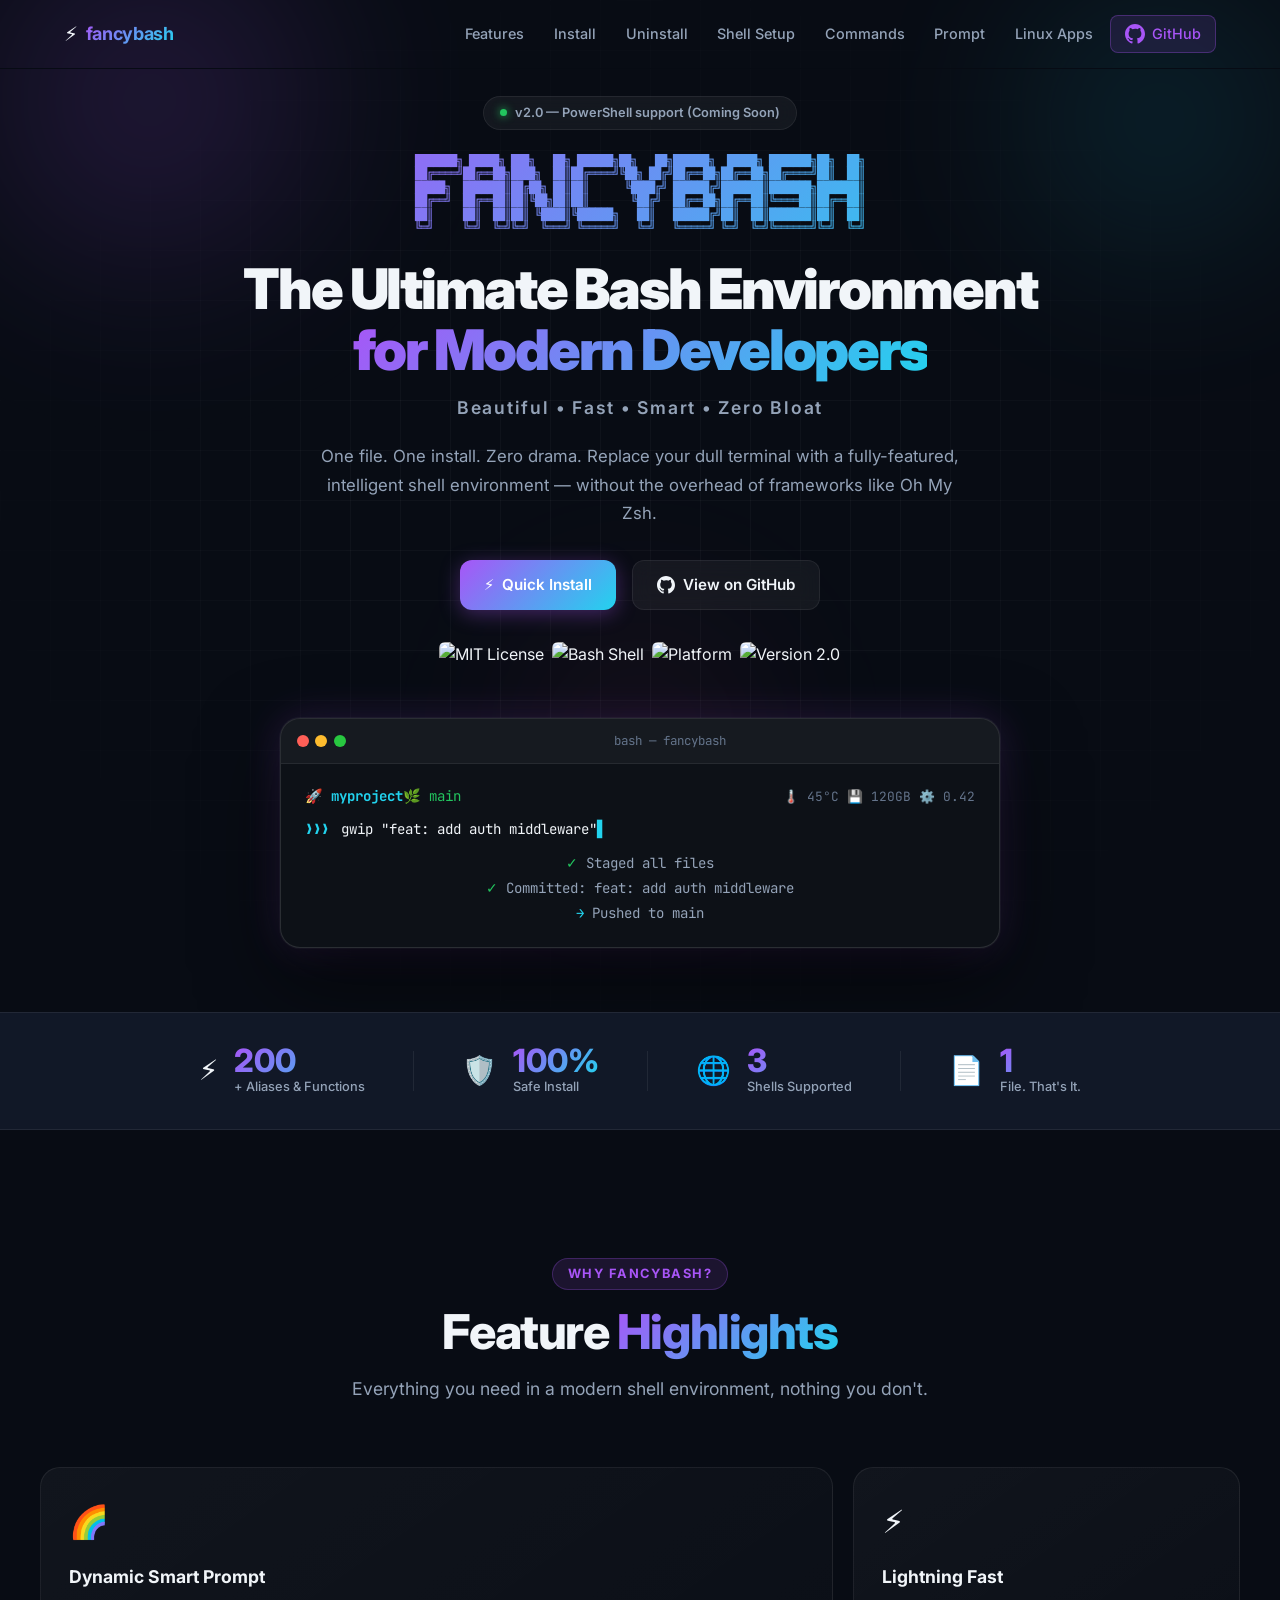
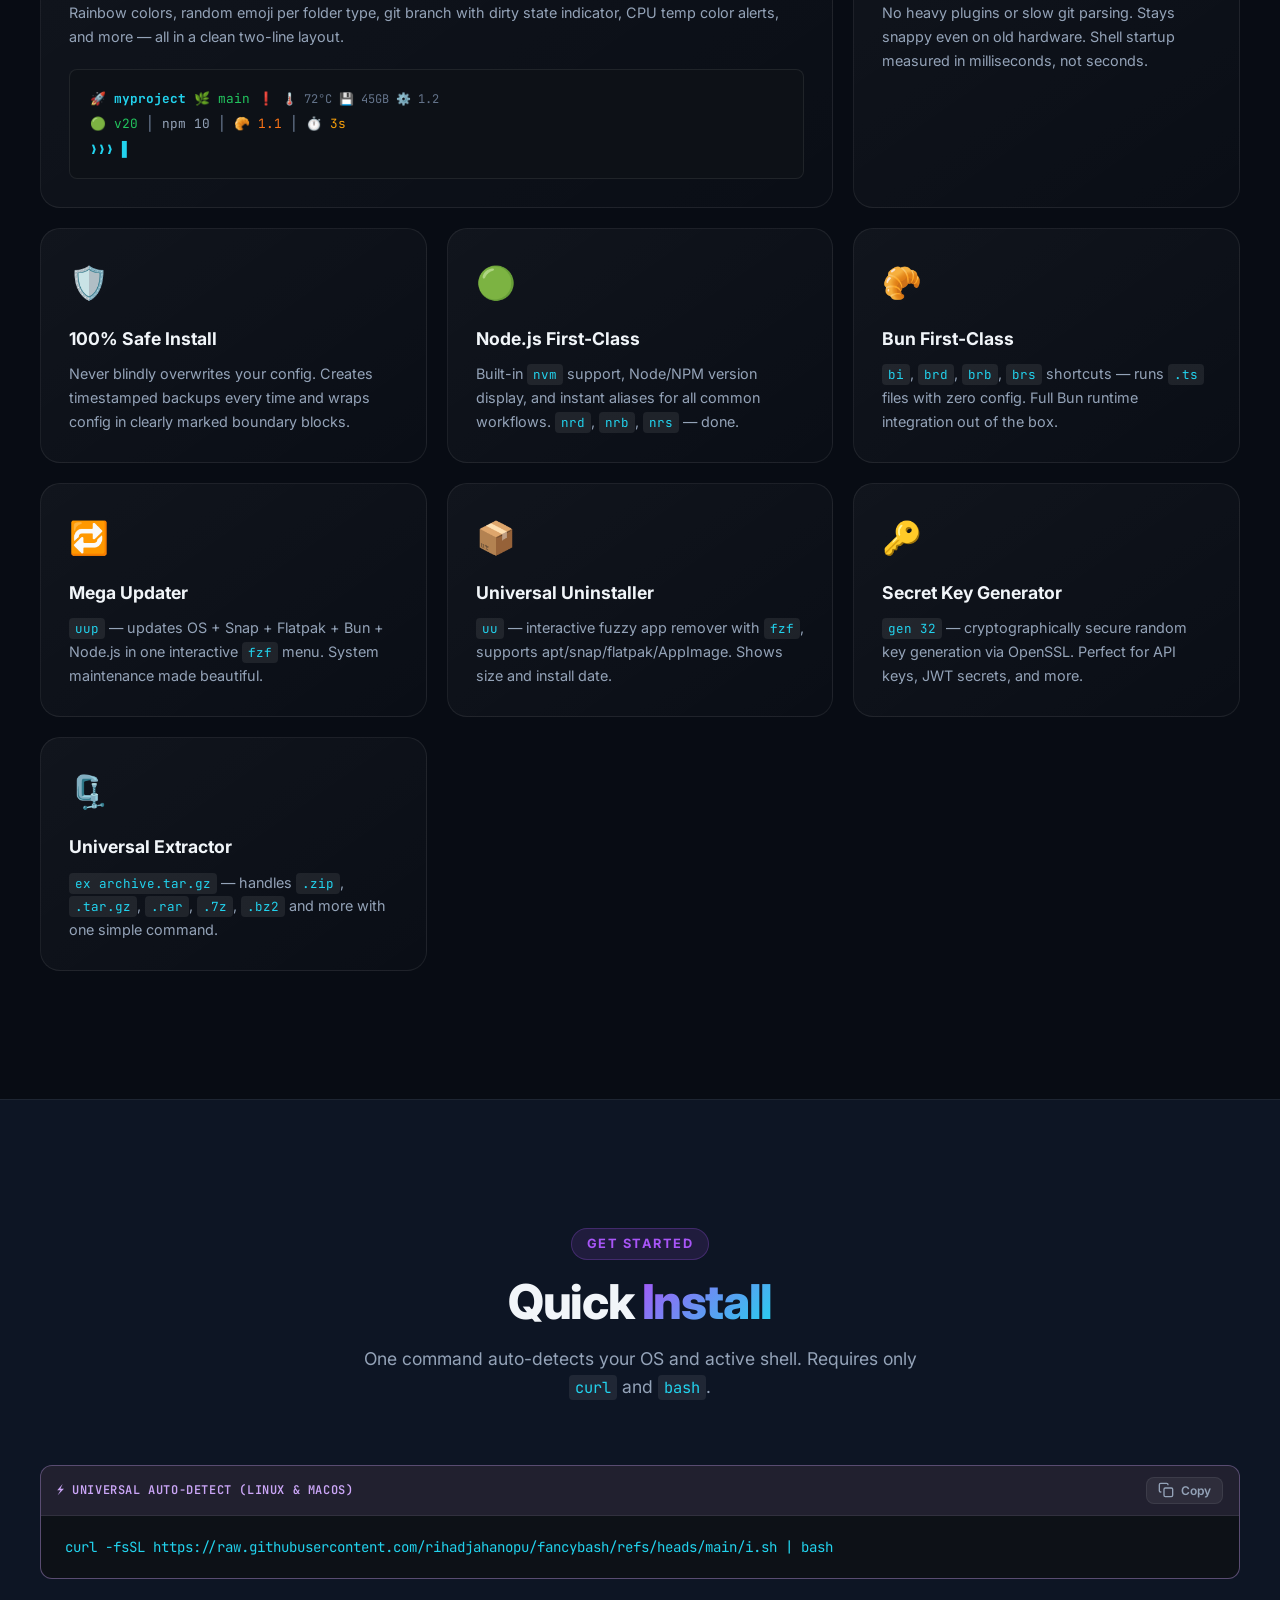
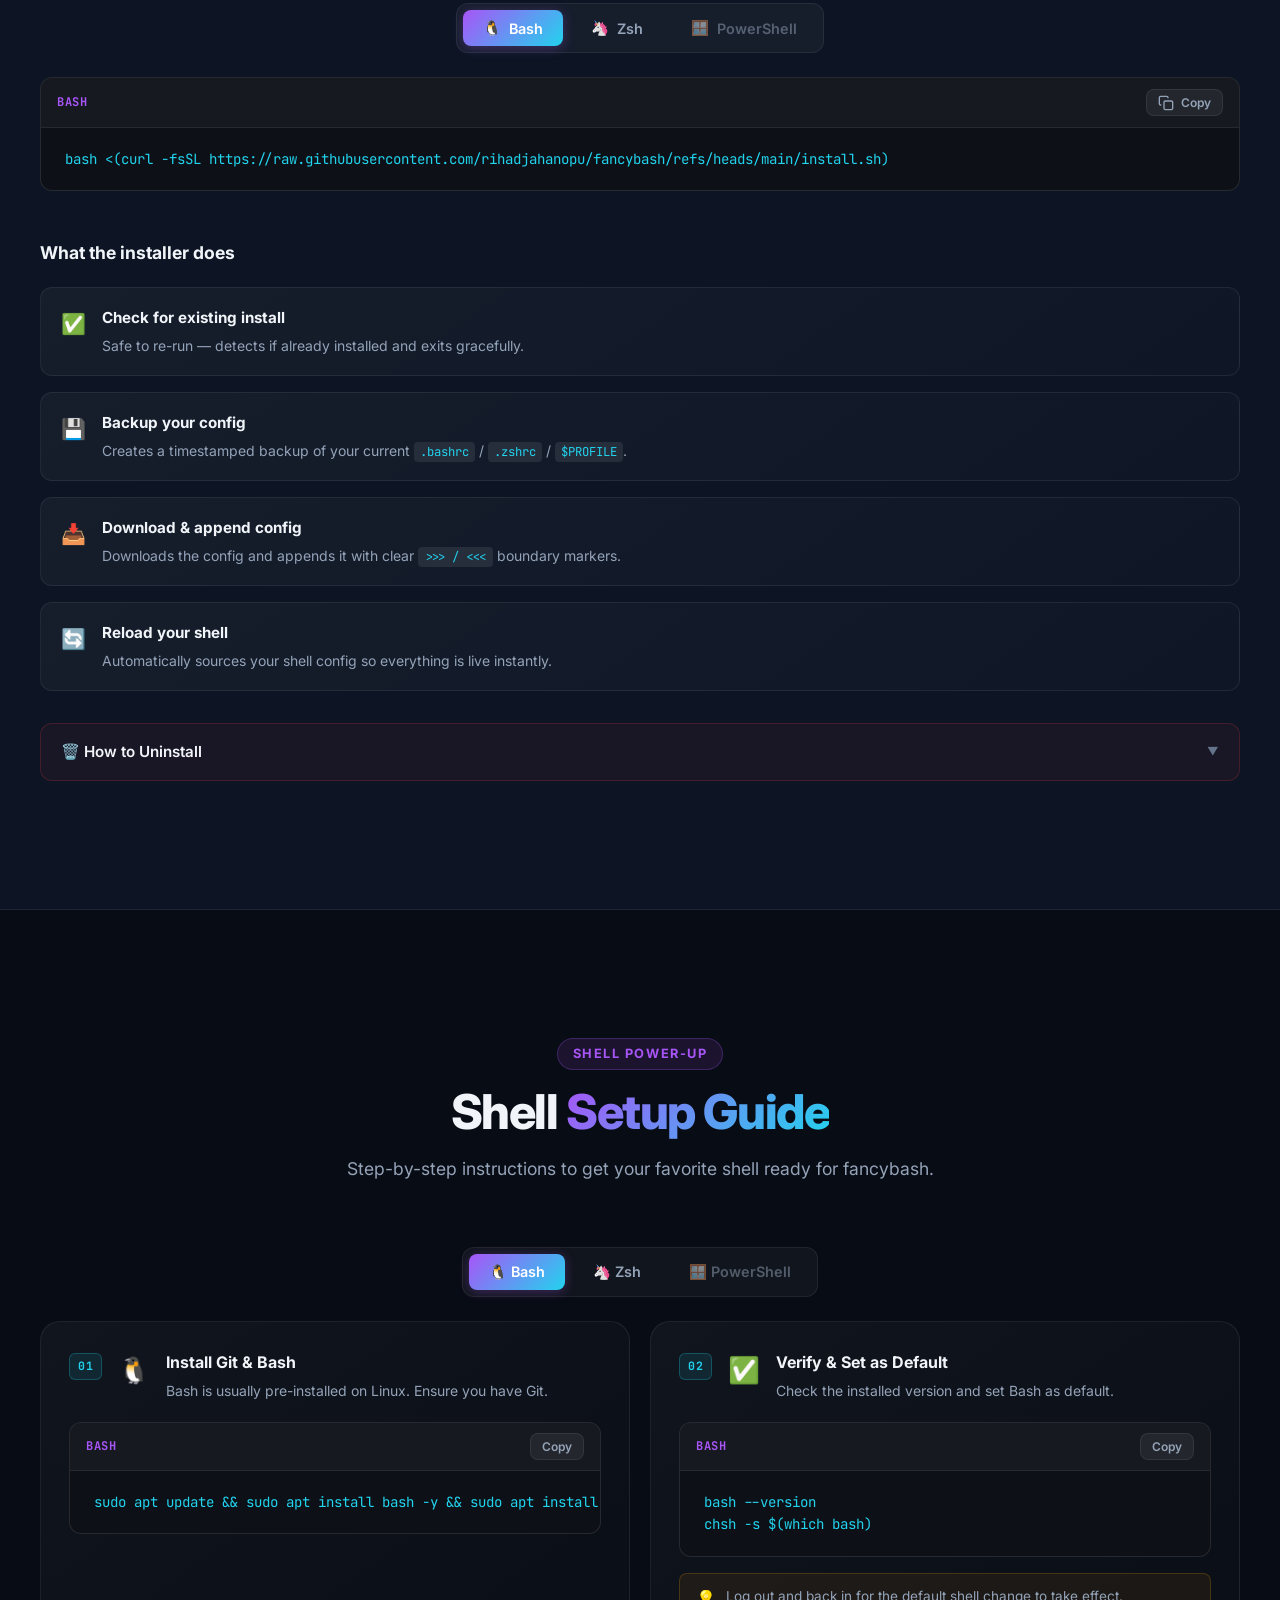
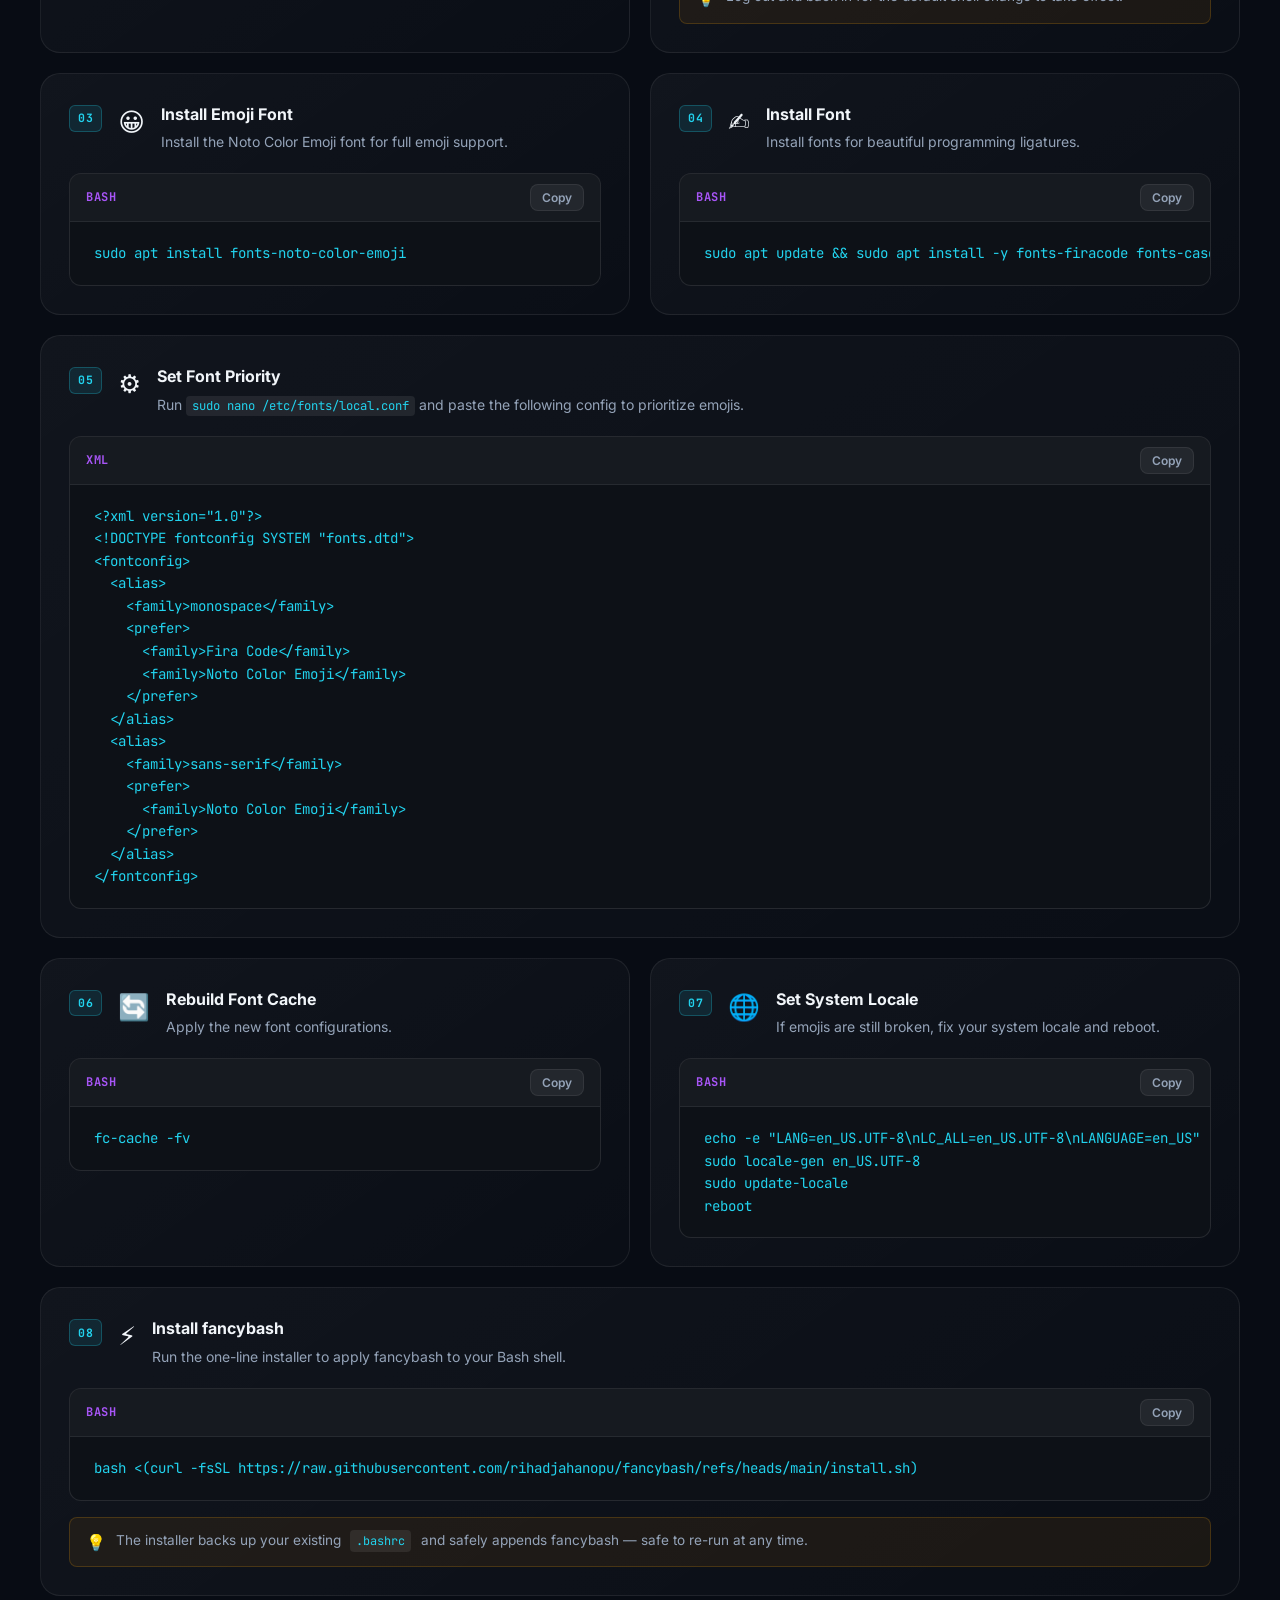
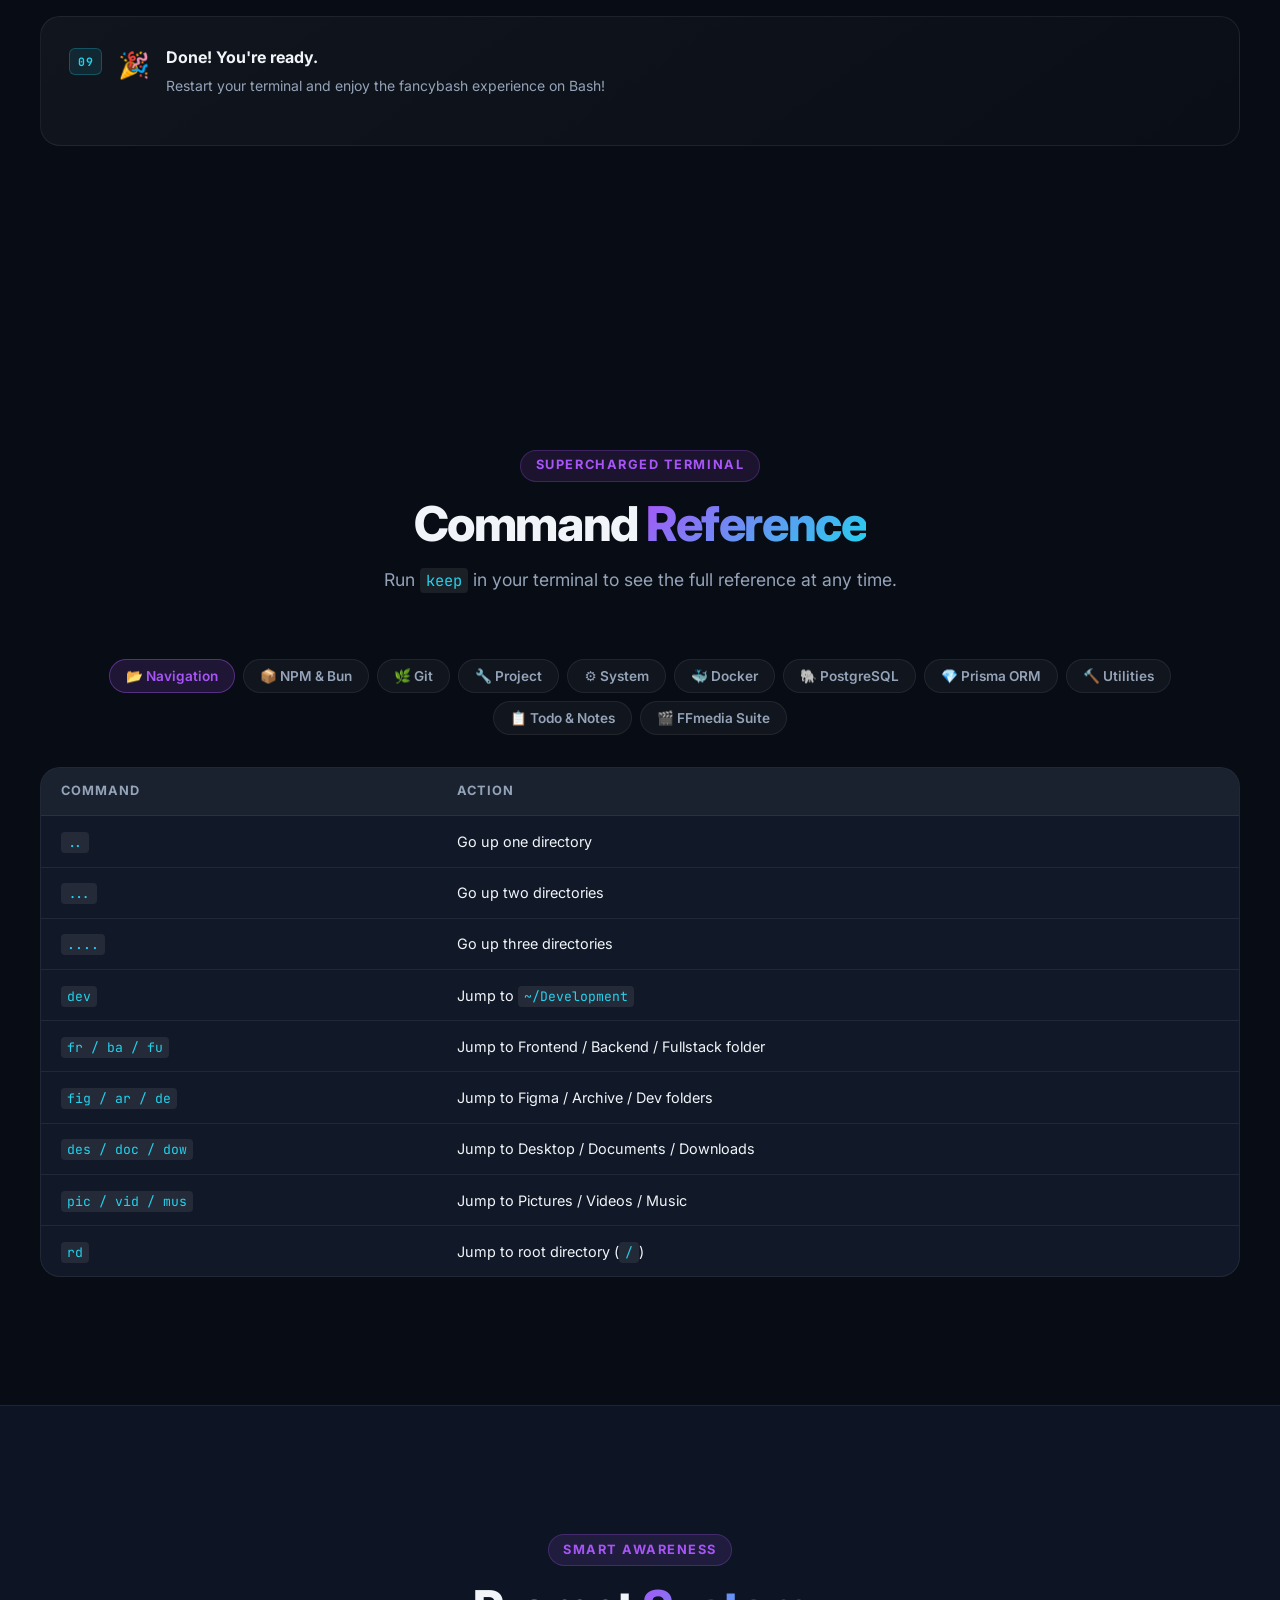
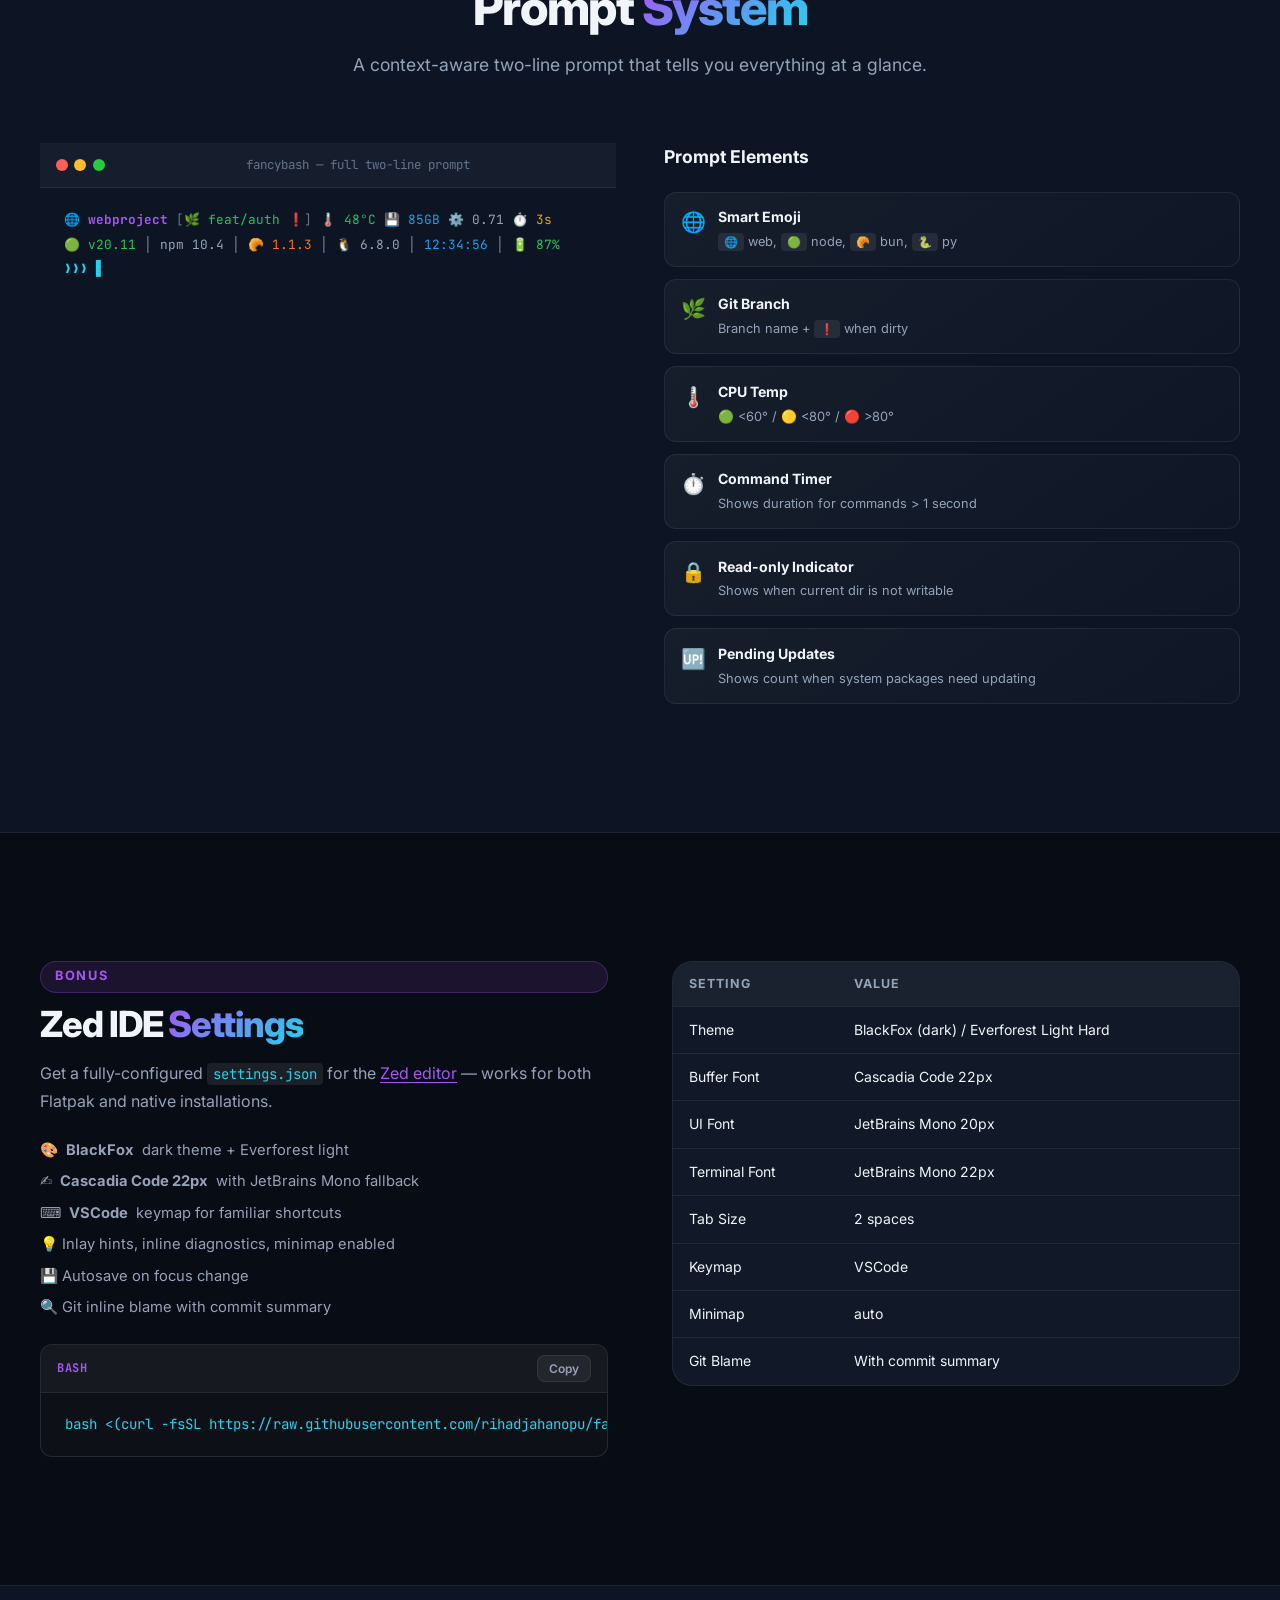
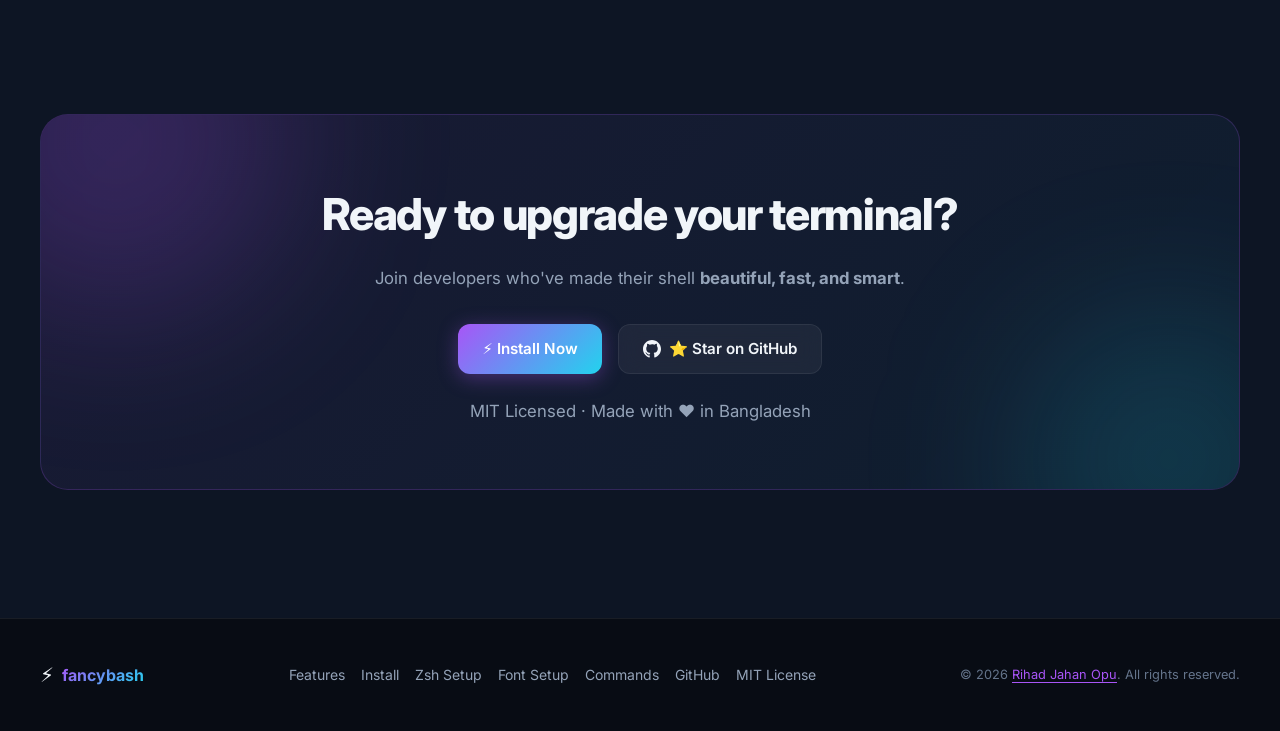
==== commit 73ec4f0a: "feat: add FFmpeg Multimedia Suite (ffmedia) to advanced interactive tools" ====
--- a/web/index.html
+++ b/web/index.html
@@ -1676,6 +1676,15 @@
             >
               📋 Todo &amp; Notes
             </button>
+            <button
+              class="cmd-cat-btn"
+              role="tab"
+              aria-selected="false"
+              data-cat="media"
+              id="cmd-tab-media"
+            >
+              🎬 FFmedia Suite
+            </button>
           </div>
 
           <div
@@ -2577,6 +2586,166 @@
                     <td></td>
                   </tr>
 
+                </tbody>
+              </table>
+            </div>
+          </div>
+
+          <!-- FFmedia Suite Panel -->
+          <div
+            class="cmd-panel"
+            data-panel="media"
+            role="tabpanel"
+            aria-labelledby="cmd-tab-media"
+            hidden
+          >
+            <div class="cmd-table-wrap">
+              <table class="cmd-table">
+                <thead>
+                  <tr>
+                    <th>Command</th>
+                    <th>Description</th>
+                    <th>Options &amp; Notes</th>
+                  </tr>
+                </thead>
+                <tbody>
+                  <tr>
+                    <td
+                      colspan="3"
+                      style="
+                        background: rgba(255,255,255,0.04);
+                        font-weight: 600;
+                        color: var(--accent, #a78bfa);
+                        padding: 0.6rem 1rem;
+                        letter-spacing: 0.03em;
+                      "
+                    >🎬 FFmedia Interactive Suite — 24-in-1 FFmpeg Powerhouse</td>
+                  </tr>
+                  <tr>
+                    <td><code>ffmedia</code></td>
+                    <td>Interactive 24-in-1 FFmpeg multimedia menu (gum / fzf / prompt)</td>
+                    <td>Aliases: <code>ffstudio</code>, <code>fftool</code></td>
+                  </tr>
+                  <tr>
+                    <td><code>ffmedia compress</code></td>
+                    <td>Compress video preserving quality (50%-80% size reduction)</td>
+                    <td>CRF 23 / 28 / 32</td>
+                  </tr>
+                  <tr>
+                    <td><code>ffmedia trim</code></td>
+                    <td>Fast &amp; Lossless video trim without re-encoding</td>
+                    <td>Instant cut</td>
+                  </tr>
+                  <tr>
+                    <td><code>ffmedia concat</code></td>
+                    <td>Merge multiple video clips seamlessly into one file</td>
+                    <td>Wildcard match</td>
+                  </tr>
+                  <tr>
+                    <td><code>ffmedia resolution</code></td>
+                    <td>Convert resolution (1080p/720p) or crop/blur to 9:16 Reels</td>
+                    <td>Shorts &amp; Reels</td>
+                  </tr>
+                  <tr>
+                    <td><code>ffmedia speed</code></td>
+                    <td>Slow Motion (0.25x-0.5x) or Time-lapse (2x-8x)</td>
+                    <td>Video &amp; Audio synced</td>
+                  </tr>
+                  <tr>
+                    <td><code>ffmedia rotate</code></td>
+                    <td>Rotate (90°/180°) or Flip horizontally/vertically</td>
+                    <td>Mirroring &amp; Transpose</td>
+                  </tr>
+                  <tr>
+                    <td><code>ffmedia watermark</code></td>
+                    <td>Apply image logo or custom text banner watermark</td>
+                    <td>5 positions</td>
+                  </tr>
+                  <tr>
+                    <td><code>ffmedia grid</code></td>
+                    <td>Side-by-Side (2 videos) or 2x2 grid (4 videos) comparison</td>
+                    <td>Reaction &amp; Compare</td>
+                  </tr>
+                  <tr>
+                    <td><code>ffmedia audio-extract</code></td>
+                    <td>Extract audio to MP3, AAC, WAV, FLAC, M4A</td>
+                    <td>Lossless / High quality</td>
+                  </tr>
+                  <tr>
+                    <td><code>ffmedia mute</code></td>
+                    <td>Strip audio stream completely from video</td>
+                    <td>Instant stream mute</td>
+                  </tr>
+                  <tr>
+                    <td><code>ffmedia audio-replace</code></td>
+                    <td>Replace or mix background audio with existing video sound</td>
+                    <td>Background score</td>
+                  </tr>
+                  <tr>
+                    <td><code>ffmedia loudness</code></td>
+                    <td>Loudness Normalization (-14 LUFS YouTube / -23 LUFS EBU)</td>
+                    <td>EBU R128 standard</td>
+                  </tr>
+                  <tr>
+                    <td><code>ffmedia visualizer</code></td>
+                    <td>Generate Waveform or Frequency Spectrum video from audio</td>
+                    <td>Neon wave / Spectrum</td>
+                  </tr>
+                  <tr>
+                    <td><code>ffmedia audio-speed</code></td>
+                    <td>Change audio playback speed while preserving voice pitch</td>
+                    <td>atempo filter</td>
+                  </tr>
+                  <tr>
+                    <td><code>ffmedia snapshot</code></td>
+                    <td>Extract Ultra HD image frame (JPG/PNG) at exact timestamp</td>
+                    <td>High-res frame</td>
+                  </tr>
+                  <tr>
+                    <td><code>ffmedia bulk-frames</code></td>
+                    <td>Bulk extract video frames as image sequence</td>
+                    <td>fps interval</td>
+                  </tr>
+                  <tr>
+                    <td><code>ffmedia gif</code></td>
+                    <td>Render pro-quality ultra-sharp GIF using 2-pass palette</td>
+                    <td>Lanczos palettegen</td>
+                  </tr>
+                  <tr>
+                    <td><code>ffmedia contact-sheet</code></td>
+                    <td>Generate 3x3 (9 snapshots) or 4x4 mosaic thumbnail grid image</td>
+                    <td>Video preview grid</td>
+                  </tr>
+                  <tr>
+                    <td><code>ffmedia screen-record</code></td>
+                    <td>Record desktop screen + system audio straight from terminal</td>
+                    <td>x11grab / avfoundation</td>
+                  </tr>
+                  <tr>
+                    <td><code>ffmedia subtitle-burn</code></td>
+                    <td>Hardcode .srt or .ass subtitle file into video stream</td>
+                    <td>Permanent burn-in</td>
+                  </tr>
+                  <tr>
+                    <td><code>ffmedia subtitle-extract</code></td>
+                    <td>Extract embedded subtitle tracks from MKV/MP4 files</td>
+                    <td>Subrip .srt export</td>
+                  </tr>
+                  <tr>
+                    <td><code>ffmedia privacy-clean</code></td>
+                    <td>Wipe EXIF, GPS location, camera settings, and editing history</td>
+                    <td>Metadata removal</td>
+                  </tr>
+                  <tr>
+                    <td><code>ffmedia convert</code></td>
+                    <td>Convert video/audio format between MP4, MKV, WEBM, MOV, AVI</td>
+                    <td>Universal format swap</td>
+                  </tr>
+                  <tr>
+                    <td><code>ffmedia batch</code></td>
+                    <td>Run bulk compression/conversion/metadata wiping on a folder</td>
+                    <td>Batch automation</td>
+                  </tr>
                 </tbody>
               </table>
             </div>
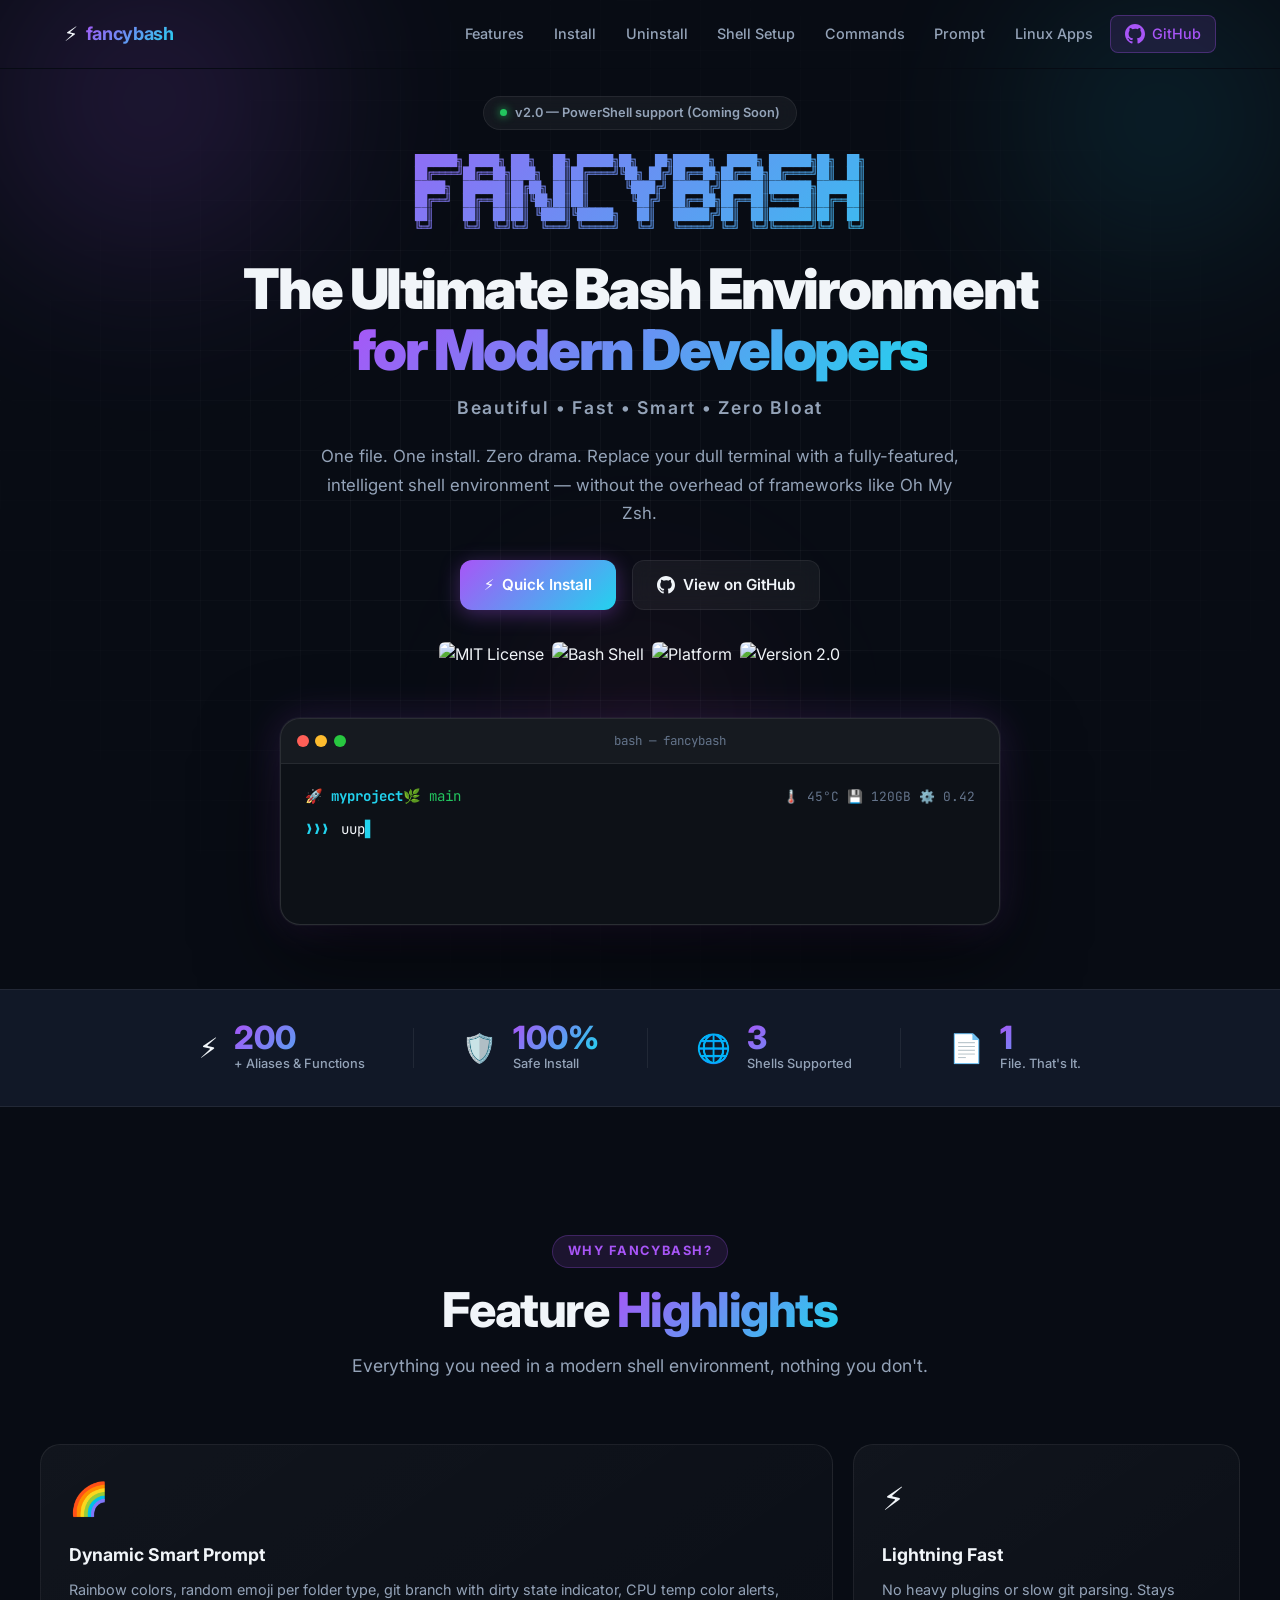
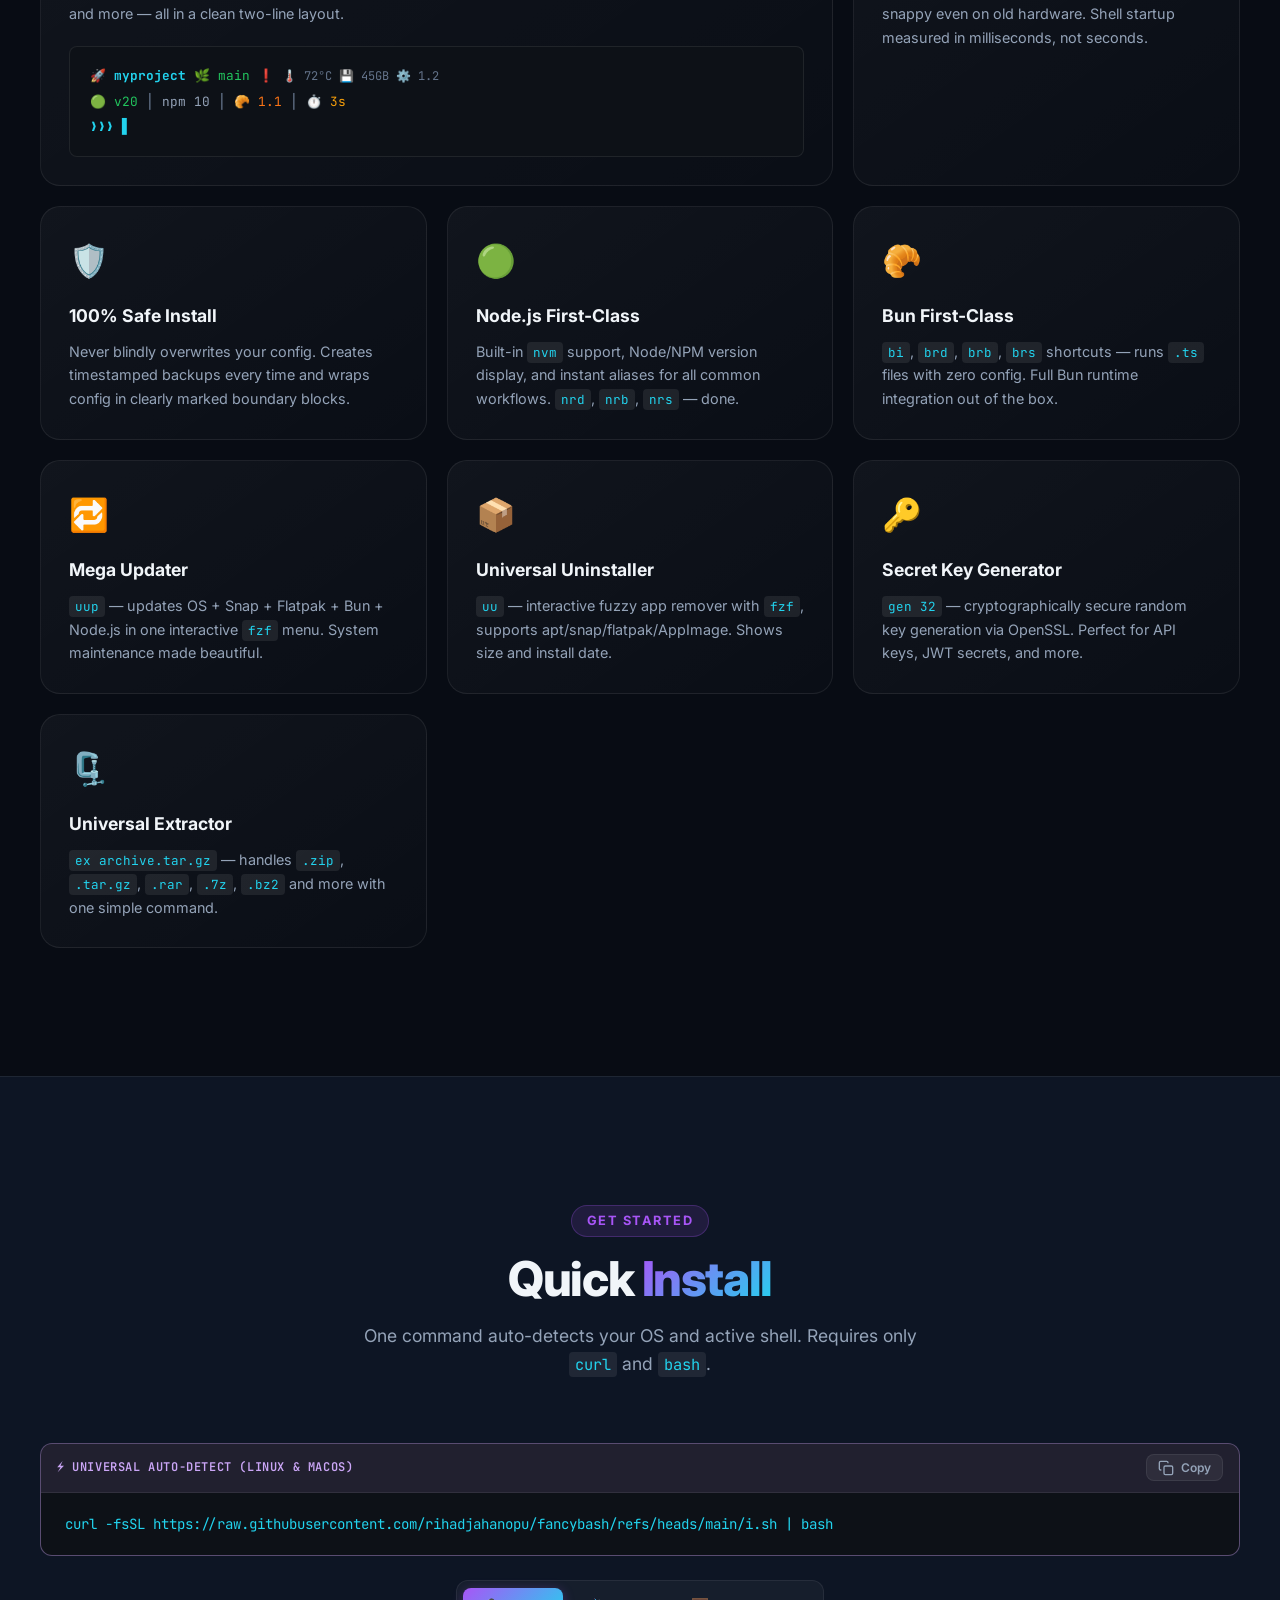
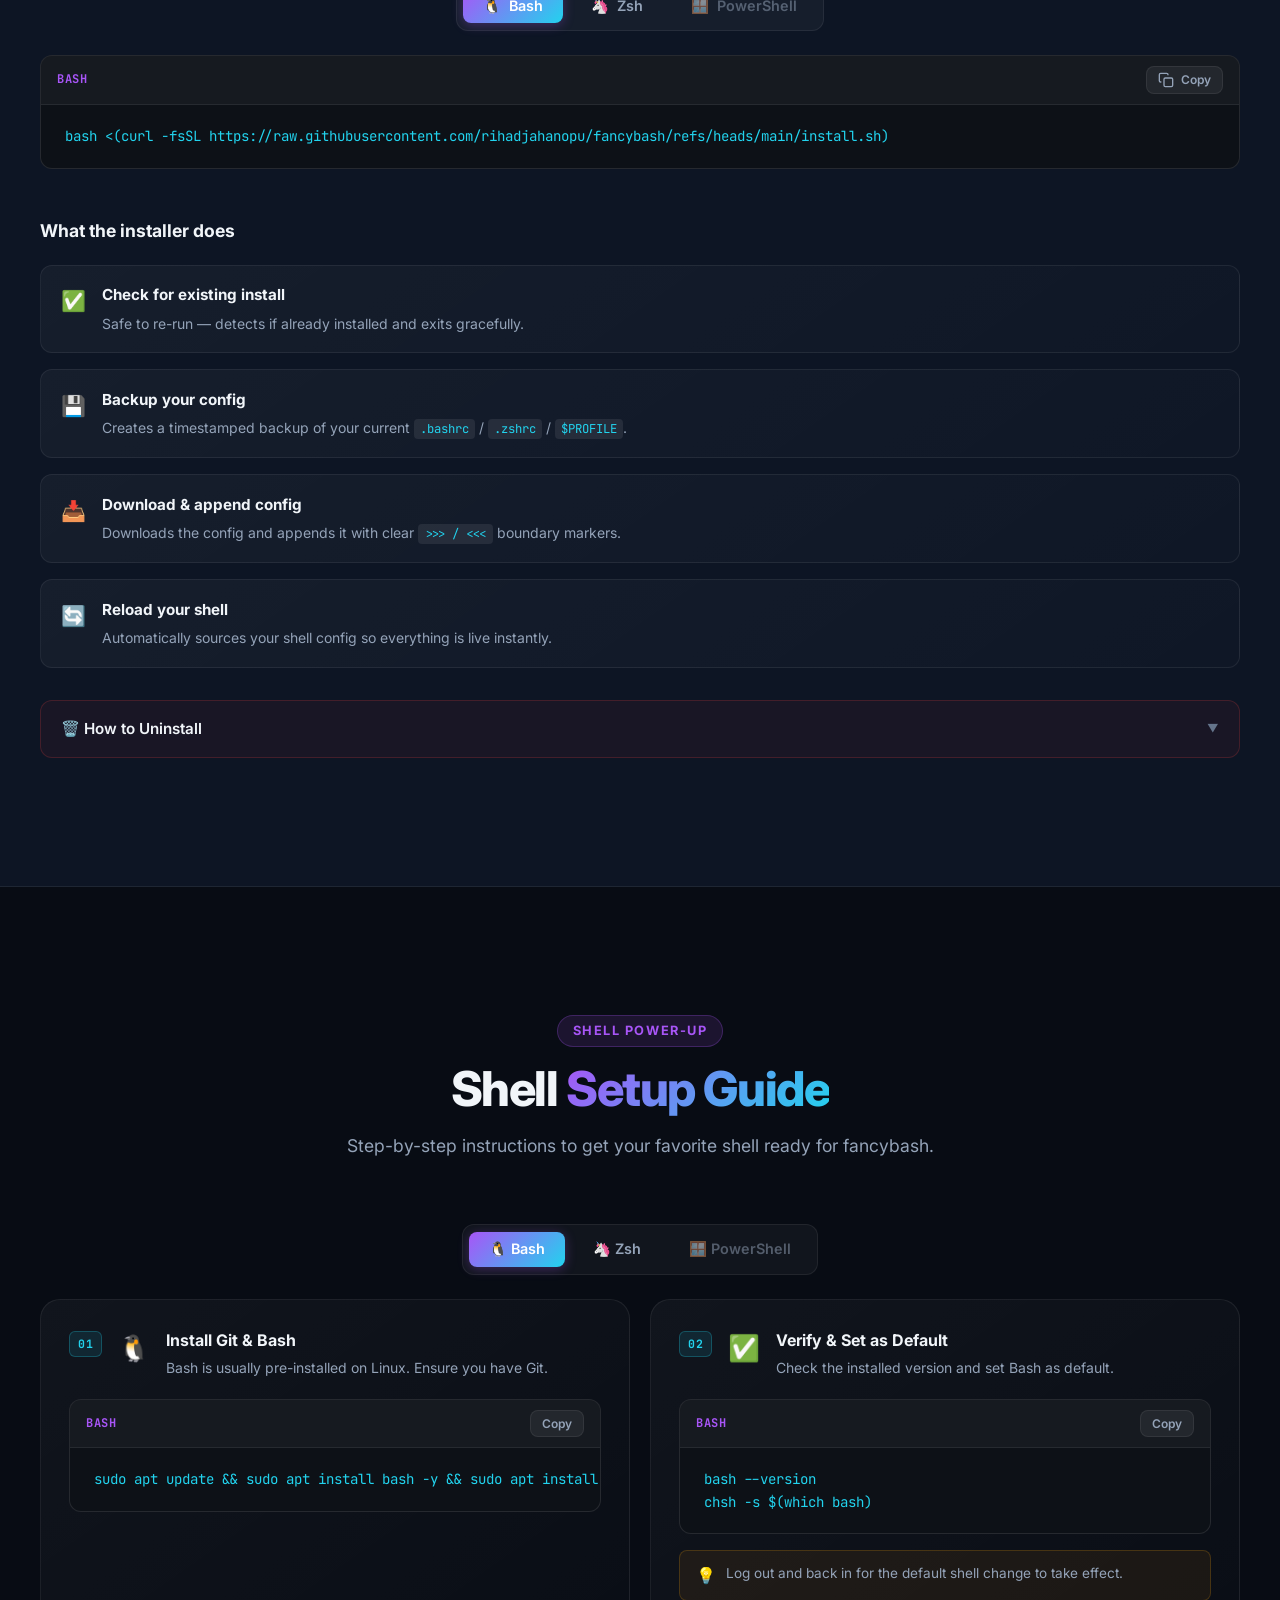
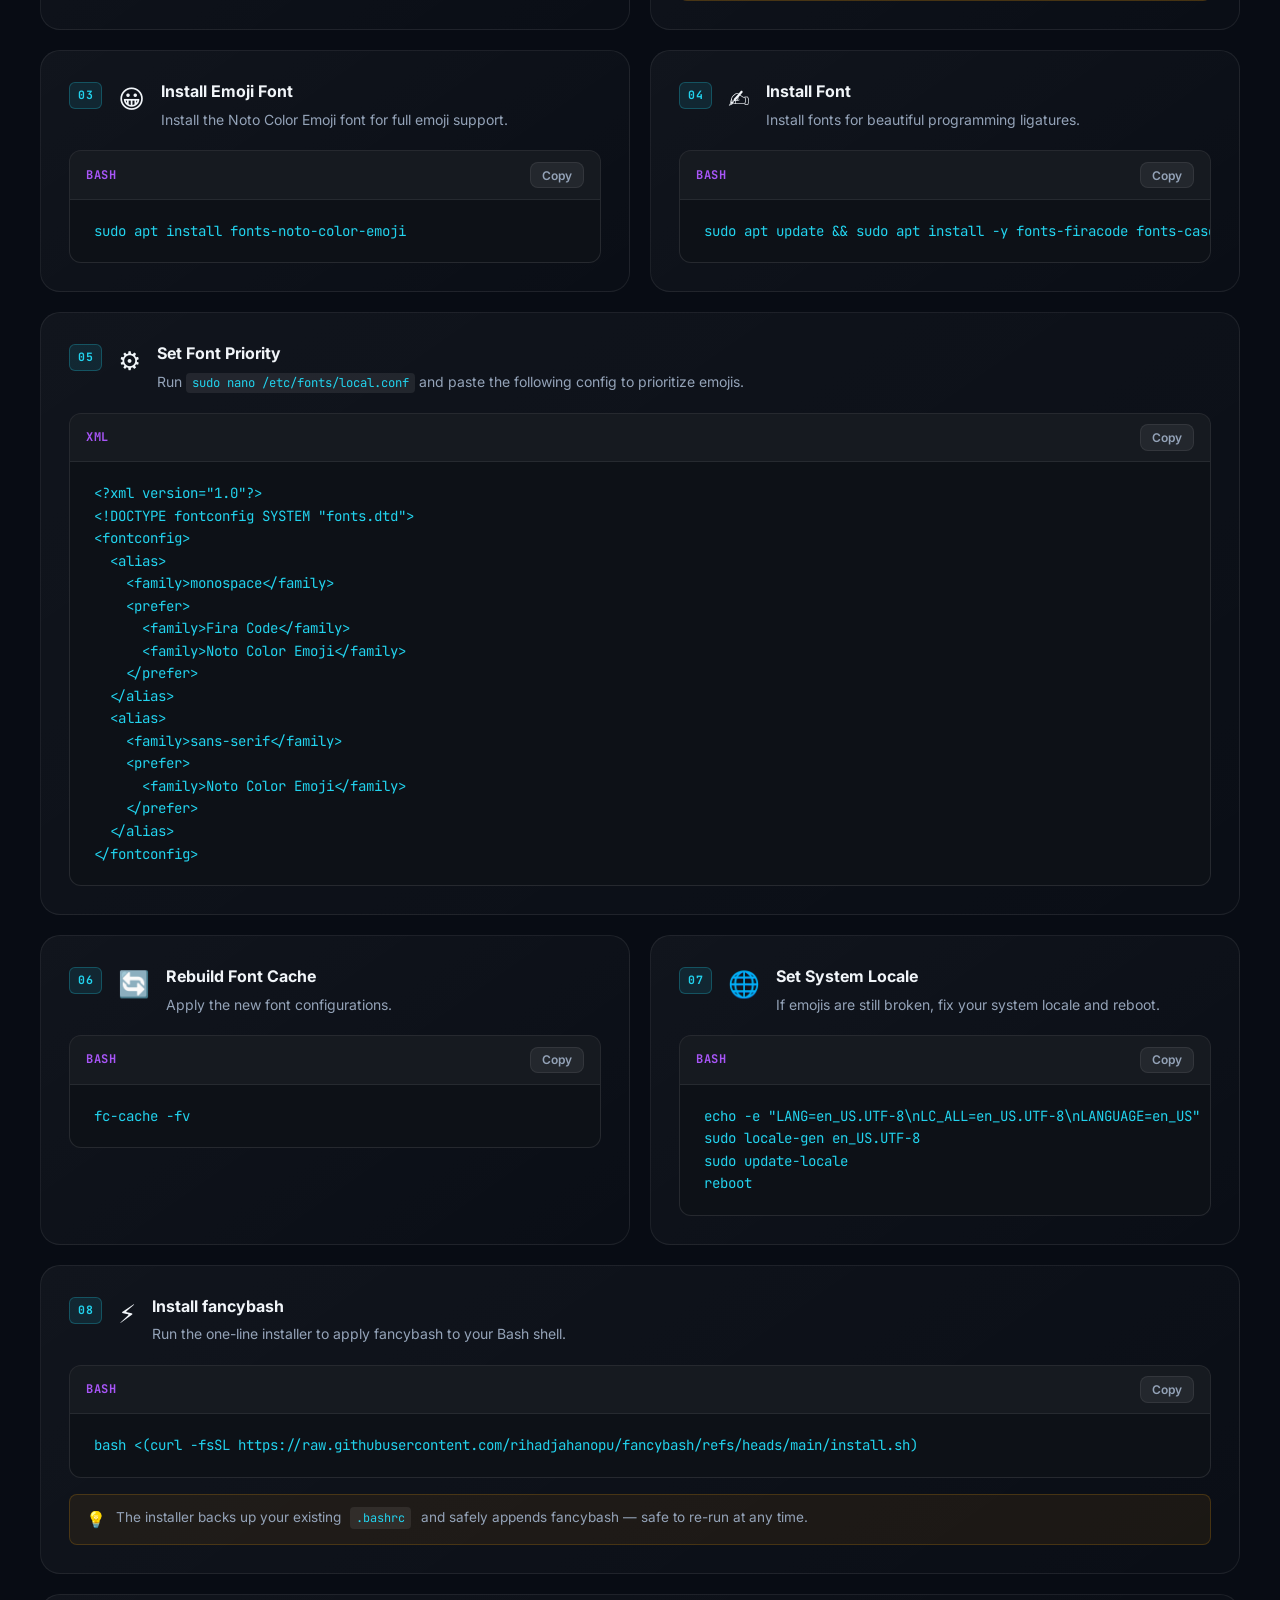
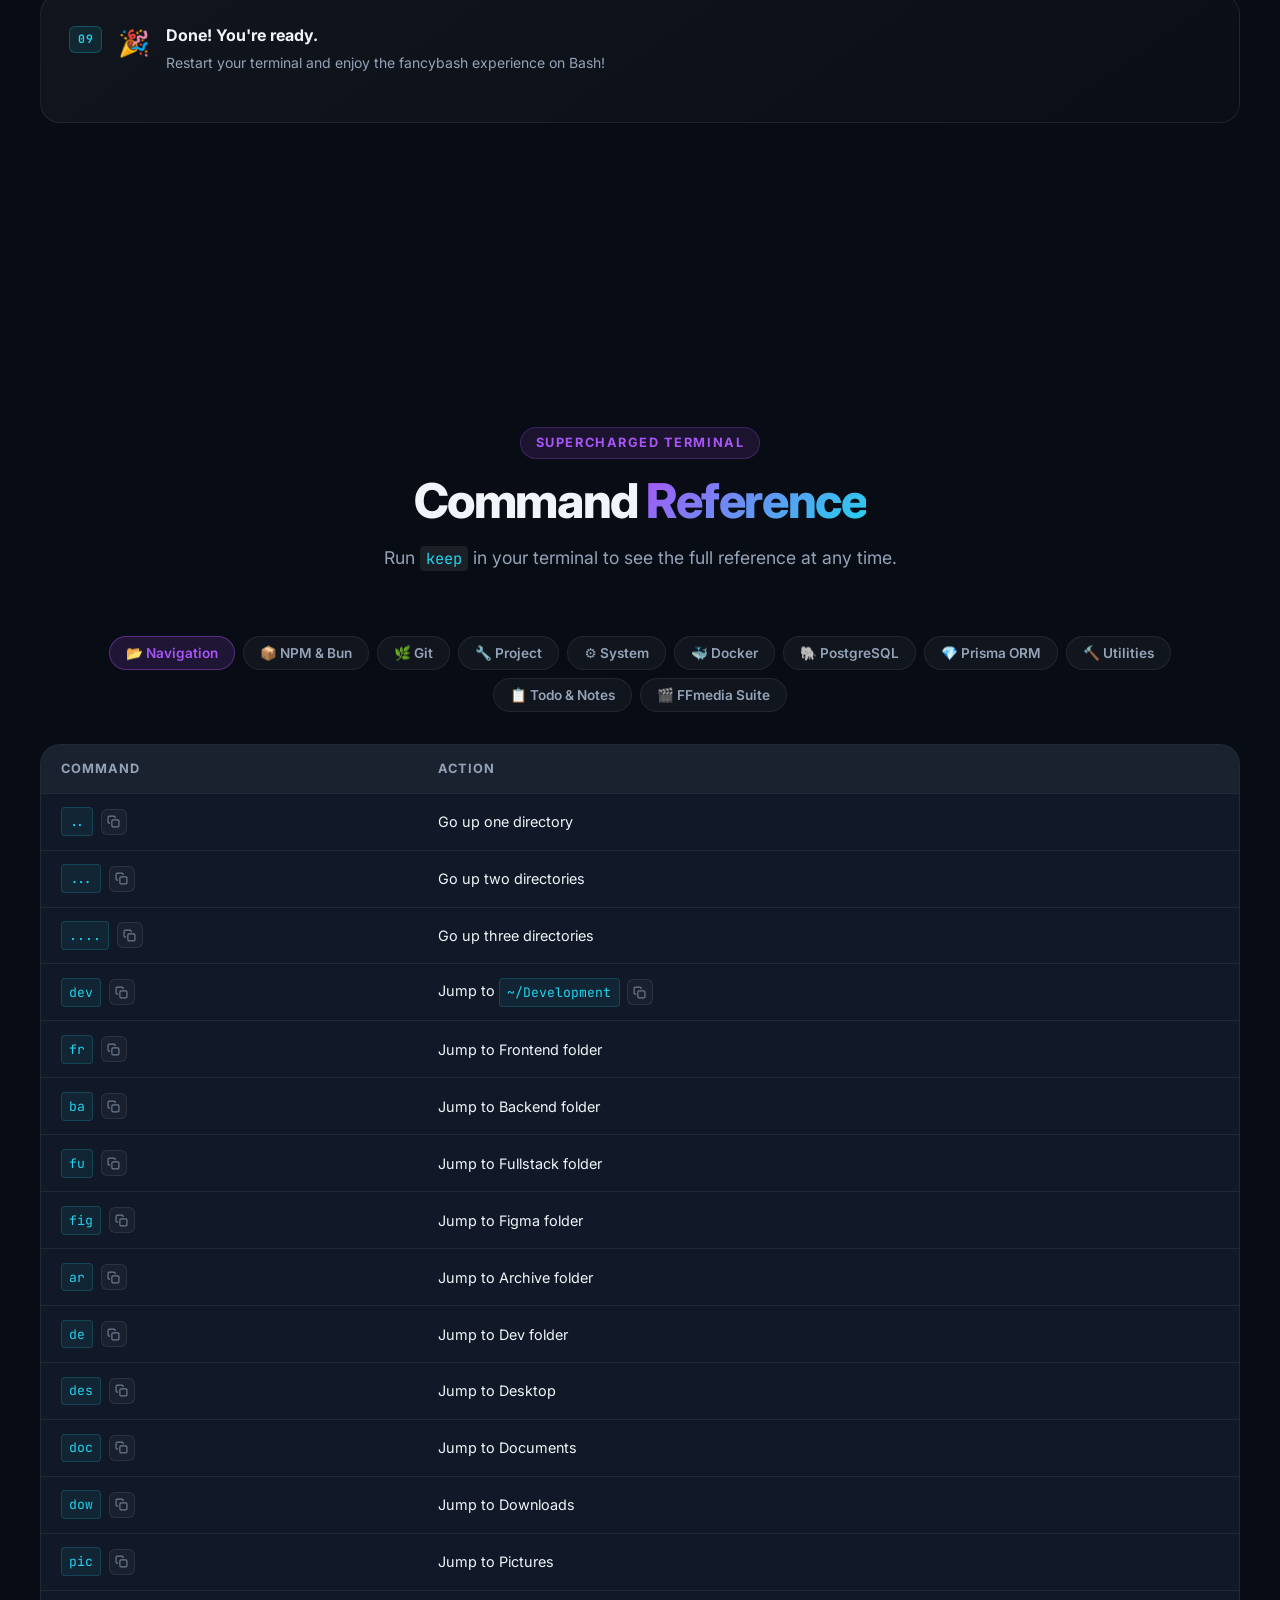
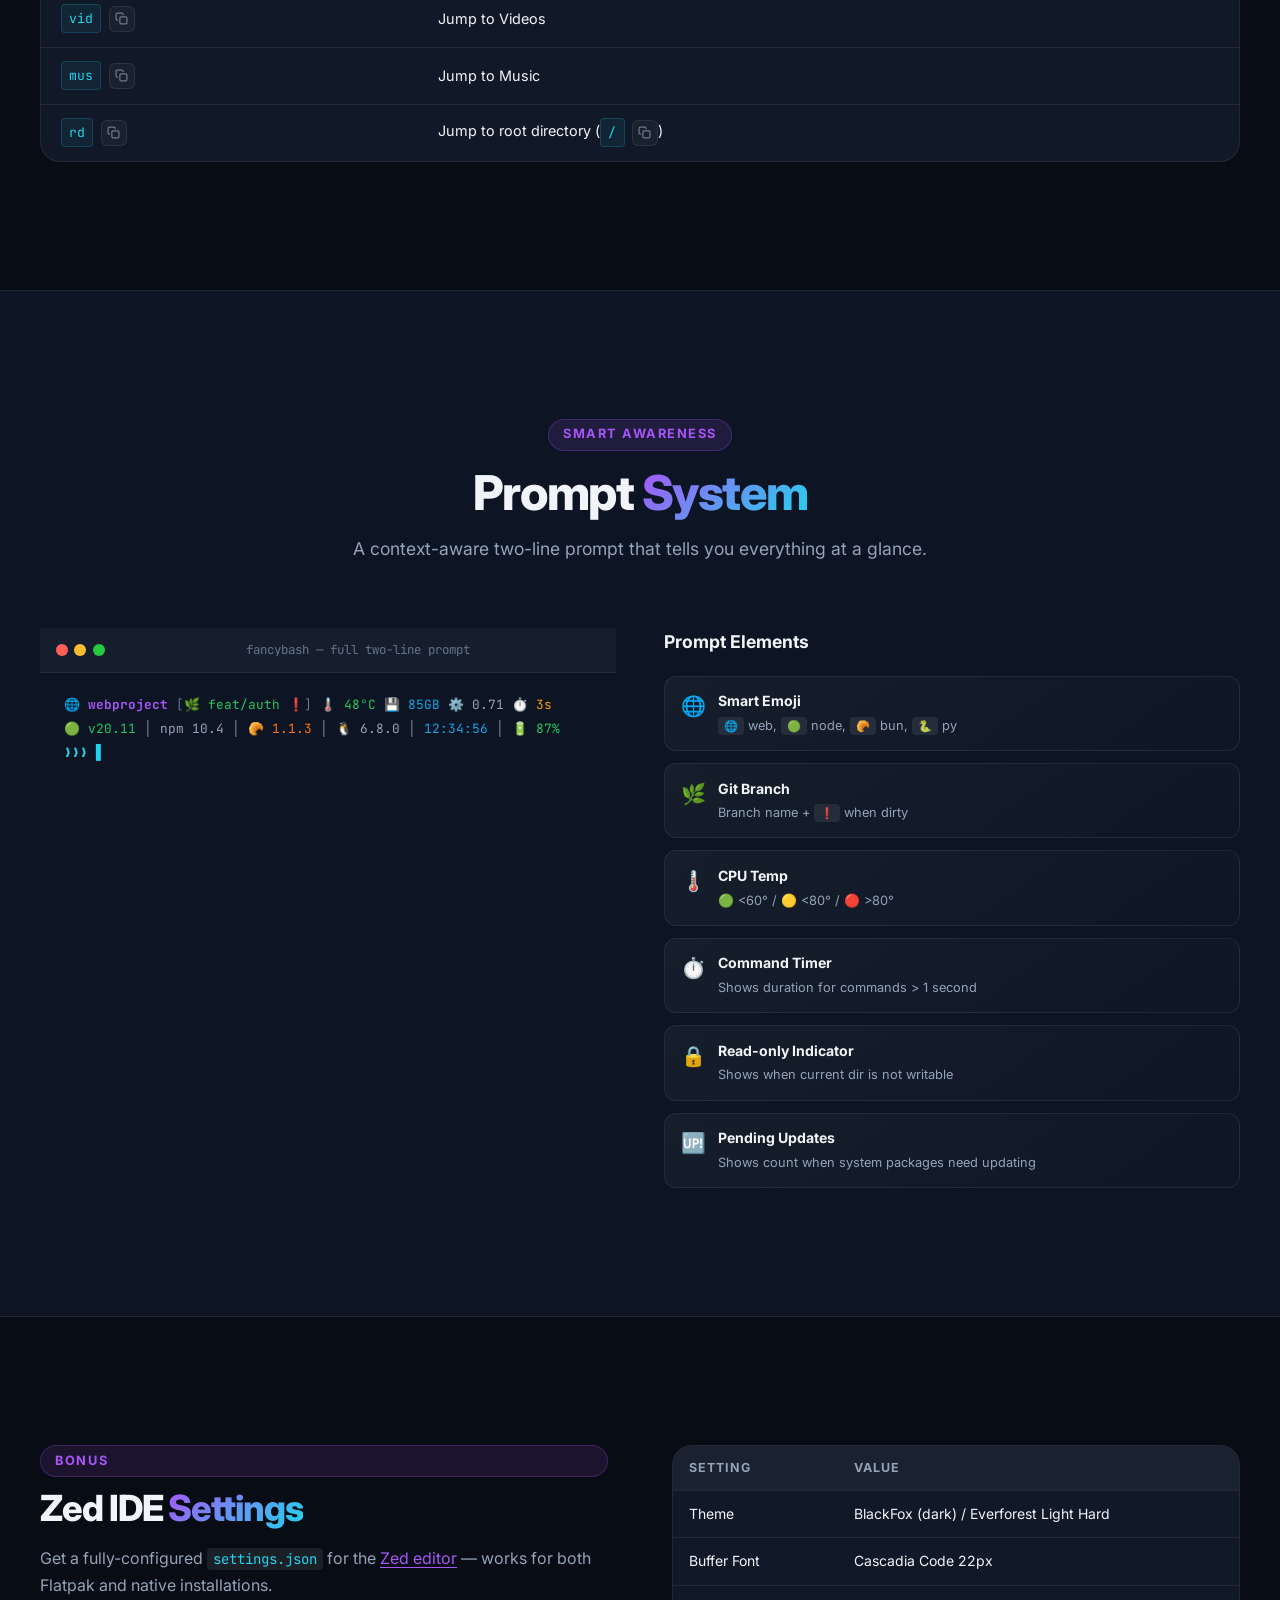
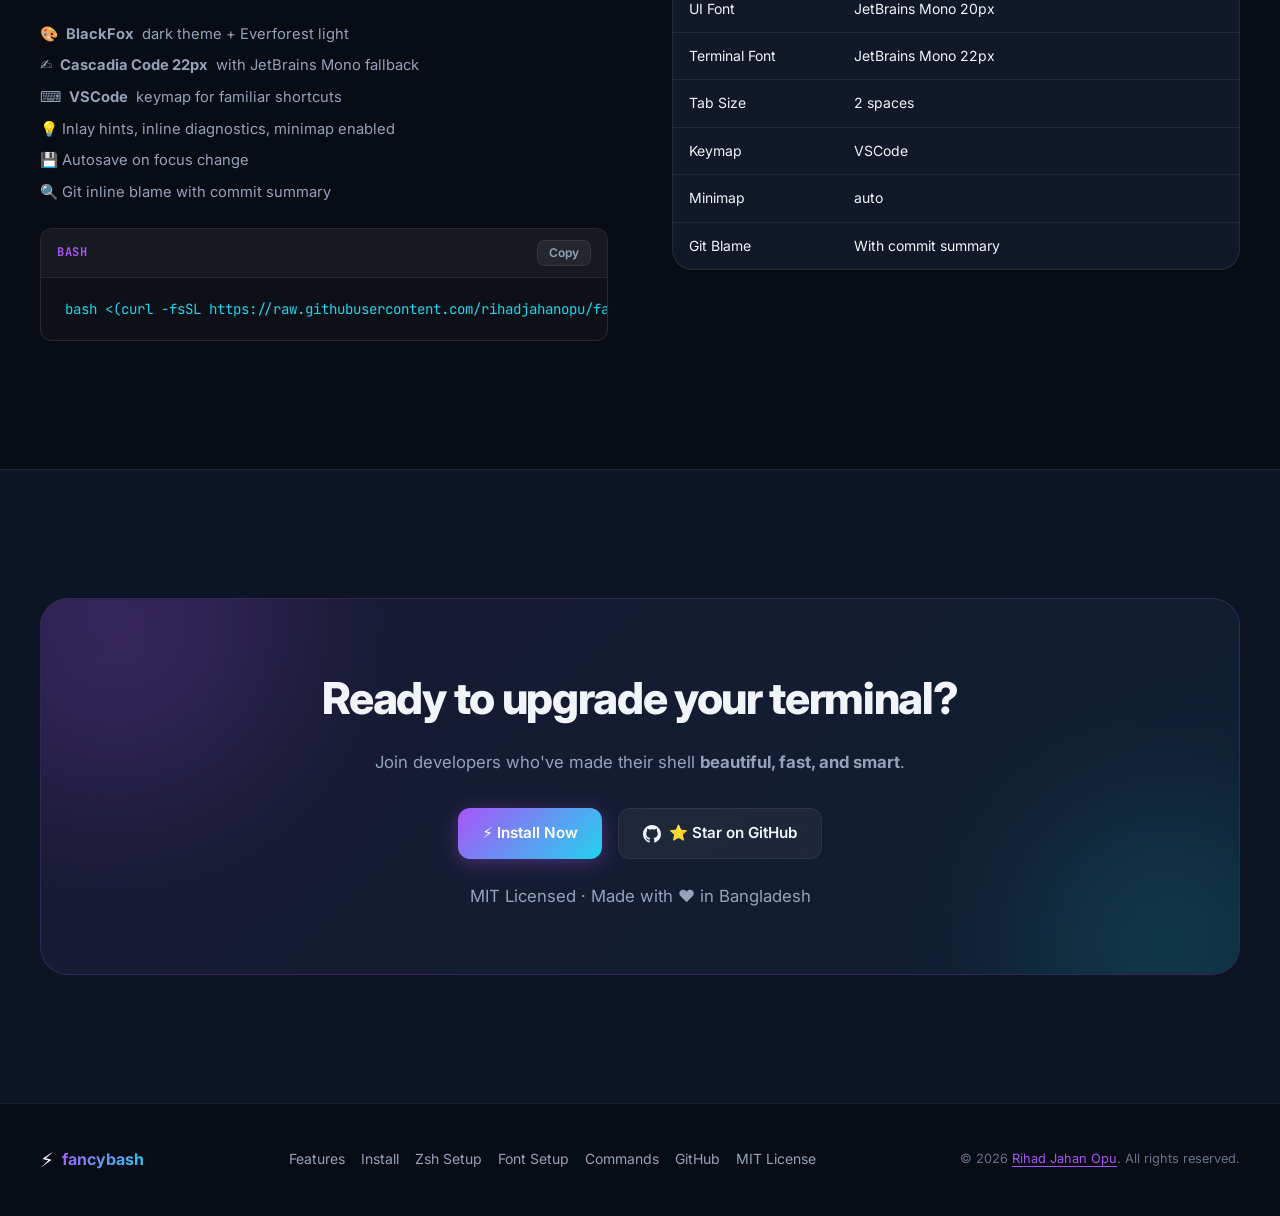
==== commit bd75e1ad: "refactor: update gwip documentation and improve HTML table formatting for readability" ====
--- a/web/index.html
+++ b/web/index.html
@@ -1719,20 +1719,52 @@
                     <td>Jump to <code>~/Development</code></td>
                   </tr>
                   <tr>
-                    <td><code>fr / ba / fu</code></td>
-                    <td>Jump to Frontend / Backend / Fullstack folder</td>
-                  </tr>
-                  <tr>
-                    <td><code>fig / ar / de</code></td>
-                    <td>Jump to Figma / Archive / Dev folders</td>
-                  </tr>
-                  <tr>
-                    <td><code>des / doc / dow</code></td>
-                    <td>Jump to Desktop / Documents / Downloads</td>
-                  </tr>
-                  <tr>
-                    <td><code>pic / vid / mus</code></td>
-                    <td>Jump to Pictures / Videos / Music</td>
+                    <td><code>fr</code></td>
+                    <td>Jump to Frontend folder</td>
+                  </tr>
+                  <tr>
+                    <td><code>ba</code></td>
+                    <td>Jump to Backend folder</td>
+                  </tr>
+                  <tr>
+                    <td><code>fu</code></td>
+                    <td>Jump to Fullstack folder</td>
+                  </tr>
+                  <tr>
+                    <td><code>fig</code></td>
+                    <td>Jump to Figma folder</td>
+                  </tr>
+                  <tr>
+                    <td><code>ar</code></td>
+                    <td>Jump to Archive folder</td>
+                  </tr>
+                  <tr>
+                    <td><code>de</code></td>
+                    <td>Jump to Dev folder</td>
+                  </tr>
+                  <tr>
+                    <td><code>des</code></td>
+                    <td>Jump to Desktop</td>
+                  </tr>
+                  <tr>
+                    <td><code>doc</code></td>
+                    <td>Jump to Documents</td>
+                  </tr>
+                  <tr>
+                    <td><code>dow</code></td>
+                    <td>Jump to Downloads</td>
+                  </tr>
+                  <tr>
+                    <td><code>pic</code></td>
+                    <td>Jump to Pictures</td>
+                  </tr>
+                  <tr>
+                    <td><code>vid</code></td>
+                    <td>Jump to Videos</td>
+                  </tr>
+                  <tr>
+                    <td><code>mus</code></td>
+                    <td>Jump to Music</td>
                   </tr>
                   <tr>
                     <td><code>rd</code></td>
@@ -1841,8 +1873,12 @@
                     <td>Commit with message</td>
                   </tr>
                   <tr>
-                    <td><code>gps / gpl</code></td>
-                    <td>Push / Pull from remote</td>
+                    <td><code>gps</code></td>
+                    <td>Push to remote</td>
+                  </tr>
+                  <tr>
+                    <td><code>gpl</code></td>
+                    <td>Pull from remote</td>
                   </tr>
                   <tr>
                     <td><code>gl</code></td>
@@ -1861,7 +1897,7 @@
                     <td>View diff</td>
                   </tr>
                   <tr>
-                    <td><code>gwip "msg"</code></td>
+                    <td><code>gwip</code></td>
                     <td>Quick WIP commit + auto push to current branch</td>
                   </tr>
                   <tr>
@@ -2012,28 +2048,56 @@
                 </thead>
                 <tbody>
                   <tr>
-                    <td><code>dps / dpsa</code></td>
-                    <td>List running / all containers (clean table format)</td>
-                  </tr>
-                  <tr>
-                    <td><code>di / dvl / dnl</code></td>
-                    <td>List all images / volumes / networks</td>
-                  </tr>
-                  <tr>
-                    <td><code>dsize / dtop</code></td>
-                    <td>Monitor Docker disk space / container stats</td>
-                  </tr>
-                  <tr>
-                    <td><code>dstop / dkill</code></td>
-                    <td>Stop / force kill a container</td>
-                  </tr>
-                  <tr>
-                    <td><code>drm / drmi</code></td>
-                    <td>Remove container / remove image</td>
-                  </tr>
-                  <tr>
-                    <td><code>dstopall / drmall</code></td>
-                    <td>Stop all / remove all containers</td>
+                    <td><code>dps</code></td>
+                    <td>List running containers (clean table format)</td>
+                  </tr>
+                  <tr>
+                    <td><code>dpsa</code></td>
+                    <td>List all containers (clean table format)</td>
+                  </tr>
+                  <tr>
+                    <td><code>di</code></td>
+                    <td>List all images</td>
+                  </tr>
+                  <tr>
+                    <td><code>dvl</code></td>
+                    <td>List all volumes</td>
+                  </tr>
+                  <tr>
+                    <td><code>dnl</code></td>
+                    <td>List all networks</td>
+                  </tr>
+                  <tr>
+                    <td><code>dsize</code></td>
+                    <td>Monitor Docker disk space</td>
+                  </tr>
+                  <tr>
+                    <td><code>dtop</code></td>
+                    <td>Monitor container stats</td>
+                  </tr>
+                  <tr>
+                    <td><code>dstop</code></td>
+                    <td>Stop a container</td>
+                  </tr>
+                  <tr>
+                    <td><code>dkill</code></td>
+                    <td>Force kill a container</td>
+                  </tr>
+                  <tr>
+                    <td><code>drm</code></td>
+                    <td>Remove container</td>
+                  </tr>
+                  <tr>
+                    <td><code>drmi</code></td>
+                    <td>Remove image</td>
+                  </tr>
+                  <tr>
+                    <td><code>dstopall</code></td>
+                    <td>Stop all containers</td>
+                  </tr>
+                  <tr>
+                    <td><code>drmall</code></td>
+                    <td>Remove all containers</td>
                   </tr>
                   <tr>
                     <td><code>dsh &lt;name&gt;</code></td>
@@ -2044,12 +2108,20 @@
                     <td>Live tail container logs</td>
                   </tr>
                   <tr>
-                    <td><code>dbuild / dbuild-nocache</code></td>
-                    <td>Build image / build without cache</td>
-                  </tr>
-                  <tr>
-                    <td><code>dcup / dcdn</code></td>
-                    <td>Docker Compose up -d / down</td>
+                    <td><code>dbuild</code></td>
+                    <td>Build Docker image</td>
+                  </tr>
+                  <tr>
+                    <td><code>dbuild-nocache</code></td>
+                    <td>Build image without cache</td>
+                  </tr>
+                  <tr>
+                    <td><code>dcup</code></td>
+                    <td>Docker Compose up -d</td>
+                  </tr>
+                  <tr>
+                    <td><code>dcdn</code></td>
+                    <td>Docker Compose down</td>
                   </tr>
                   <tr>
                     <td><code>dtest-*</code></td>
@@ -2468,19 +2540,20 @@
                   </tr>
                 </thead>
                 <tbody>
-
                   <!-- ── Todo Manager ─────────────────────────────── -->
                   <tr>
                     <td
                       colspan="3"
                       style="
-                        background: rgba(255,255,255,0.04);
+                        background: rgba(255, 255, 255, 0.04);
                         font-weight: 600;
                         color: var(--accent, #a78bfa);
                         padding: 0.6rem 1rem;
                         letter-spacing: 0.03em;
                       "
-                    >📋 Todo Manager — <code>~/.todo_list.txt</code></td>
+                    >
+                      📋 Todo Manager — <code>~/.todo_list.txt</code>
+                    </td>
                   </tr>
                   <tr>
                     <td><code>todo</code></td>
@@ -2523,13 +2596,15 @@
                     <td
                       colspan="3"
                       style="
-                        background: rgba(255,255,255,0.04);
+                        background: rgba(255, 255, 255, 0.04);
                         font-weight: 600;
                         color: var(--accent, #a78bfa);
                         padding: 0.6rem 1rem;
                         letter-spacing: 0.03em;
                       "
-                    >📝 Notes Manager — <code>~/.my_notes/</code></td>
+                    >
+                      📝 Notes Manager — <code>~/.my_notes/</code>
+                    </td>
                   </tr>
                   <tr>
                     <td><code>notes</code></td>
@@ -2562,13 +2637,15 @@
                     <td
                       colspan="3"
                       style="
-                        background: rgba(255,255,255,0.04);
+                        background: rgba(255, 255, 255, 0.04);
                         font-weight: 600;
                         color: var(--accent, #a78bfa);
                         padding: 0.6rem 1rem;
                         letter-spacing: 0.03em;
                       "
-                    >🔀 GUM &amp; FZF Utilities</td>
+                    >
+                      🔀 GUM &amp; FZF Utilities
+                    </td>
                   </tr>
                   <tr>
                     <td><code>gbranch</code></td>
@@ -2585,7 +2662,6 @@
                     <td>Fuzzy quick directory jump (fzf / gum)</td>
                     <td></td>
                   </tr>
-
                 </tbody>
               </table>
             </div>
@@ -2613,13 +2689,15 @@
                     <td
                       colspan="3"
                       style="
-                        background: rgba(255,255,255,0.04);
+                        background: rgba(255, 255, 255, 0.04);
                         font-weight: 600;
                         color: var(--accent, #a78bfa);
                         padding: 0.6rem 1rem;
                         letter-spacing: 0.03em;
                       "
-                    >🎬 FFmedia Interactive Suite — 24-in-1 FFmpeg Powerhouse</td>
+                    >
+                      🎬 FFmedia Interactive Suite — 24-in-1 FFmpeg Powerhouse
+                    </td>
                   </tr>
                   <tr>
                     <td><code>ffmedia</code></td>
--- a/web/style.css
+++ b/web/style.css
@@ -1352,6 +1352,112 @@
 .cmd-table .section-header-row td code {
   color: var(--clr-purple, #a855f7);
   font-size: 0.78rem;
+}
+
+/* ============================================================
+   Command Table Inline Copy Buttons & Toast Notifications
+   ============================================================ */
+.code-copy-inline {
+  display: inline-flex;
+  align-items: center;
+  gap: 0.45rem;
+  vertical-align: middle;
+  max-width: 100%;
+}
+
+.cmd-table td code {
+  cursor: pointer;
+  transition: all 0.2s ease;
+  border-radius: 4px;
+  padding: 0.18rem 0.45rem;
+  background: rgba(34, 211, 238, 0.07);
+  border: 1px solid rgba(34, 211, 238, 0.18);
+  font-family: var(--font-mono);
+}
+
+.cmd-table td code:hover {
+  background: rgba(34, 211, 238, 0.2);
+  border-color: rgba(34, 211, 238, 0.45);
+  box-shadow: 0 0 10px rgba(34, 211, 238, 0.25);
+  color: #38bdf8;
+}
+
+.cmd-table td code.copied-code {
+  background: rgba(34, 197, 94, 0.2);
+  border-color: rgba(34, 197, 94, 0.5);
+  color: #4ade80;
+}
+
+.td-copy-btn {
+  display: inline-flex;
+  align-items: center;
+  justify-content: center;
+  width: 26px;
+  height: 26px;
+  flex-shrink: 0;
+  padding: 0;
+  border: 1px solid rgba(255, 255, 255, 0.12);
+  border-radius: 6px;
+  background: rgba(255, 255, 255, 0.05);
+  color: var(--clr-text-muted, #94a3b8);
+  cursor: pointer;
+  transition: all 0.2s cubic-bezier(0.4, 0, 0.2, 1);
+  opacity: 0.7;
+}
+
+.cmd-table tr:hover .td-copy-btn,
+.td-copy-btn:hover {
+  opacity: 1;
+  background: rgba(168, 85, 247, 0.25);
+  border-color: rgba(168, 85, 247, 0.5);
+  color: #c084fc;
+  transform: scale(1.08);
+}
+
+.td-copy-btn.copied {
+  opacity: 1;
+  background: rgba(34, 197, 94, 0.25);
+  border-color: rgba(34, 197, 94, 0.5);
+  color: #4ade80;
+  transform: scale(1.05);
+}
+
+.cmd-toast {
+  position: fixed;
+  bottom: 1.75rem;
+  right: 1.75rem;
+  background: rgba(15, 23, 42, 0.95);
+  backdrop-filter: blur(12px);
+  -webkit-backdrop-filter: blur(12px);
+  border: 1px solid rgba(168, 85, 247, 0.4);
+  color: #f8fafc;
+  padding: 0.65rem 1.25rem;
+  border-radius: 10px;
+  font-size: 0.85rem;
+  font-weight: 600;
+  display: flex;
+  align-items: center;
+  gap: 0.6rem;
+  box-shadow: 0 10px 30px -5px rgba(0, 0, 0, 0.6), 0 0 15px rgba(168, 85, 247, 0.2);
+  z-index: 99999;
+  opacity: 0;
+  transform: translateY(20px) scale(0.95);
+  pointer-events: none;
+  transition: opacity 0.25s ease, transform 0.25s cubic-bezier(0.34, 1.56, 0.64, 1);
+}
+
+.cmd-toast.show {
+  opacity: 1;
+  transform: translateY(0) scale(1);
+}
+
+.cmd-toast code {
+  color: #38bdf8;
+  background: rgba(56, 189, 248, 0.15);
+  padding: 0.1rem 0.35rem;
+  border-radius: 4px;
+  font-family: var(--font-mono, monospace);
+  font-size: 0.8rem;
 }
 
 /* =====================
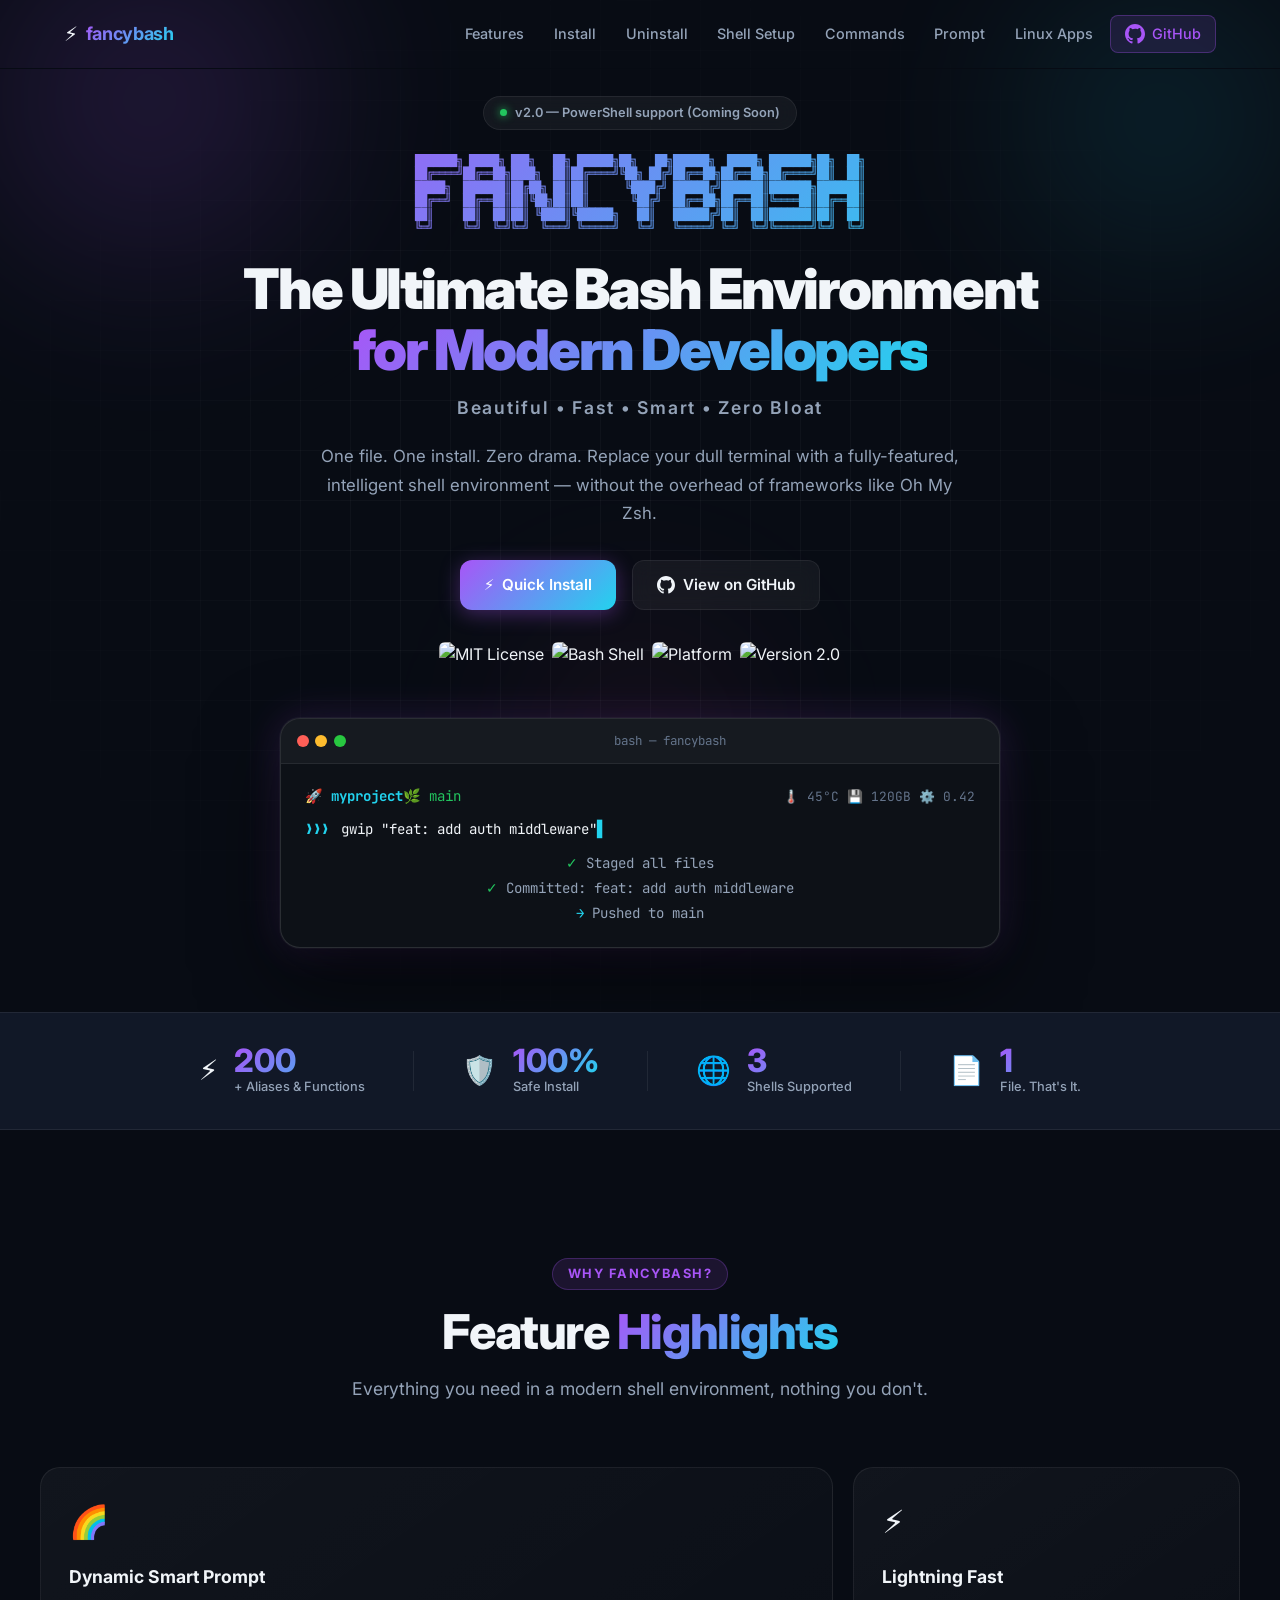
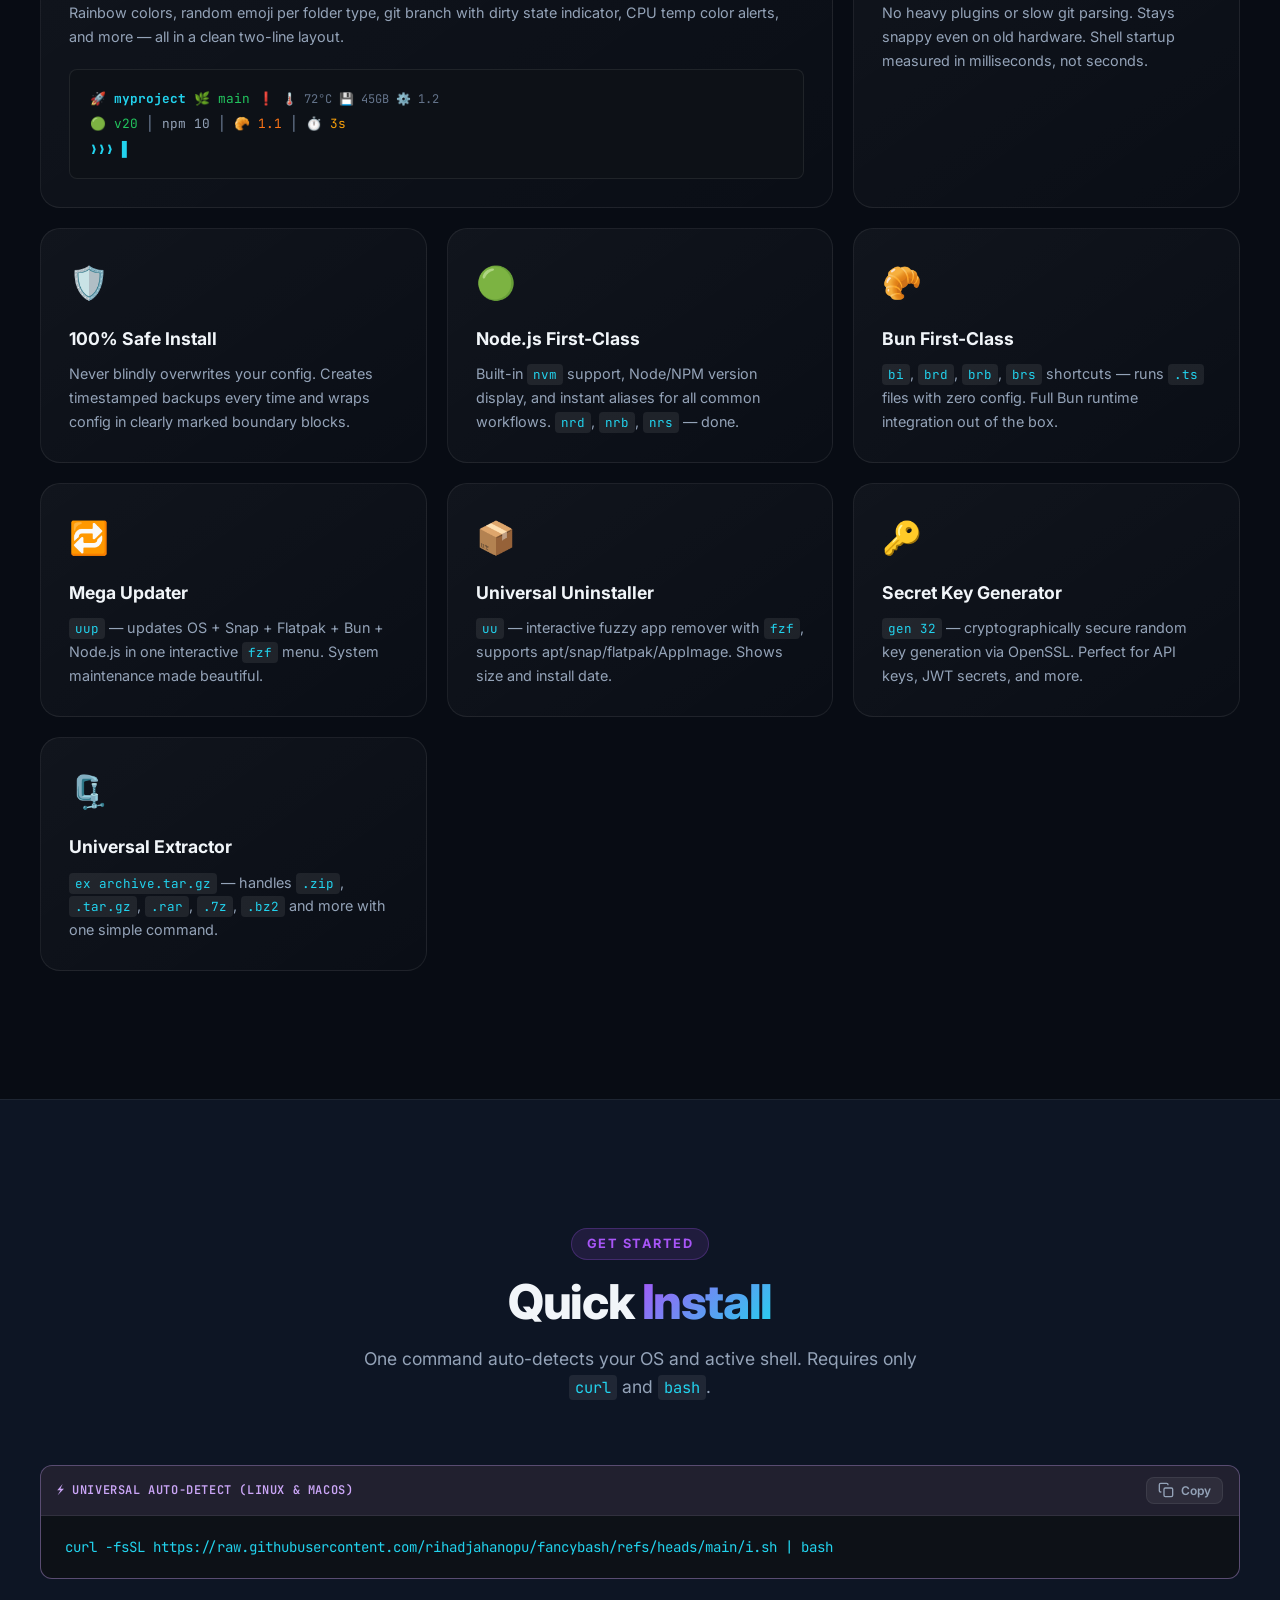
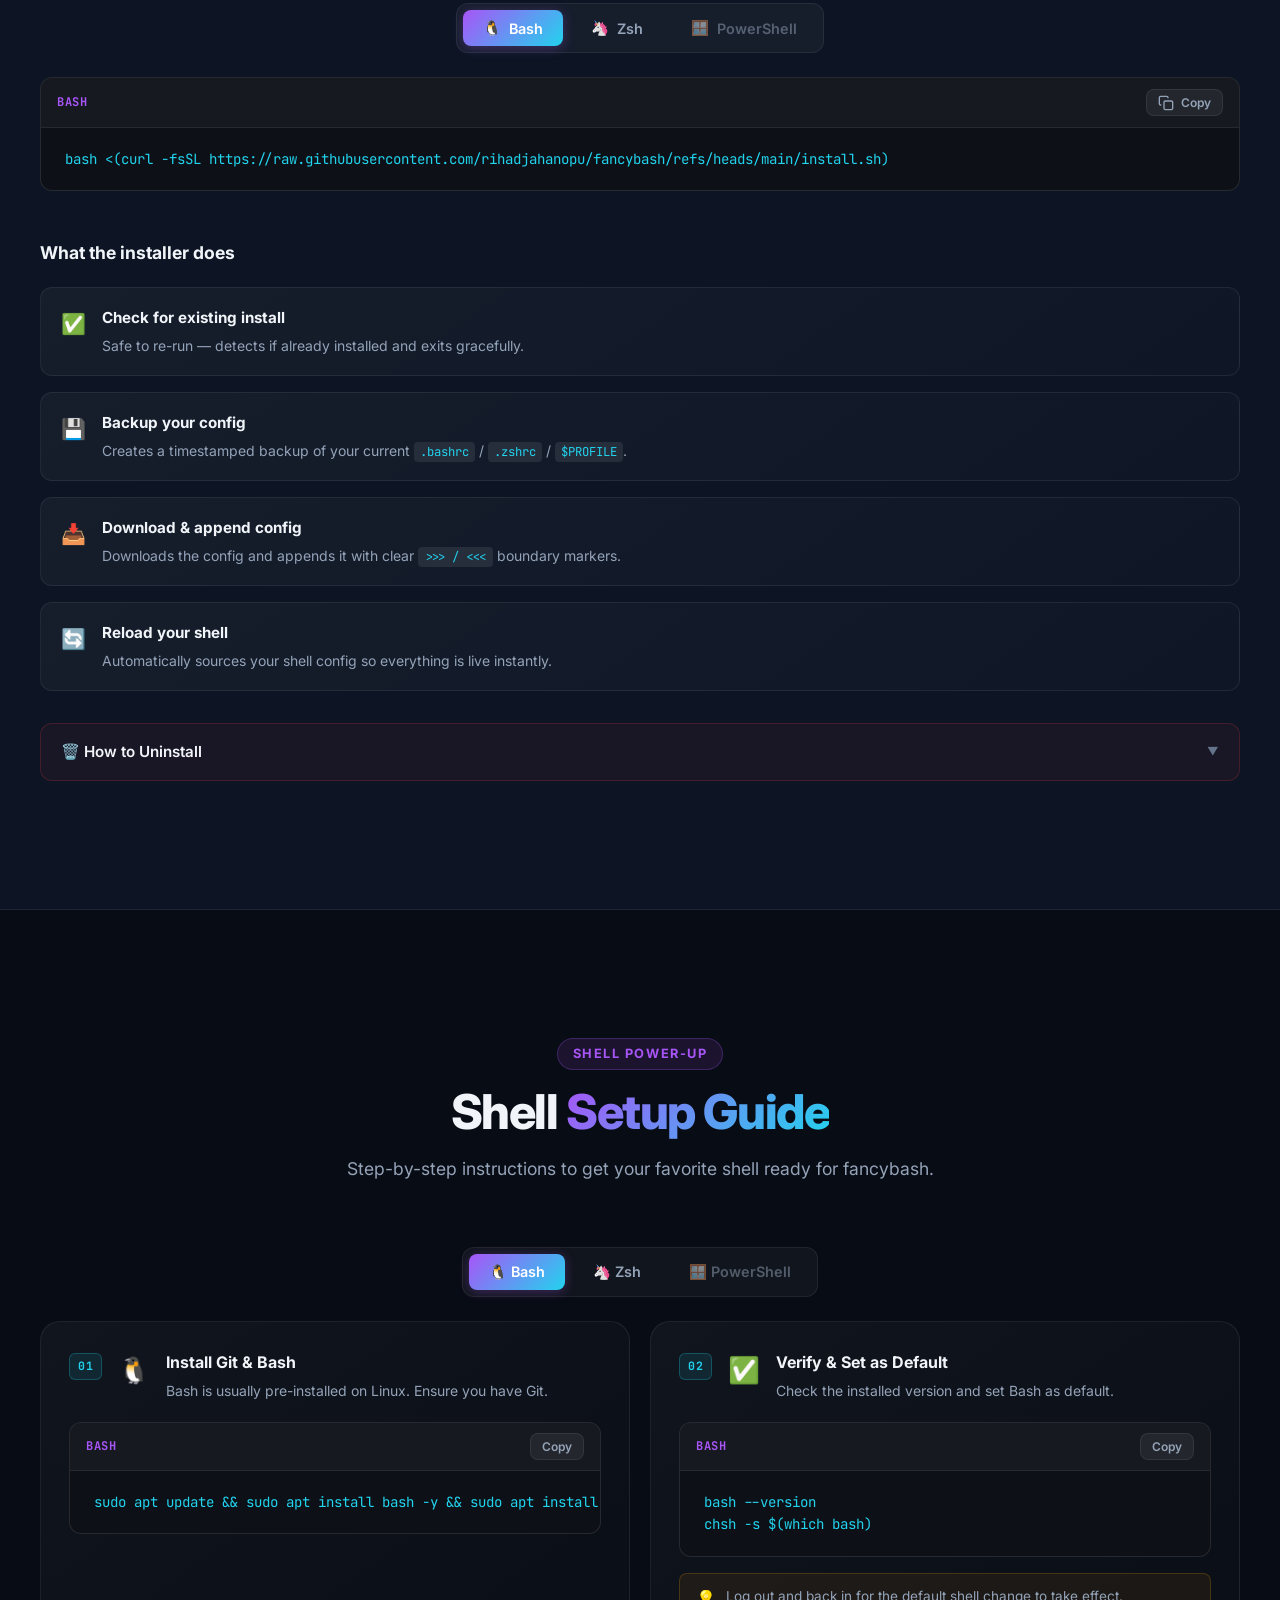
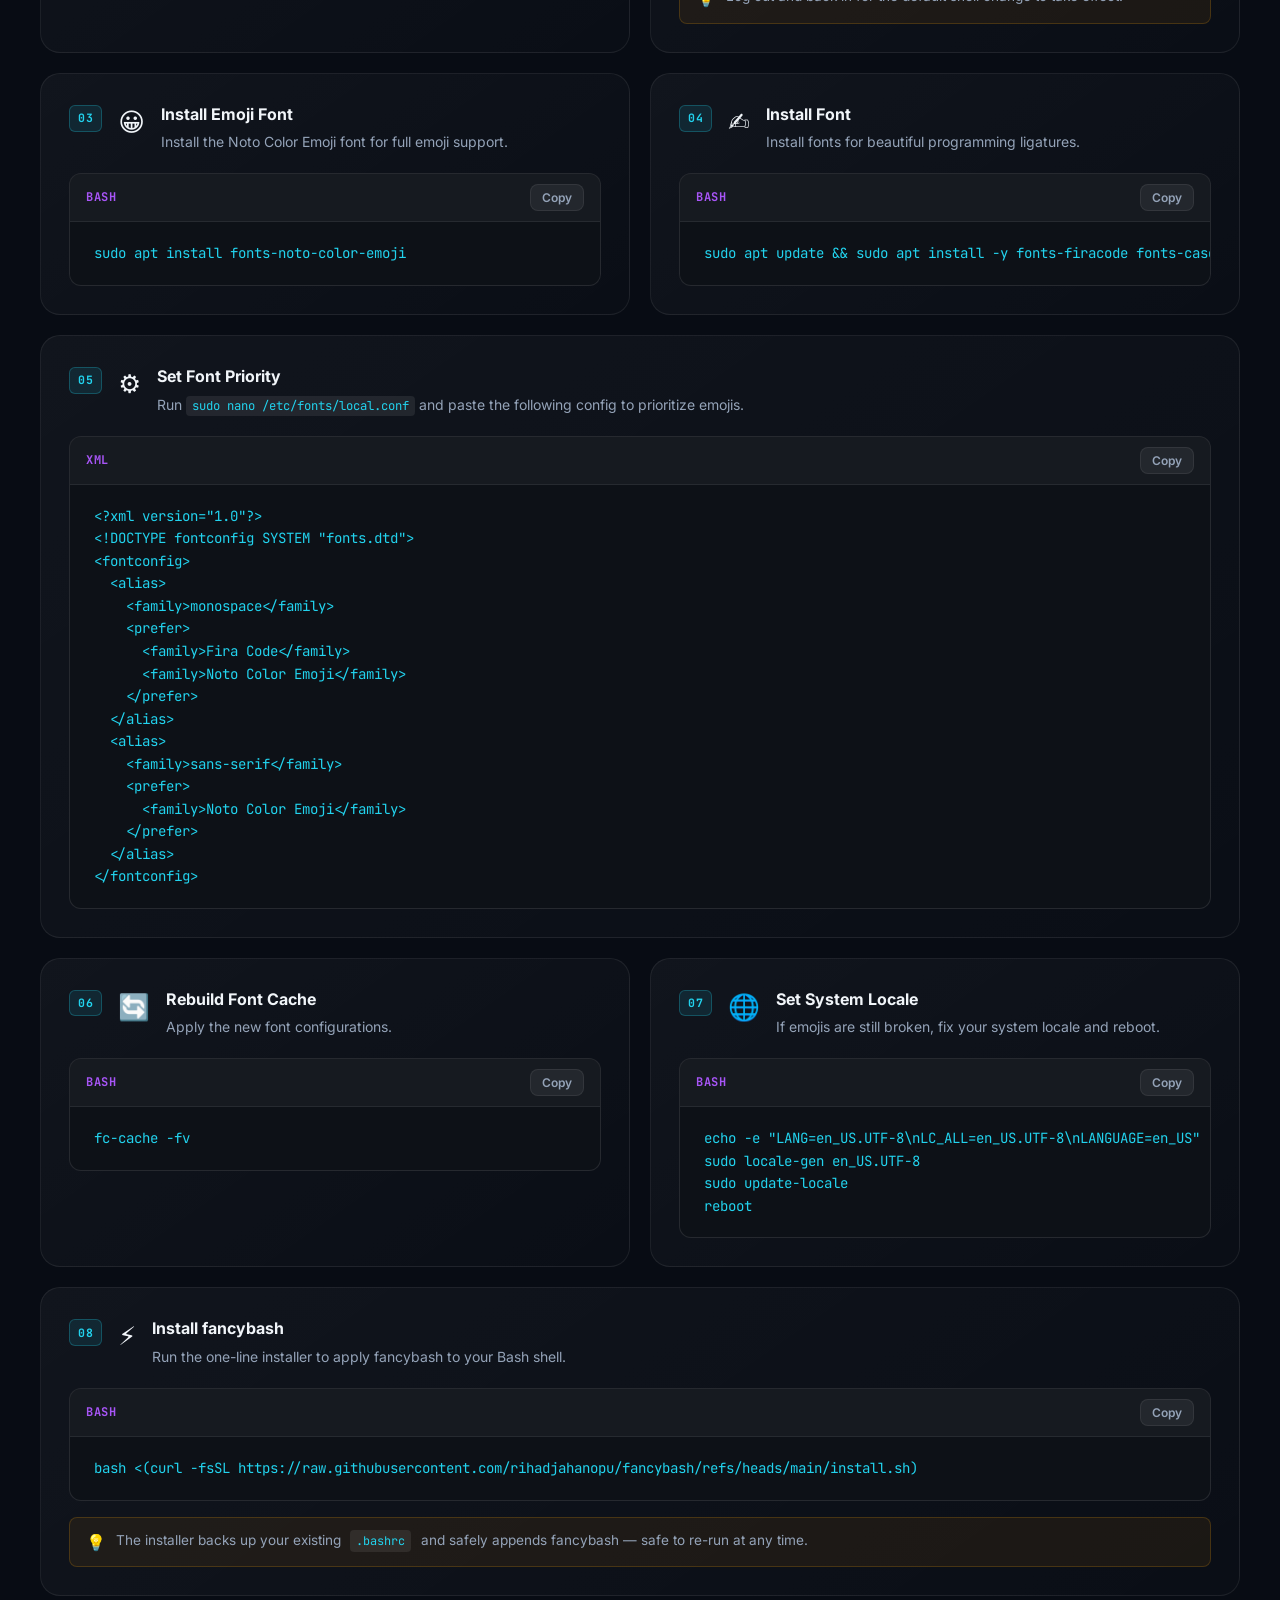
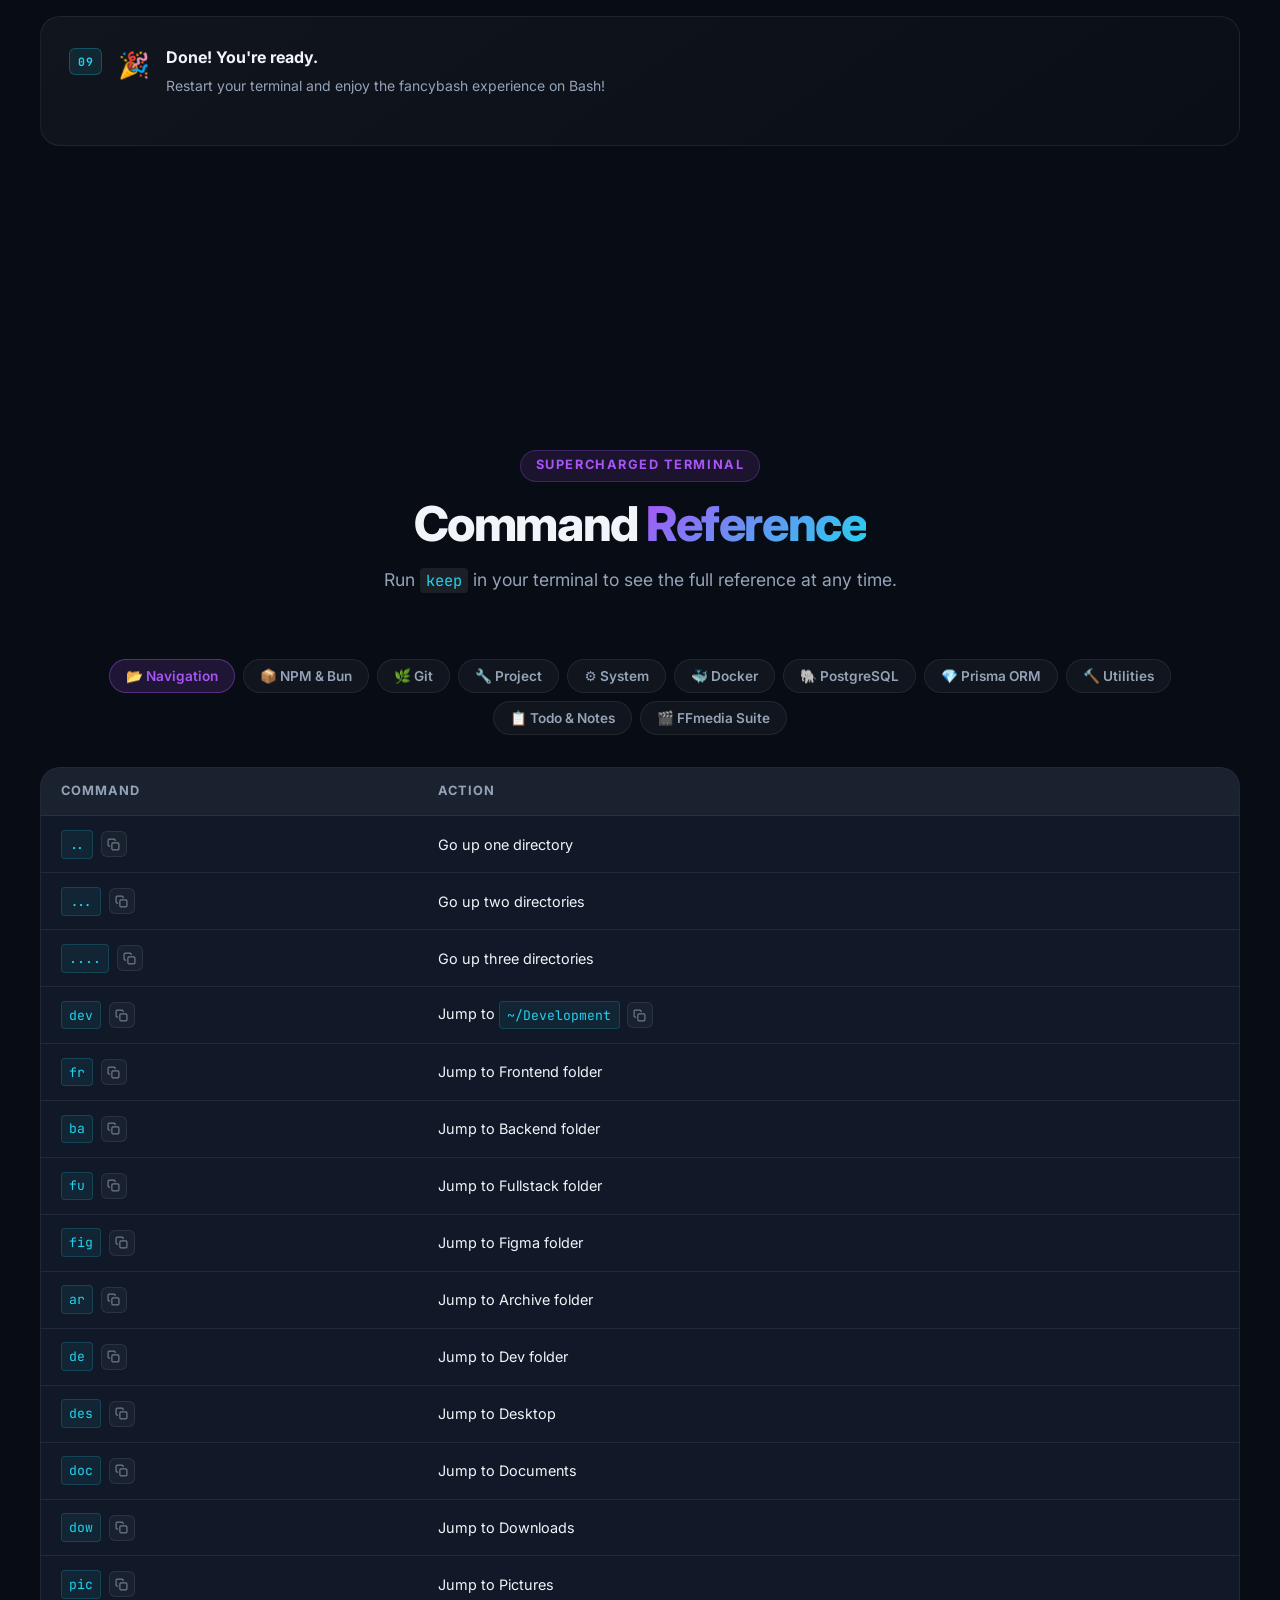
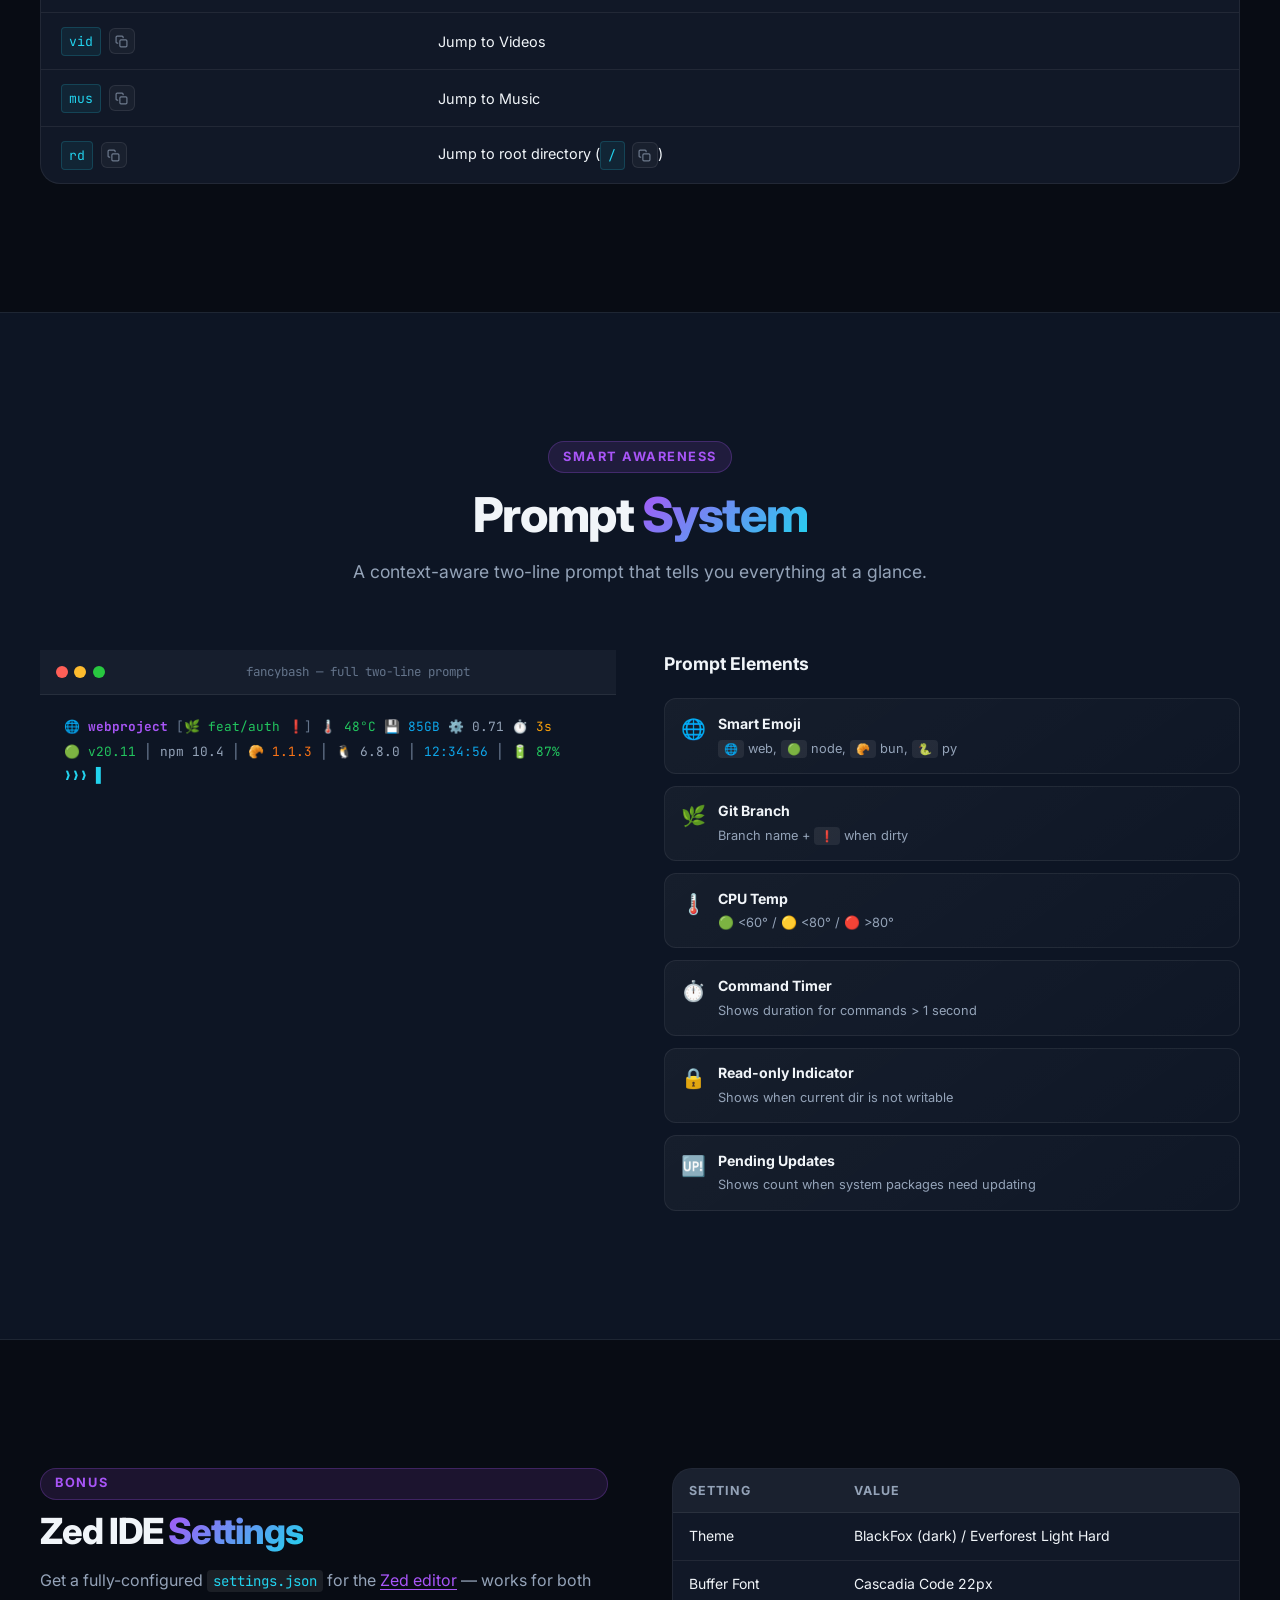
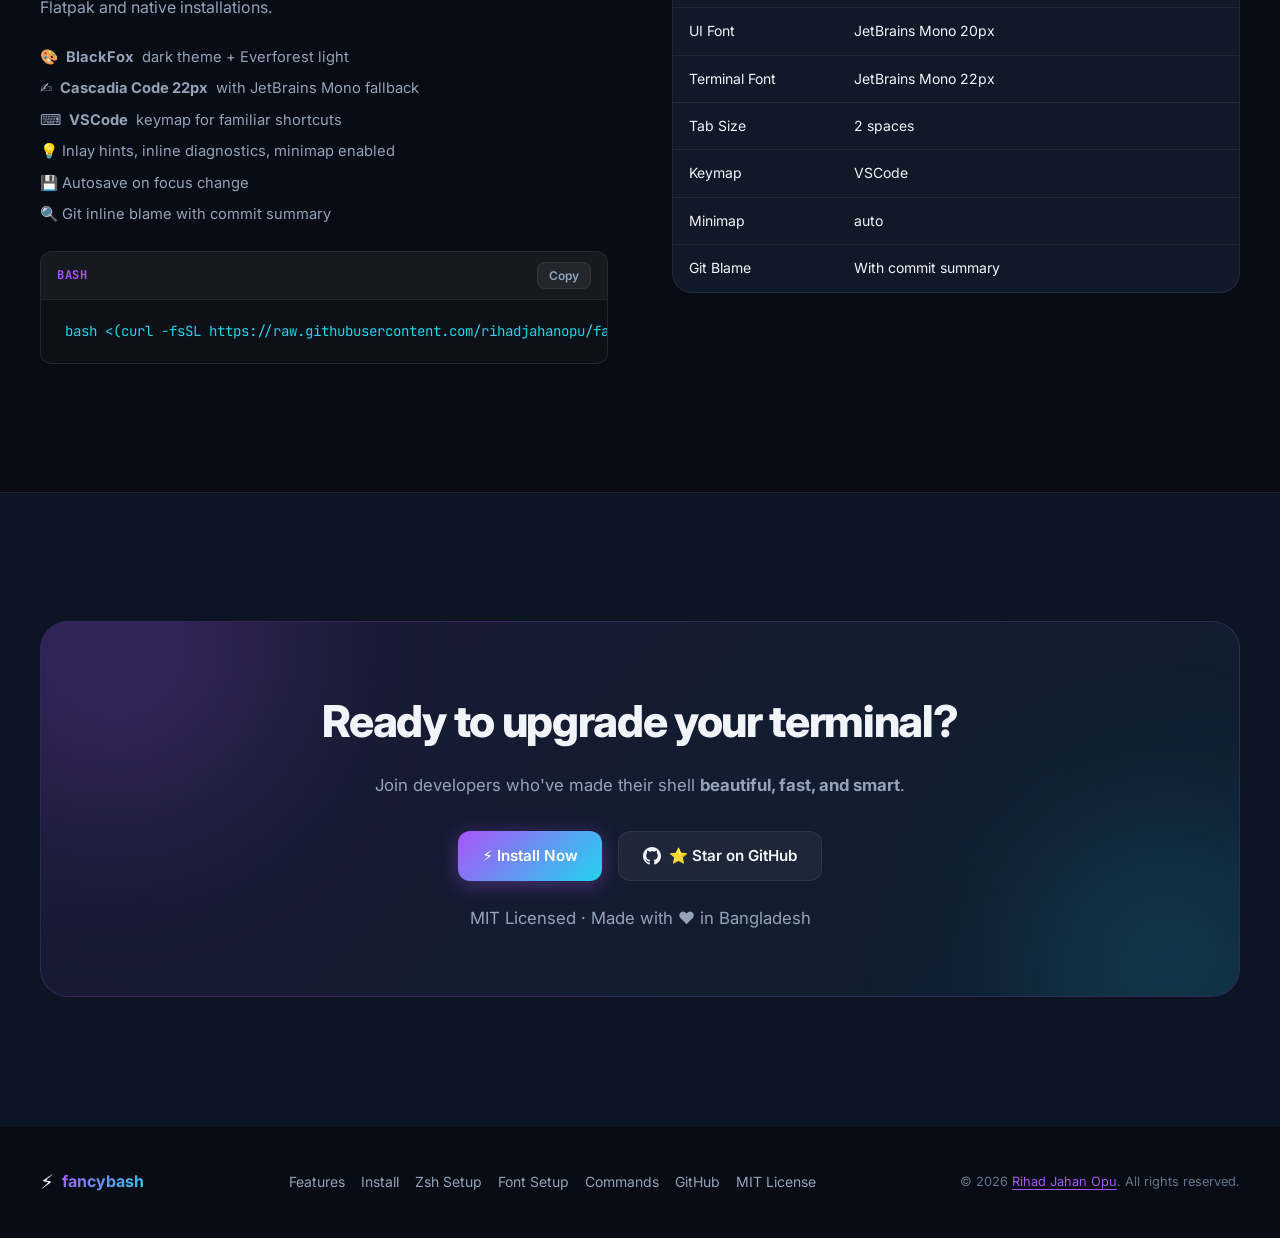
==== commit 22743df5: "feat: add Windows installer, improve PowerShell config with cross-platform support and enhanced prom" ====
--- a/web/index.html
+++ b/web/index.html
@@ -607,7 +607,7 @@
                   <button
                     class="copy-btn"
                     aria-label="Copy PowerShell install command"
-                    data-copy="Set-ExecutionPolicy Bypass -Scope Process -Force; iex (irm https://raw.githubusercontent.com/rihadjahanopu/fancybash/refs/heads/main/install.ps1)"
+                    data-copy="powershell -c &quot;irm https://raw.githubusercontent.com/rihadjahanopu/fancybash/refs/heads/main/install.ps1 | iex&quot;"
                   >
                     <svg
                       width="16"
@@ -624,9 +624,13 @@
                     Copy
                   </button>
                 </div>
-                <pre><code>Set-ExecutionPolicy Bypass -Scope Process -Force; iex (irm https://raw.githubusercontent.com/rihadjahanopu/fancybash/refs/heads/main/install.ps1)</code></pre>
+                <pre><code>powershell -c "irm https://raw.githubusercontent.com/rihadjahanopu/fancybash/refs/heads/main/install.ps1 | iex"</code></pre>
               </div>
+              <p style="margin-top: 0.5rem; font-size: 0.82rem; color: var(--text-muted, #888);">
+                💡 No file download needed — paste &amp; run in any PowerShell window. Works on PS&nbsp;5.1+ and PS&nbsp;7+.
+              </p>
             </div>
+
           </div>
 
           <div class="install-steps">
@@ -2048,6 +2052,14 @@
                 </thead>
                 <tbody>
                   <tr>
+                    <td><code>dman</code></td>
+                    <td>🐳 Docker Desktop &amp; DevOps Terminal Edition (interactive TUI dashboard)</td>
+                  </tr>
+                  <tr>
+                    <td><code>dstats</code></td>
+                    <td>Live realtime Docker resource usage dashboard</td>
+                  </tr>
+                  <tr>
                     <td><code>dps</code></td>
                     <td>List running containers (clean table format)</td>
                   </tr>
@@ -2135,8 +2147,36 @@
                     <td>Search containers and images by name</td>
                   </tr>
                   <tr>
+                    <td><code>droot &lt;name&gt;</code></td>
+                    <td>Enter container as root user</td>
+                  </tr>
+                  <tr>
+                    <td><code>dip &lt;name&gt;</code></td>
+                    <td>Show container local IP address</td>
+                  </tr>
+                  <tr>
+                    <td><code>dwatch &lt;name&gt;</code></td>
+                    <td>Watch live file changes inside container</td>
+                  </tr>
+                  <tr>
+                    <td><code>dnetstat &lt;name&gt;</code></td>
+                    <td>Inspect active network connections inside container</td>
+                  </tr>
+                  <tr>
+                    <td><code>dtop-proc &lt;name&gt;</code></td>
+                    <td>Show process tree inside container</td>
+                  </tr>
+                  <tr>
+                    <td><code>dbackup &lt;vol&gt; &lt;file&gt;</code></td>
+                    <td>Backup Docker volume to .tar archive</td>
+                  </tr>
+                  <tr>
+                    <td><code>dkill-force</code></td>
+                    <td>Force kill all running containers with confirmation</td>
+                  </tr>
+                  <tr>
                     <td><code>dclean</code></td>
-                    <td>Deep clean system (prune all unused resources)</td>
+                    <td>Deep clean system (prune all unused resources with gum UI)</td>
                   </tr>
                   <tr>
                     <td><code>dstart</code></td>
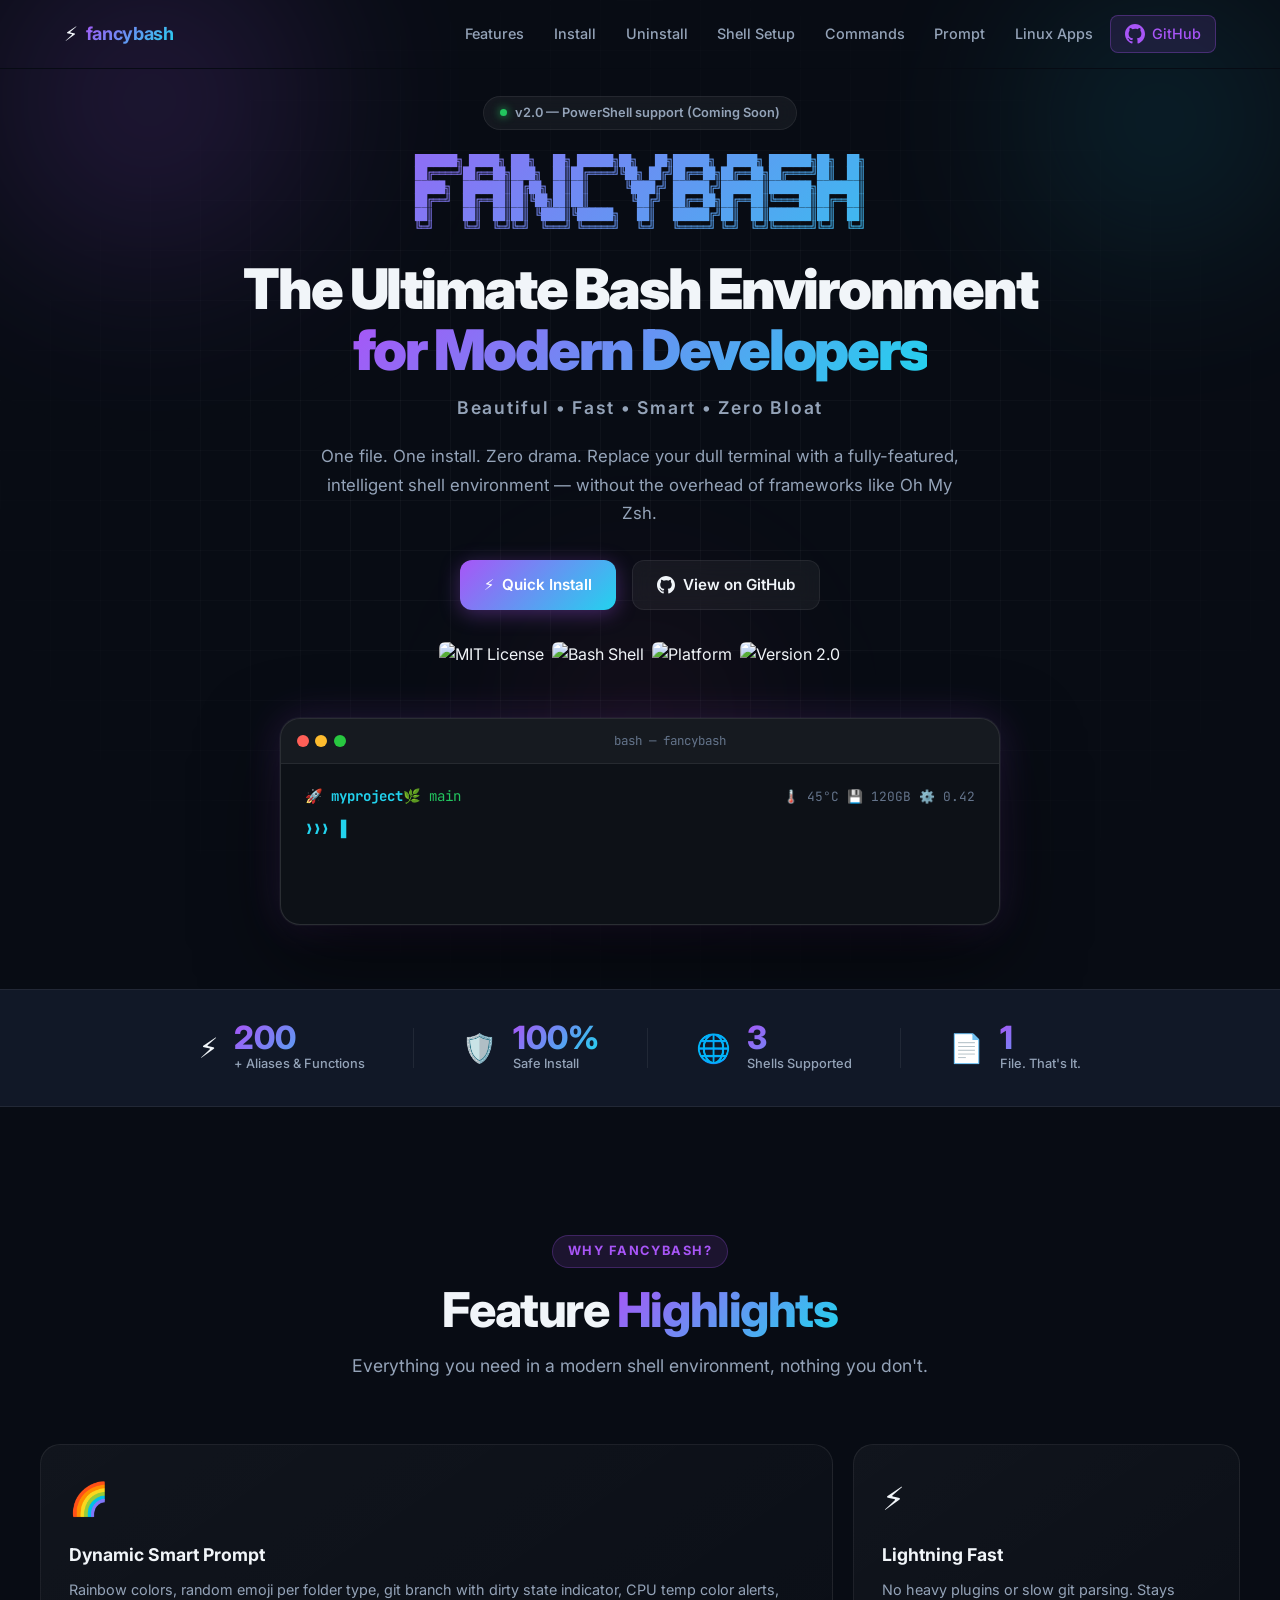
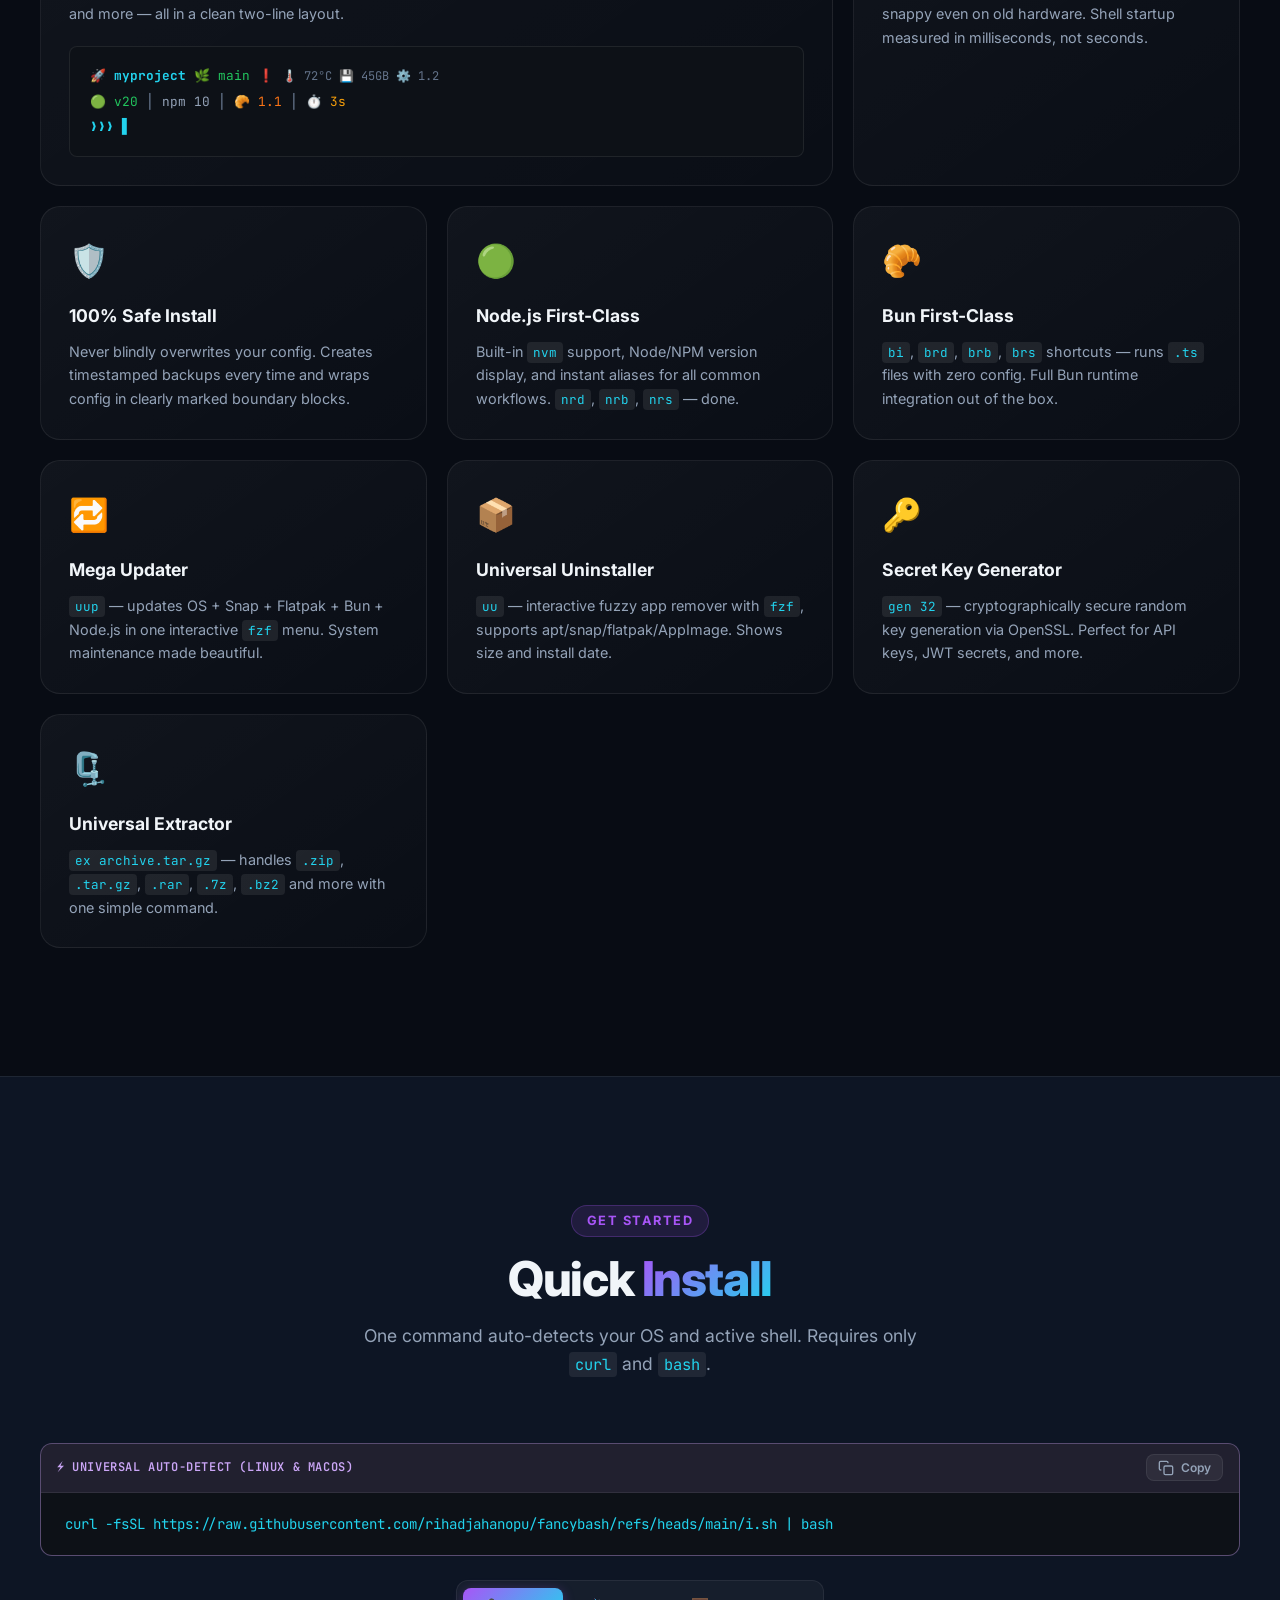
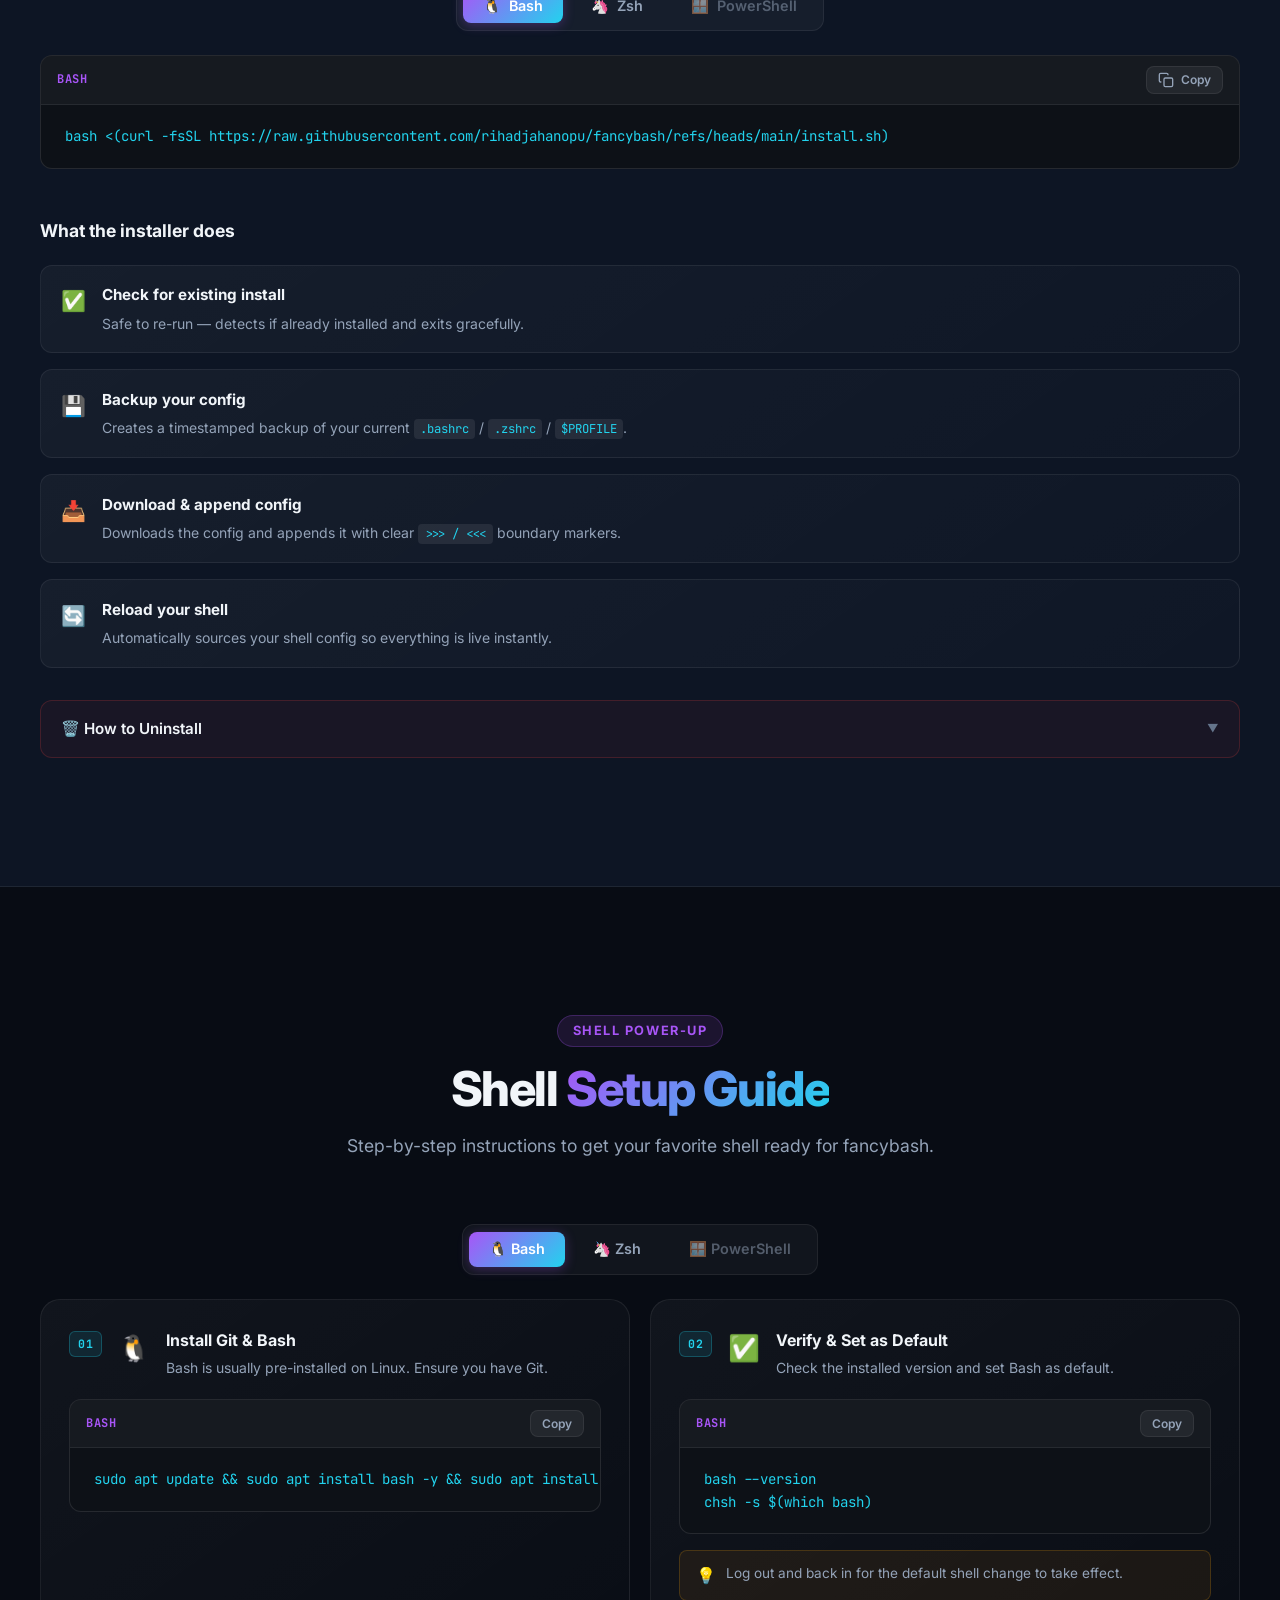
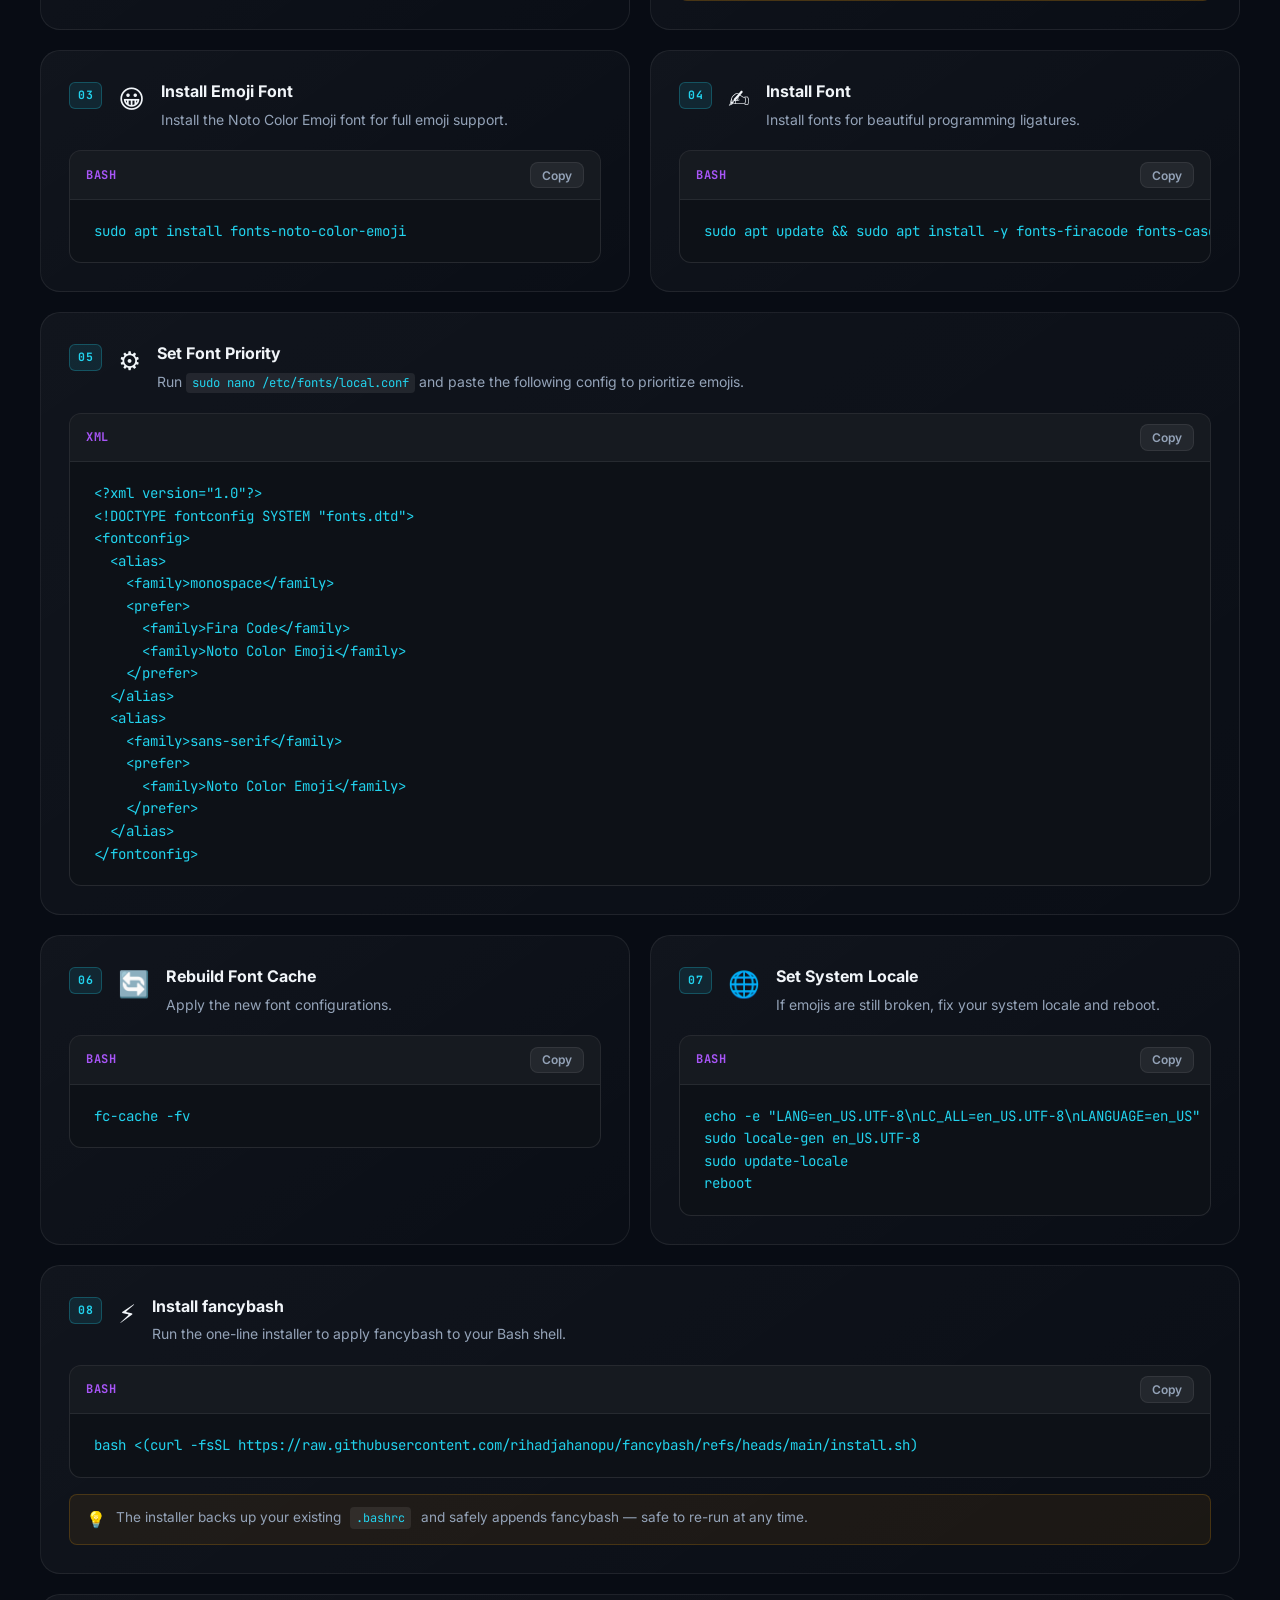
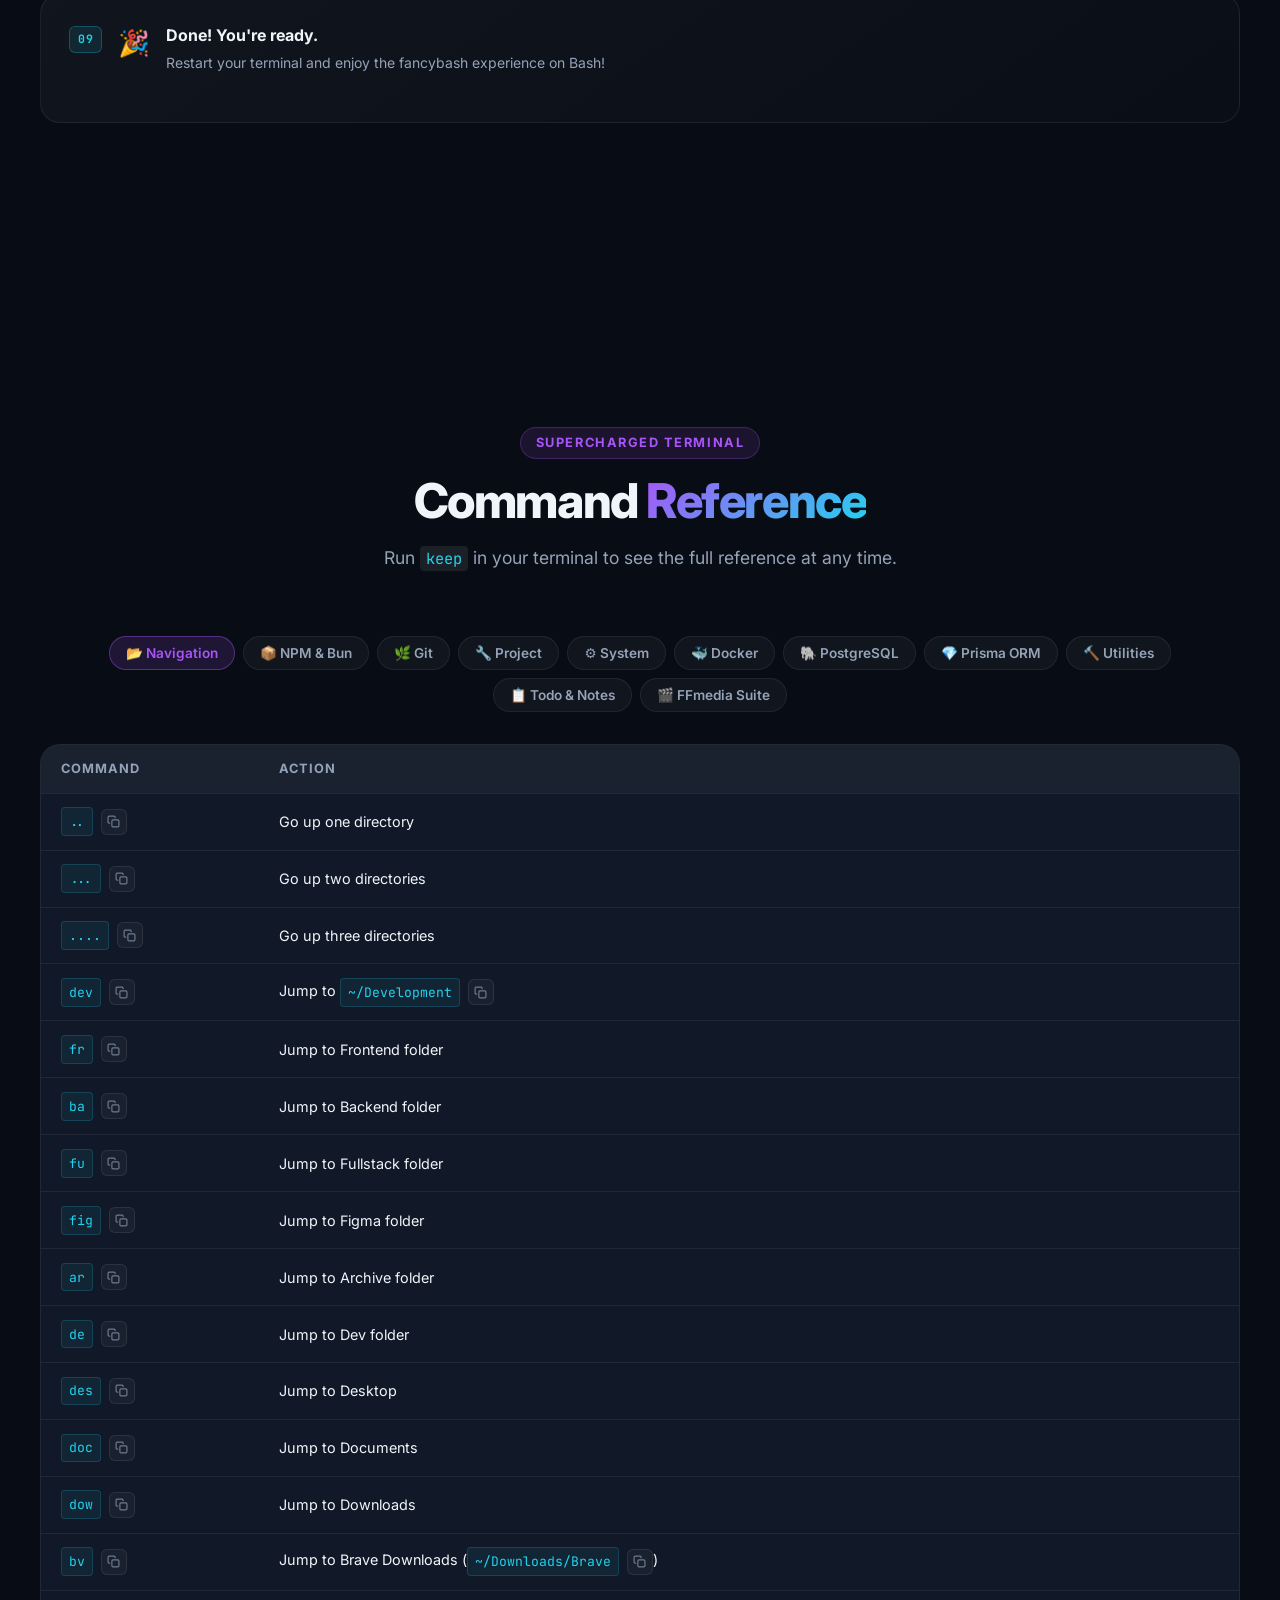
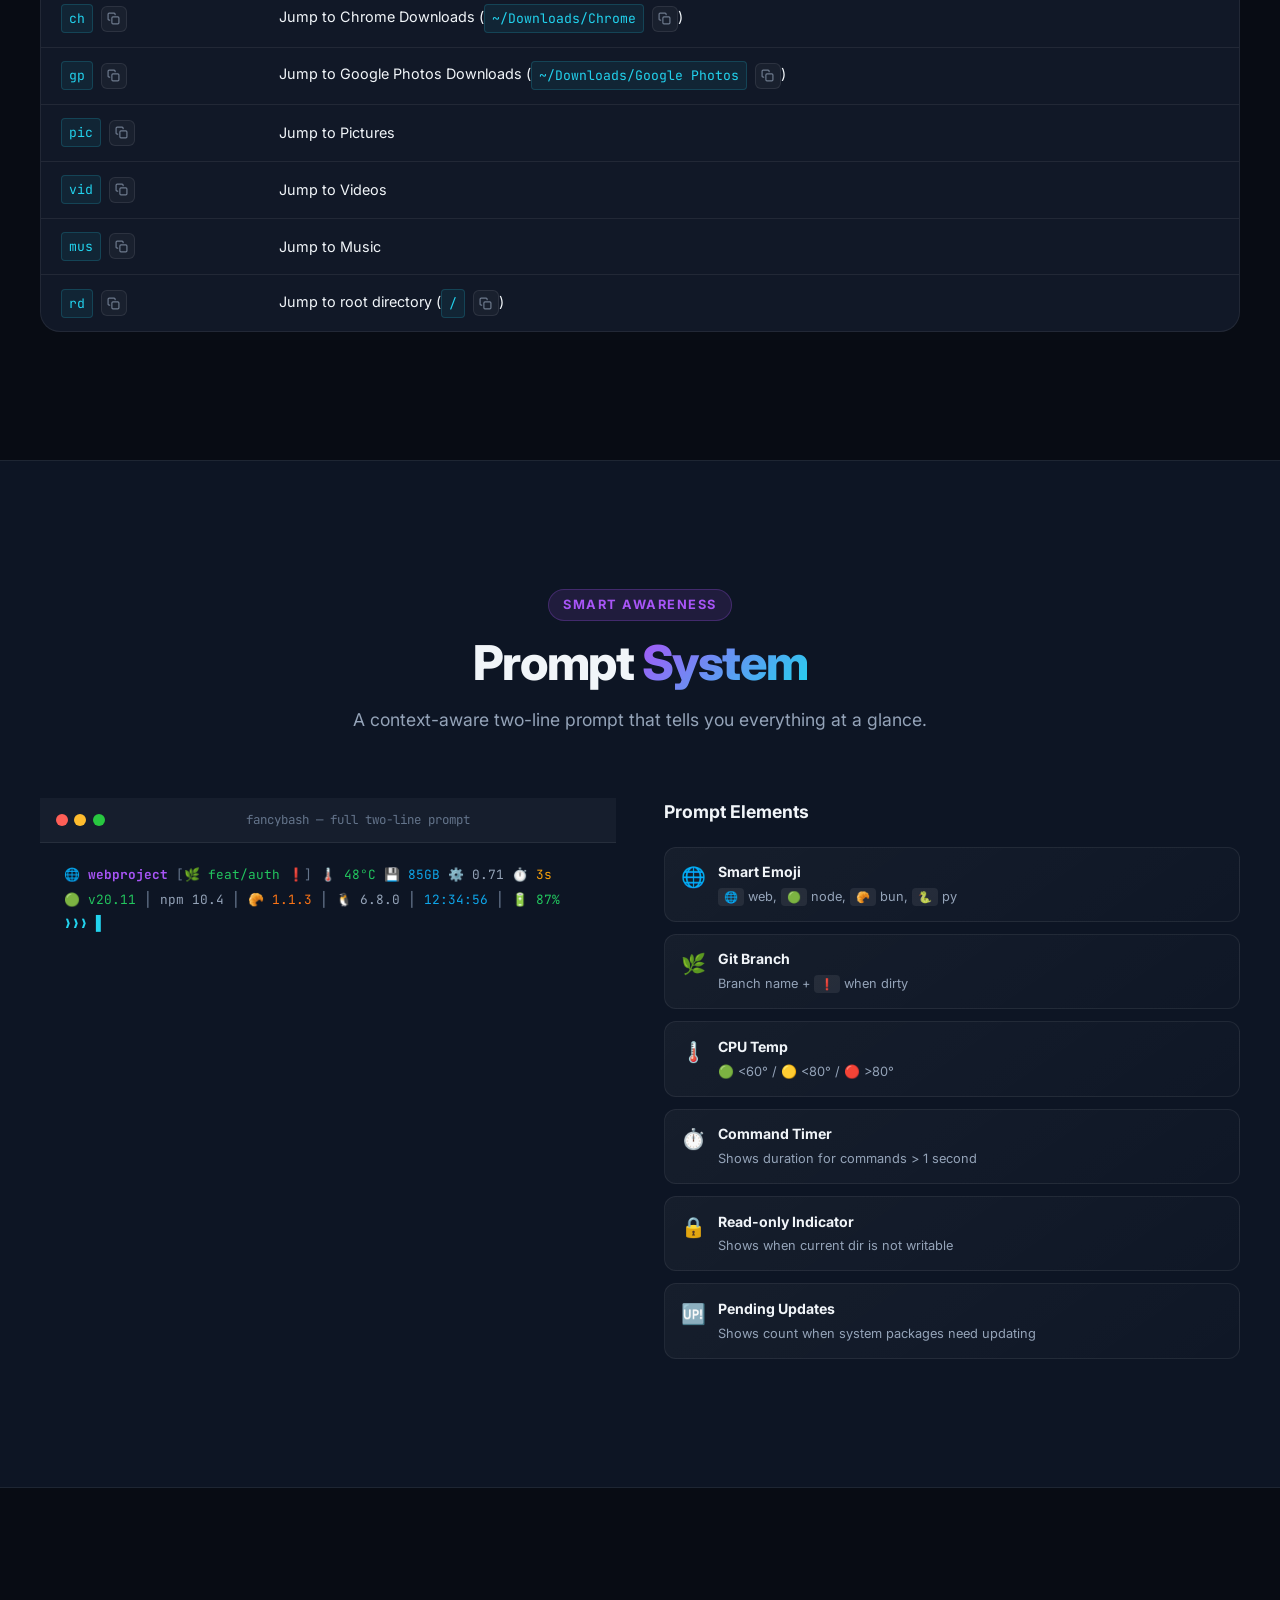
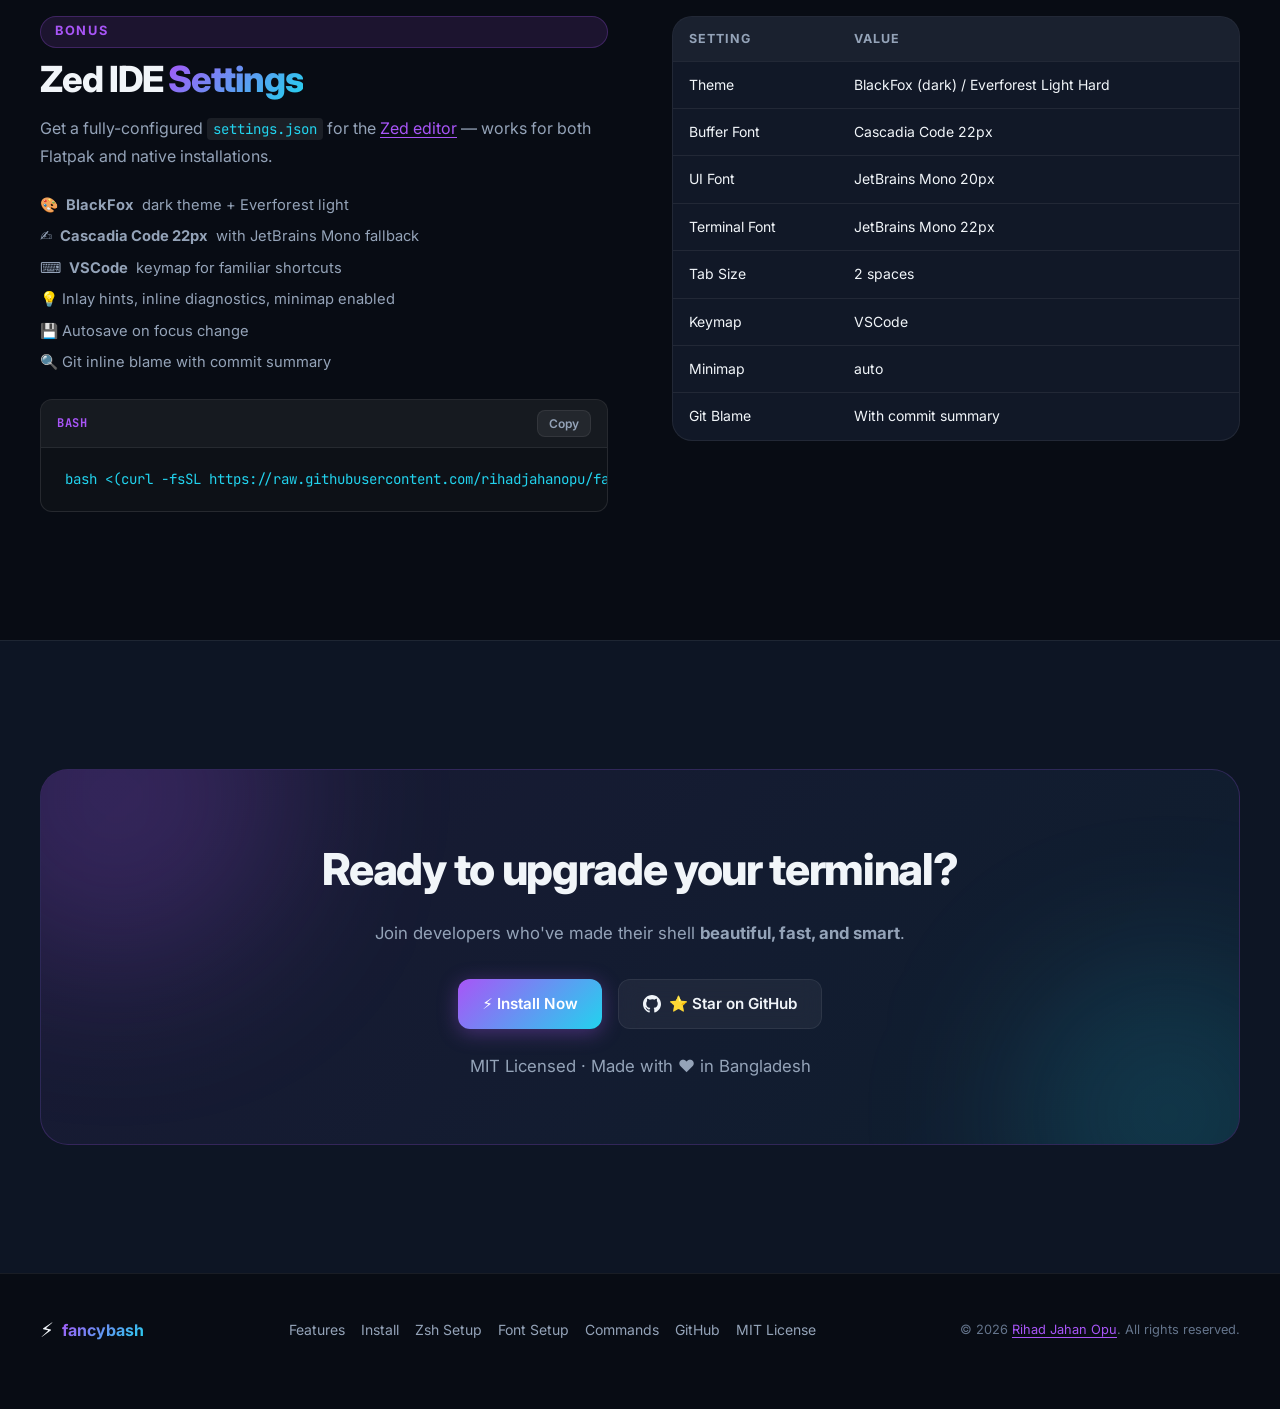
==== commit c38f2f0f: "refactor: update fish shell configuration to use native syntax and add documentation for new CLI sho" ====
--- a/web/index.html
+++ b/web/index.html
@@ -601,33 +601,54 @@
               </div>
             </div>
             <div class="tab-panel" role="tabpanel" id="tab-ps" aria-labelledby="tab-btn-ps" hidden>
+
+              <!-- Universal smart installer (i.ps1) — featured -->
+              <p style="margin: 0 0 0.5rem; padding: 0.55rem 0.9rem; background: rgba(137,180,250,0.08); border-left: 3px solid var(--accent, #89b4fa); border-radius: 6px; font-size: 0.83rem; color: var(--text-muted)">
+                🤖 <strong>Universal smart installer</strong> — auto-detects whether you're in PowerShell or CMD and handles both correctly.
+              </p>
               <div class="code-block" id="code-ps">
                 <div class="code-header">
                   <span class="code-lang">powershell</span>
                   <button
                     class="copy-btn"
-                    aria-label="Copy PowerShell install command"
-                    data-copy="powershell -c &quot;irm https://raw.githubusercontent.com/rihadjahanopu/fancybash/refs/heads/main/install.ps1 | iex&quot;"
+                    aria-label="Copy universal PowerShell install command"
+                    data-copy="irm https://raw.githubusercontent.com/rihadjahanopu/fancybash/refs/heads/main/i.ps1 | iex"
                   >
-                    <svg
-                      width="16"
-                      height="16"
-                      viewBox="0 0 24 24"
-                      fill="none"
-                      stroke="currentColor"
-                      stroke-width="2"
-                      aria-hidden="true"
-                    >
+                    <svg width="16" height="16" viewBox="0 0 24 24" fill="none" stroke="currentColor" stroke-width="2" aria-hidden="true">
                       <rect x="9" y="9" width="13" height="13" rx="2" ry="2"></rect>
                       <path d="M5 15H4a2 2 0 0 1-2-2V4a2 2 0 0 1 2-2h9a2 2 0 0 1 2 2v1"></path>
                     </svg>
                     Copy
                   </button>
                 </div>
-                <pre><code>powershell -c "irm https://raw.githubusercontent.com/rihadjahanopu/fancybash/refs/heads/main/install.ps1 | iex"</code></pre>
+                <pre><code>irm https://raw.githubusercontent.com/rihadjahanopu/fancybash/refs/heads/main/i.ps1 | iex</code></pre>
               </div>
-              <p style="margin-top: 0.5rem; font-size: 0.82rem; color: var(--text-muted, #888);">
-                💡 No file download needed — paste &amp; run in any PowerShell window. Works on PS&nbsp;5.1+ and PS&nbsp;7+.
+
+              <!-- Context-specific fallback commands -->
+              <details style="margin-top: 0.9rem">
+                <summary style="cursor:pointer; font-size:0.83rem; color:var(--text-muted); user-select:none">
+                  ▸ Or use a context-specific command
+                </summary>
+                <div style="margin-top: 0.75rem">
+                  <p style="margin: 0 0 0.35rem; font-size: 0.79rem; font-weight:600; color:var(--text-muted)">
+                    ⌨️ From <strong>CMD</strong> / <strong>Win+R Run dialog</strong>:
+                  </p>
+                  <div class="code-block" style="margin-bottom:0.8rem">
+                    <div class="code-header">
+                      <span class="code-lang">cmd</span>
+                      <button
+                        class="copy-btn"
+                        aria-label="Copy PowerShell install command from CMD"
+                        data-copy="powershell -c &quot;irm https://raw.githubusercontent.com/rihadjahanopu/fancybash/refs/heads/main/i.ps1 | iex&quot;"
+                      >Copy</button>
+                    </div>
+                    <pre><code>powershell -c &quot;irm https://raw.githubusercontent.com/rihadjahanopu/fancybash/refs/heads/main/i.ps1 | iex&quot;</code></pre>
+                  </div>
+                </div>
+              </details>
+
+              <p style="margin-top: 0.6rem; font-size: 0.82rem; color: var(--text-muted, #888);">
+                💡 No file download needed — paste &amp; run. Works on PS&nbsp;5.1+ and PS&nbsp;7+.
               </p>
             </div>
 
@@ -810,18 +831,44 @@
                 aria-labelledby="utab-btn-ps"
                 hidden
               >
-                <div class="code-block">
+                <p style="margin: 0 0 0.75rem; padding: 0.6rem 0.9rem; background: rgba(243,139,168,0.08); border-left: 3px solid #f38ba8; border-radius: 6px; font-size: 0.83rem; color: var(--text-muted)">
+                  ⚠️ <strong>Run only ONE command below</strong> — choose based on where you are:
+                </p>
+
+                <!-- Inside PowerShell terminal -->
+                <p style="margin: 0 0 0.4rem; font-size: 0.8rem; font-weight: 600; color: var(--text-muted)">
+                  🖥️ Inside <strong>PowerShell</strong> terminal:
+                </p>
+                <div class="code-block" style="margin-bottom: 1rem">
                   <div class="code-header">
                     <span class="code-lang">powershell</span>
                     <button
                       class="copy-btn"
-                      aria-label="Copy uninstall PowerShell"
-                      data-copy="$p = $PROFILE; (Get-Content $p -Raw) -replace '(?s)# >>> fancy-powershell >>>.*?# <<< fancy-powershell <<<\s*', '' | Set-Content $p"
+                      aria-label="Copy uninstall PowerShell direct"
+                      data-copy="irm https://raw.githubusercontent.com/rihadjahanopu/fancybash/refs/heads/main/uninstall.ps1 | iex"
                     >
                       Copy
                     </button>
                   </div>
-                  <pre><code>$p = $PROFILE; (Get-Content $p -Raw) -replace '(?s)# &gt;&gt;&gt; fancy-powershell &gt;&gt;&gt;.*?# &lt;&lt;&lt; fancy-powershell &lt;&lt;&lt;\s*', '' | Set-Content $p</code></pre>
+                  <pre><code>irm https://raw.githubusercontent.com/rihadjahanopu/fancybash/refs/heads/main/uninstall.ps1 | iex</code></pre>
+                </div>
+
+                <!-- From CMD / Run dialog -->
+                <p style="margin: 0 0 0.4rem; font-size: 0.8rem; font-weight: 600; color: var(--text-muted)">
+                  ⌨️ From <strong>CMD</strong> or <strong>Win+R Run dialog</strong>:
+                </p>
+                <div class="code-block">
+                  <div class="code-header">
+                    <span class="code-lang">cmd</span>
+                    <button
+                      class="copy-btn"
+                      aria-label="Copy uninstall PowerShell from CMD"
+                      data-copy="powershell -c &quot;irm https://raw.githubusercontent.com/rihadjahanopu/fancybash/refs/heads/main/uninstall.ps1 | iex&quot;"
+                    >
+                      Copy
+                    </button>
+                  </div>
+                  <pre><code>powershell -c &quot;irm https://raw.githubusercontent.com/rihadjahanopu/fancybash/refs/heads/main/uninstall.ps1 | iex&quot;</code></pre>
                 </div>
               </div>
 
@@ -1759,6 +1806,18 @@
                     <td>Jump to Downloads</td>
                   </tr>
                   <tr>
+                    <td><code>bv</code></td>
+                    <td>Jump to Brave Downloads (<code>~/Downloads/Brave</code>)</td>
+                  </tr>
+                  <tr>
+                    <td><code>ch</code></td>
+                    <td>Jump to Chrome Downloads (<code>~/Downloads/Chrome</code>)</td>
+                  </tr>
+                  <tr>
+                    <td><code>gp</code></td>
+                    <td>Jump to Google Photos Downloads (<code>~/Downloads/Google Photos</code>)</td>
+                  </tr>
+                  <tr>
                     <td><code>pic</code></td>
                     <td>Jump to Pictures</td>
                   </tr>
@@ -1824,8 +1883,20 @@
                     <td><code>bun install</code></td>
                   </tr>
                   <tr>
+                    <td><code>br</code></td>
+                    <td><code>bun run</code></td>
+                  </tr>
+                  <tr>
                     <td><code>brd</code></td>
                     <td><code>bun run dev</code></td>
+                  </tr>
+                  <tr>
+                    <td><code>bhot</code></td>
+                    <td><code>bun --hot</code></td>
+                  </tr>
+                  <tr>
+                    <td><code>w</code></td>
+                    <td><code>bun --watch</code></td>
                   </tr>
                   <tr>
                     <td><code>brb</code></td>
